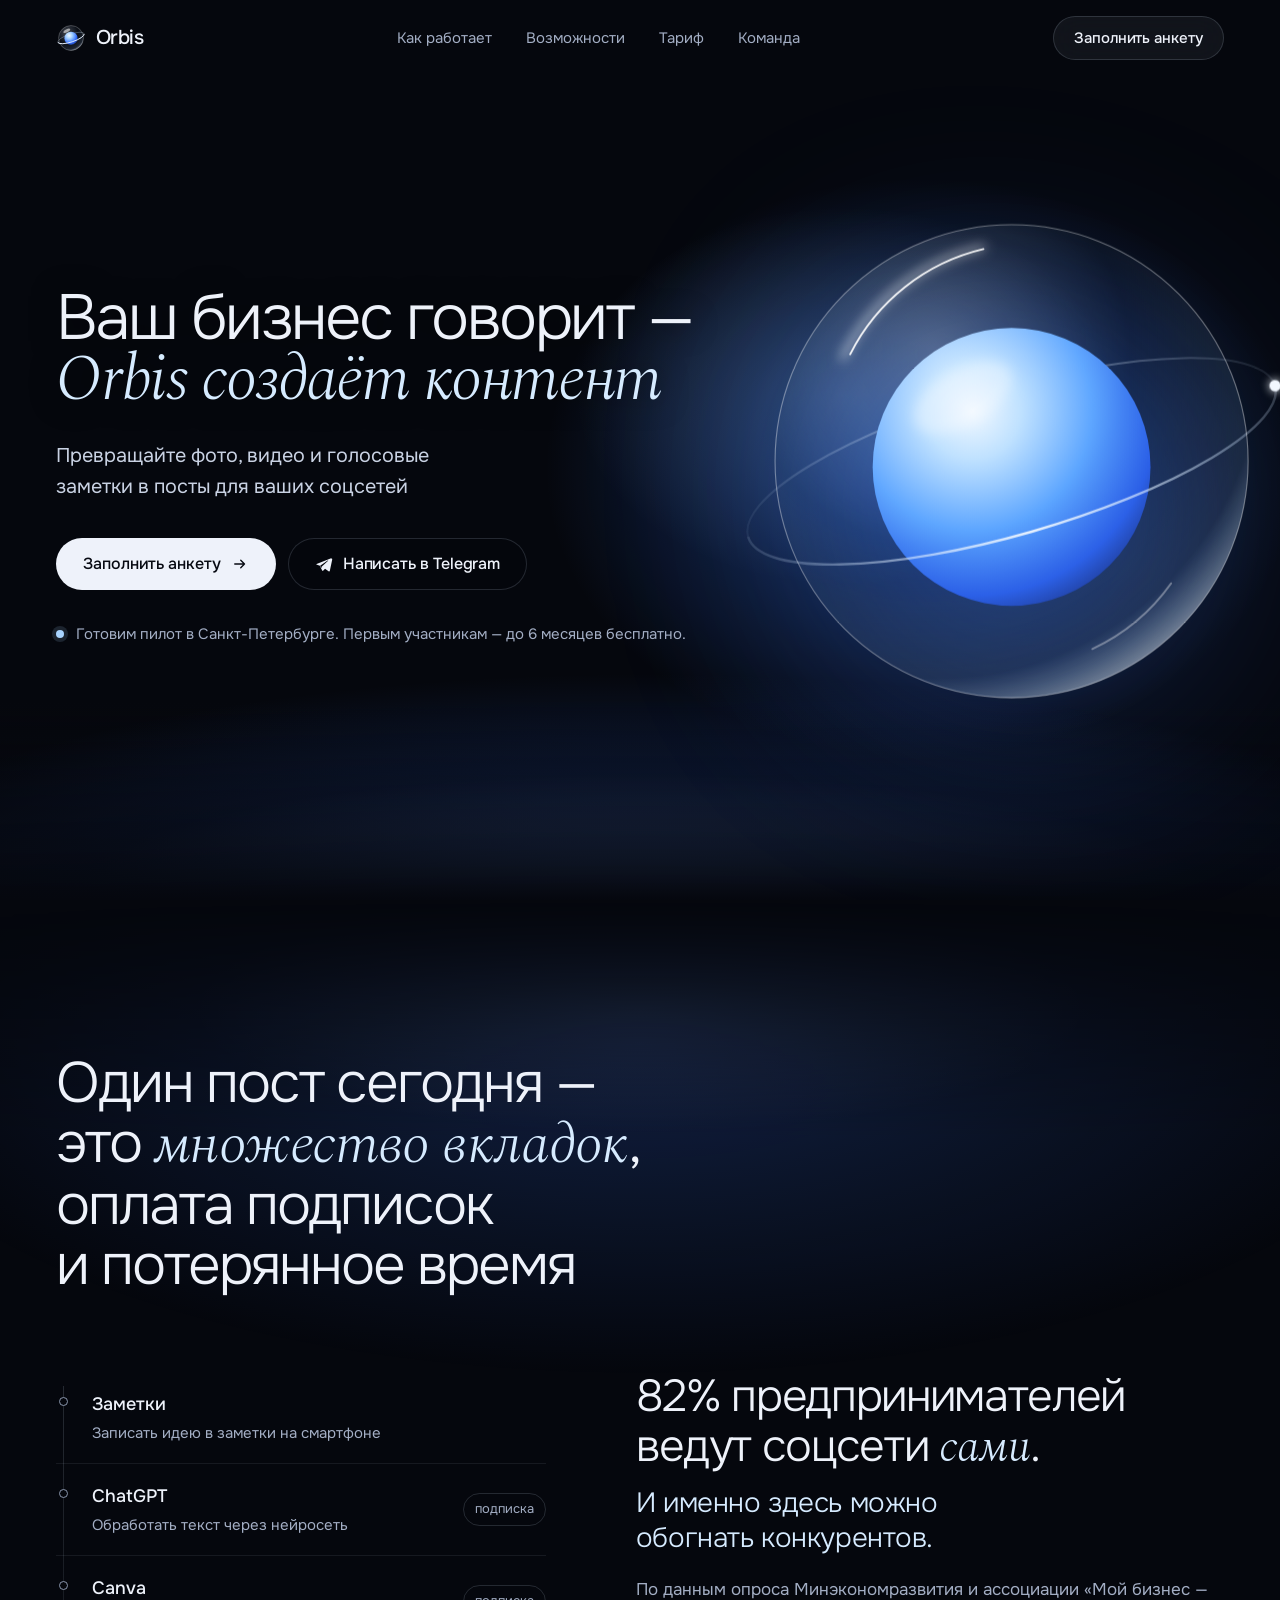
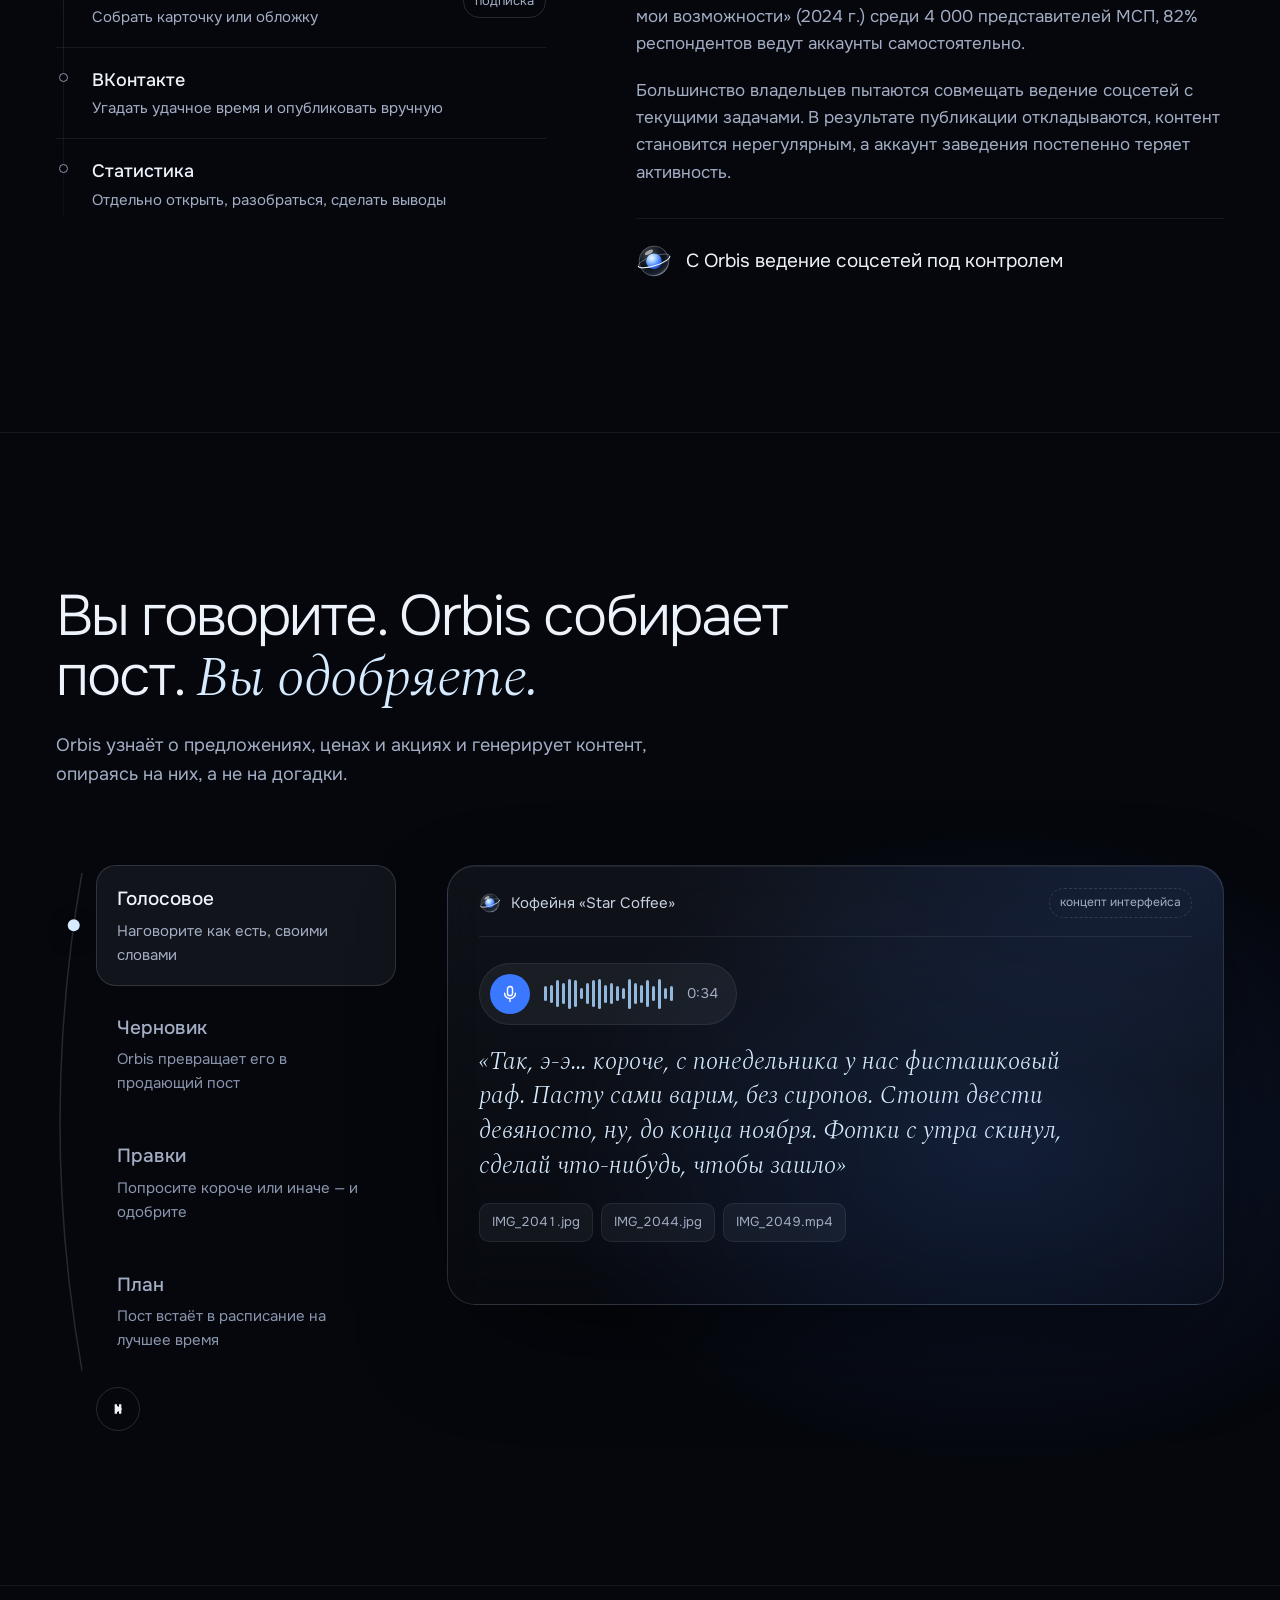
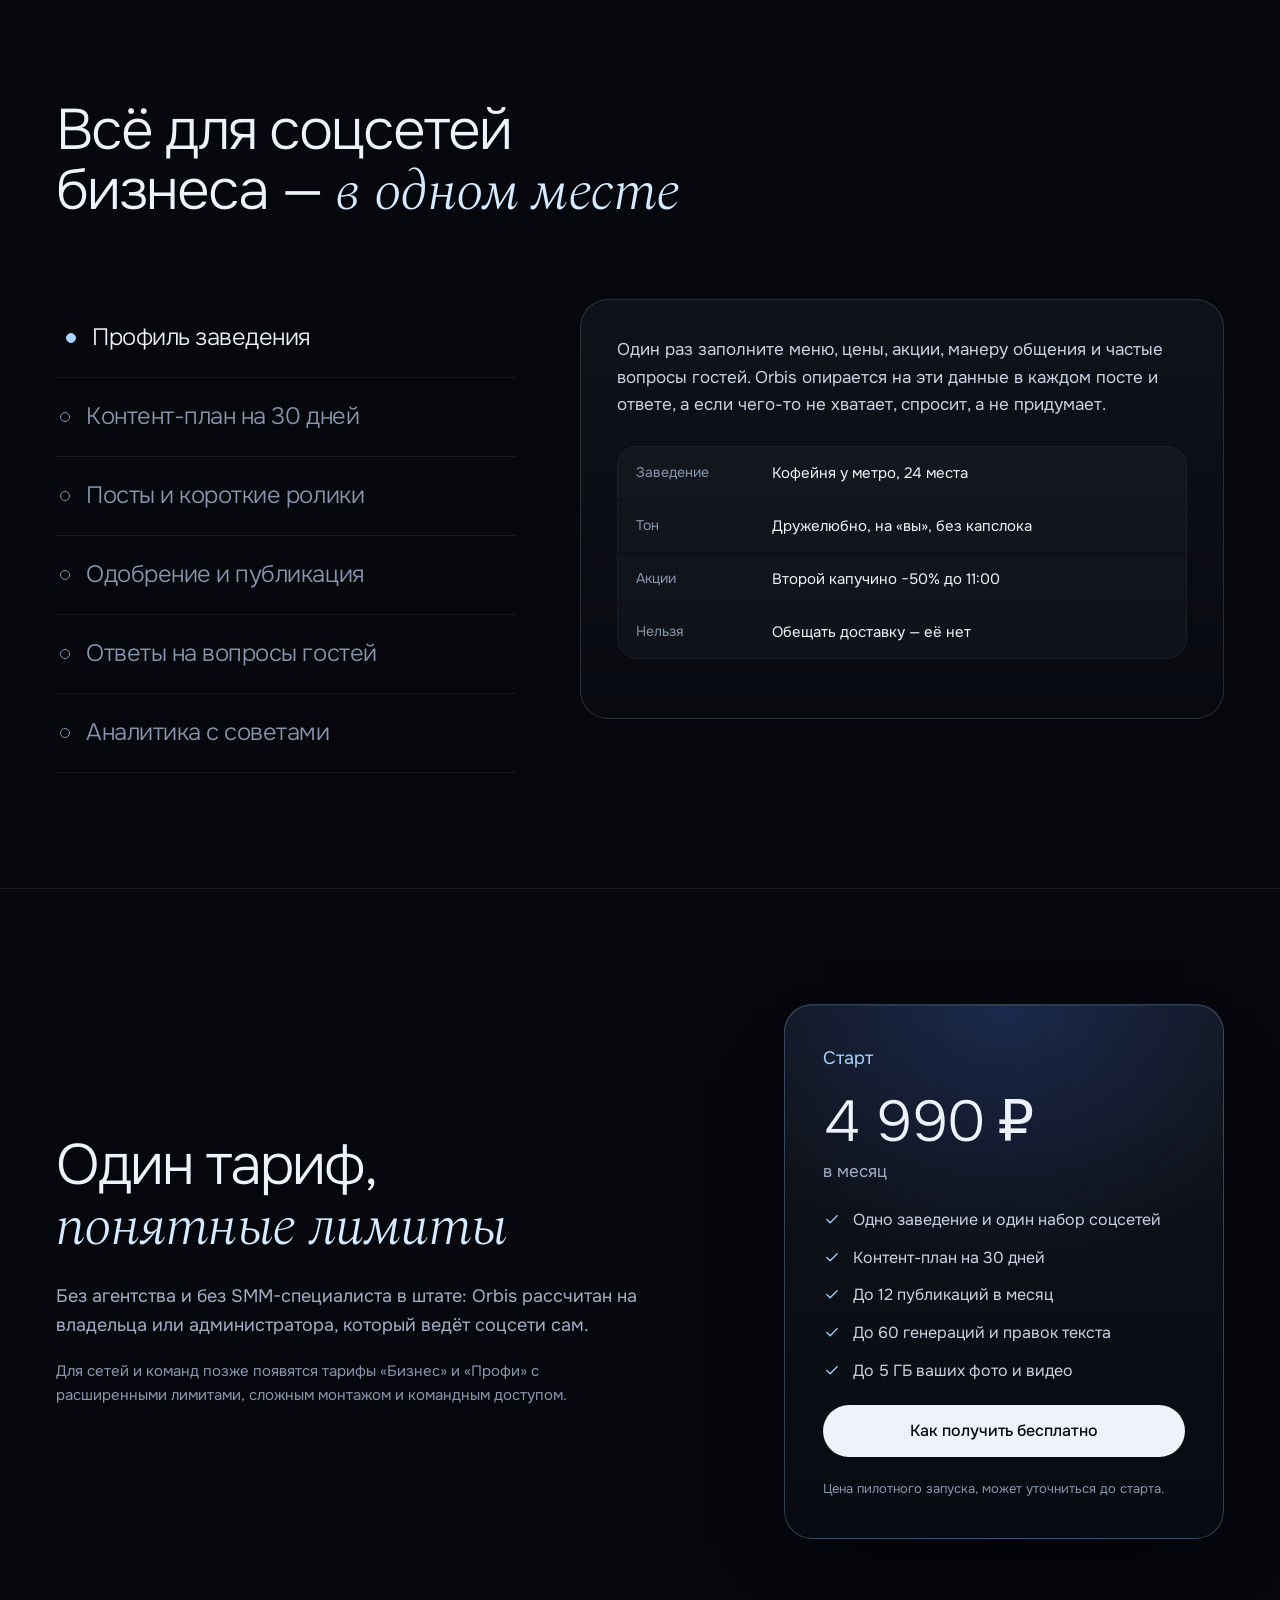
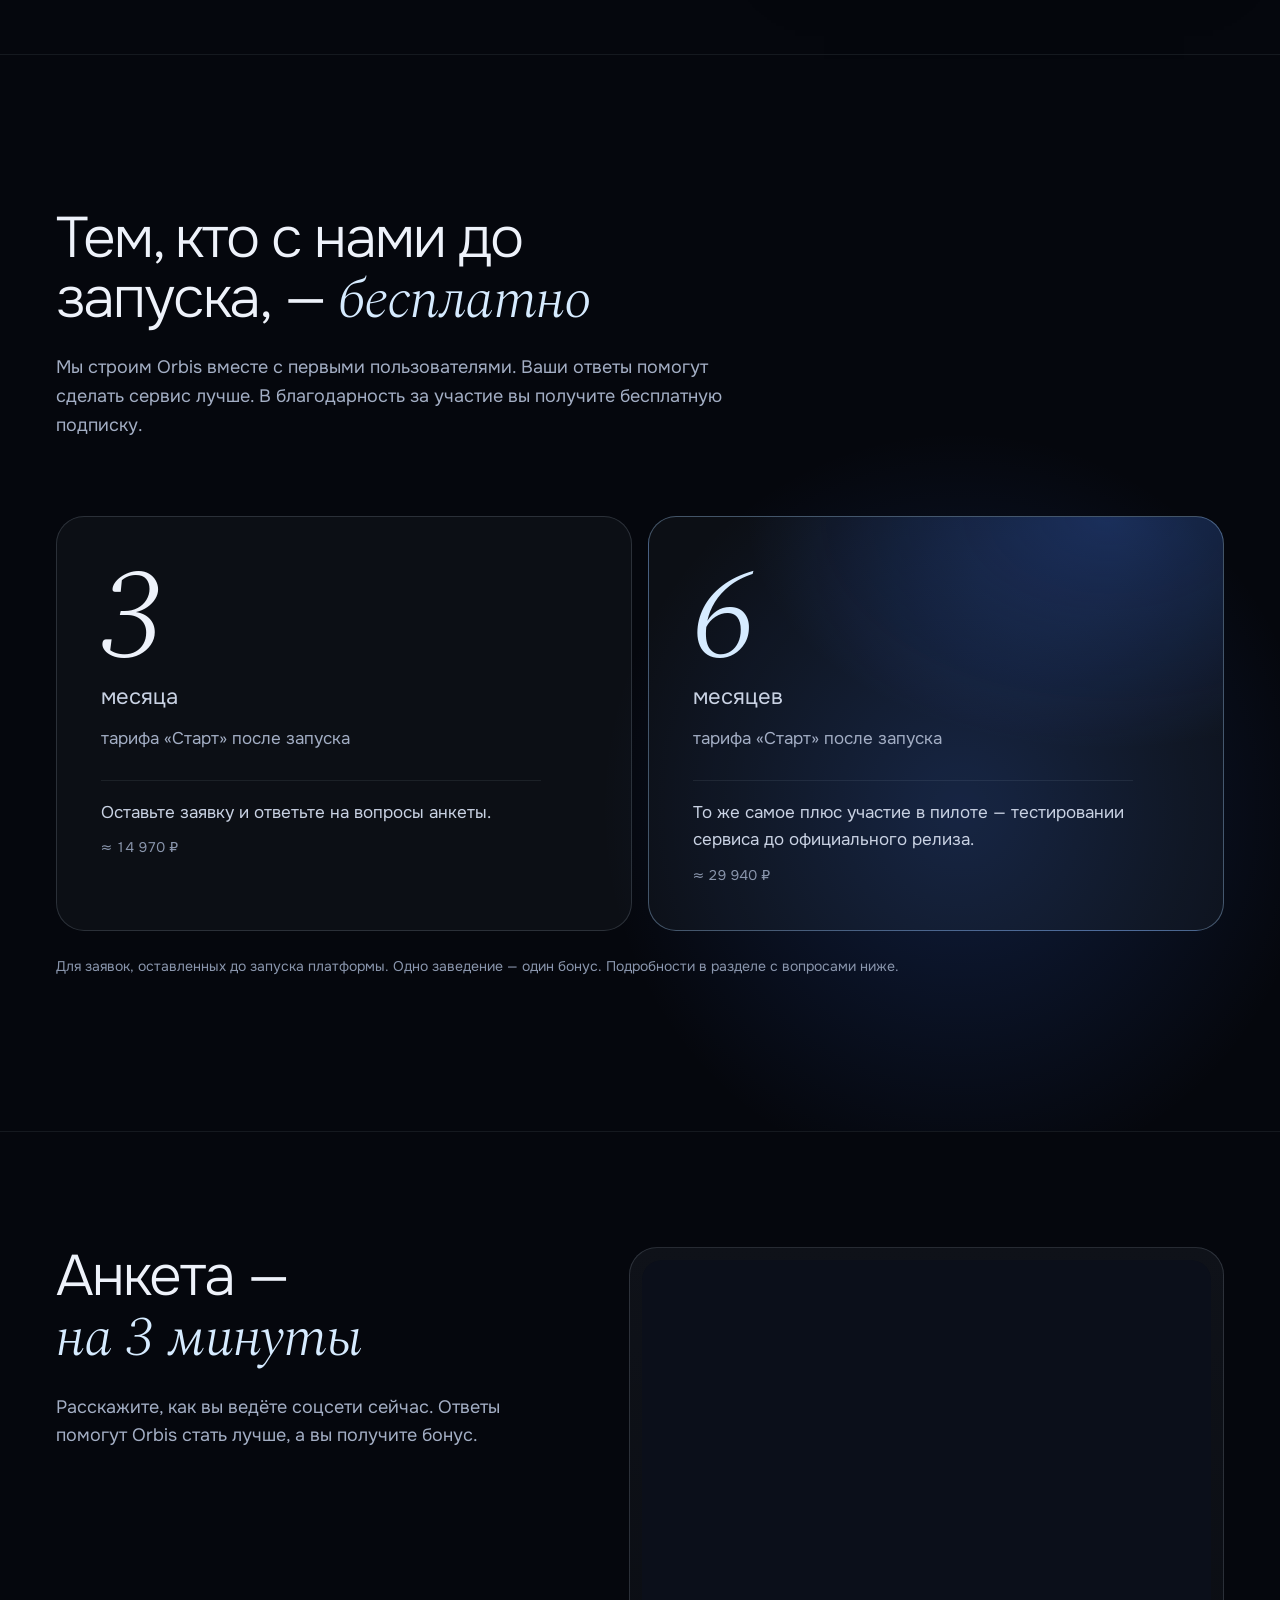
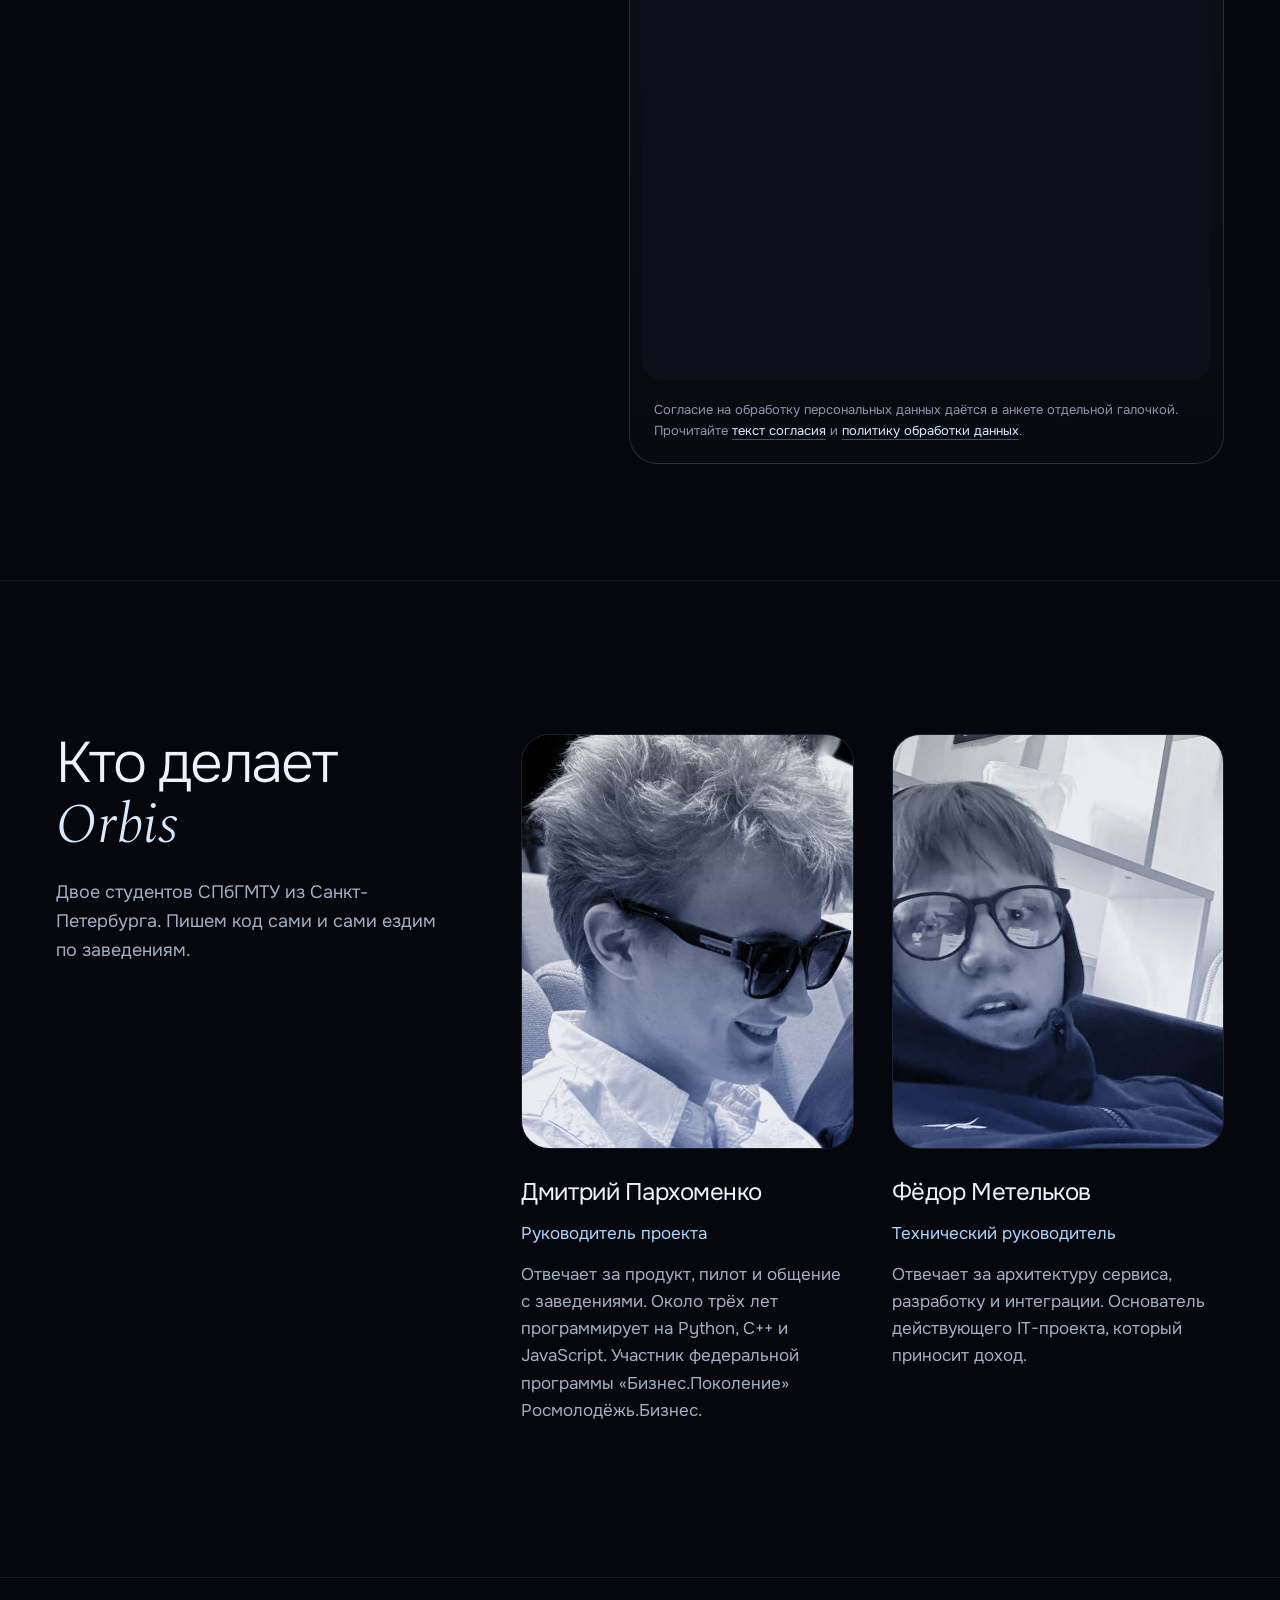
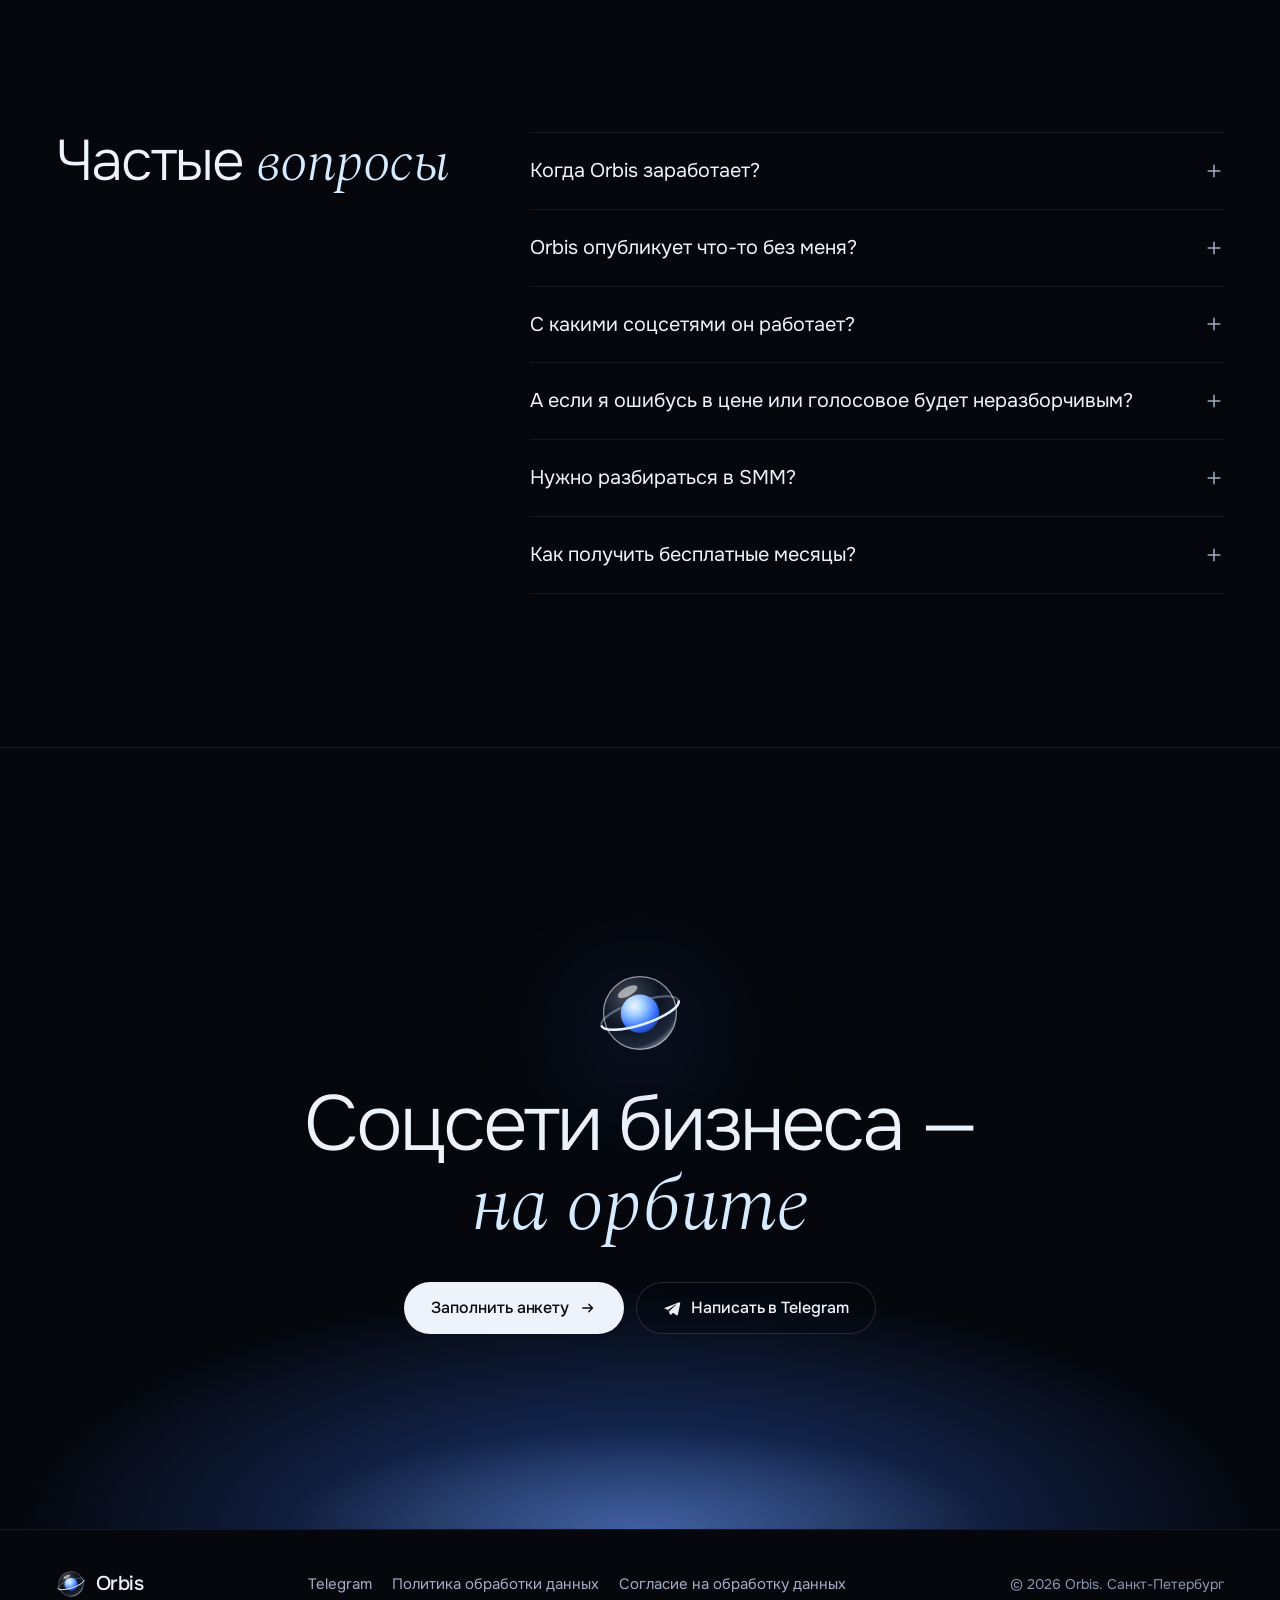
==== index.html @ 90aefefd "Сайт Orbis: первая публикация Co-Authored-By: Claude Opus 5.5 <noreply@anthropic.com>" ====
<!doctype html>
<html lang="ru">
<head>
  <meta charset="utf-8">
  <meta name="viewport" content="width=device-width, initial-scale=1">
  <title>Orbis — ваш бизнес говорит, Orbis создаёт контент</title>
  <meta name="description" content="Orbis — ИИ-сервис для малого бизнеса: посты и короткие ролики из ваших голосовых, фото и видео, контент-план на 30 дней и публикация только после вашего одобрения. Готовим пилот в Санкт-Петербурге.">
  <meta name="page-type" content="software">
  <meta name="site-kind" content="software">
  <meta name="theme-color" content="#05070d">
  <meta property="og:type" content="website">
  <meta property="og:title" content="Orbis — ваш бизнес говорит, Orbis создаёт контент">
  <meta property="og:description" content="Посты и ролики из ваших фото, видео и голосовых заметок, план на 30 дней, публикация после вашего «Одобрить». Первым участникам — до 6 месяцев бесплатно.">
  <meta property="og:locale" content="ru_RU">
  <link rel="icon" href="assets/img/logo.svg" type="image/svg+xml">
  <link rel="preload" href="assets/fonts/onest-normal-300-700-cyrillic.woff2" as="font" type="font/woff2" crossorigin>
  <link rel="stylesheet" href="assets/css/fonts.css">
  <link rel="stylesheet" href="assets/css/styles.css?v=8">
  <script>document.documentElement.classList.add('js')</script>
</head>
<body>
  <a class="skip" href="#main">Перейти к содержанию</a>

  <svg width="0" height="0" class="sr-defs" aria-hidden="true" focusable="false">
    <defs>
      <radialGradient id="mk-core" cx=".36" cy=".3" r=".75">
        <stop offset="0" stop-color="#f1f8ff"/><stop offset=".3" stop-color="#9fd0ff"/>
        <stop offset=".75" stop-color="#2f6bff"/><stop offset="1" stop-color="#1636a0"/>
      </radialGradient>
      <radialGradient id="mk-glass" cx=".34" cy=".28" r=".8">
        <stop offset="0" stop-color="#fff" stop-opacity=".28"/><stop offset=".55" stop-color="#a9cfff" stop-opacity=".04"/>
        <stop offset=".86" stop-color="#a9cfff" stop-opacity=".14"/><stop offset="1" stop-color="#fff" stop-opacity=".6"/>
      </radialGradient>
      <clipPath id="mk-front"><rect x="-10" y="32" width="84" height="40"/></clipPath>
      <symbol id="mark" viewBox="0 0 64 64">
        <g transform="rotate(-18 32 32)"><ellipse cx="32" cy="32" rx="29.5" ry="8.5" fill="none" stroke="#cfe6ff" stroke-opacity=".35" stroke-width="1.6"/></g>
        <circle cx="32" cy="32.5" r="14" fill="url(#mk-core)"/>
        <g transform="rotate(-18 32 32)"><ellipse cx="32" cy="32" rx="29.5" ry="8.5" fill="none" stroke="#eaf4ff" stroke-width="1.8" clip-path="url(#mk-front)"/></g>
        <circle cx="32" cy="32" r="26.5" fill="url(#mk-glass)" stroke="#fff" stroke-opacity=".55" stroke-width=".9"/>
        <ellipse cx="23" cy="16.5" rx="8" ry="3.2" transform="rotate(-28 23 16.5)" fill="#fff" fill-opacity=".55"/>
      </symbol>
      <symbol id="i-tg" viewBox="0 0 24 24"><path fill="currentColor" d="M21.5 4.3 2.9 11.5c-1.3.5-1.3 1.2-.2 1.6l4.8 1.5 1.8 5.6c.2.6.4.8.9.8.4 0 .6-.2.9-.5l2.3-2.2 4.7 3.5c.9.5 1.5.2 1.7-.8l3.1-14.6c.3-1.3-.5-1.9-1.4-1.5Zm-4 3.4-8.7 7.9-.3 3.6-1.6-5 10-6.9c.5-.3.9 0 .6.4Z"/></symbol>
      <symbol id="i-arrow" viewBox="0 0 24 24"><path d="M5 12h13m-5-5 5 5-5 5" fill="none" stroke="currentColor" stroke-width="1.8" stroke-linecap="round" stroke-linejoin="round"/></symbol>
      <symbol id="i-check" viewBox="0 0 24 24"><path d="m5 12.5 4.5 4.5L19 7.5" fill="none" stroke="currentColor" stroke-width="1.8" stroke-linecap="round" stroke-linejoin="round"/></symbol>
      <symbol id="i-mic" viewBox="0 0 24 24"><g fill="none" stroke="currentColor" stroke-width="1.7" stroke-linecap="round"><rect x="9" y="3" width="6" height="11" rx="3"/><path d="M5.5 11a6.5 6.5 0 0 0 13 0M12 17.5V21"/></g></symbol>
      <symbol id="i-play" viewBox="0 0 24 24"><path fill="currentColor" d="M8 5.5v13l10.5-6.5z"/></symbol>
      <symbol id="i-pause" viewBox="0 0 24 24"><path fill="currentColor" d="M7 5h3.5v14H7zm6.5 0H17v14h-3.5z"/></symbol>
      <symbol id="i-plus" viewBox="0 0 24 24"><path d="M12 5v14M5 12h14" fill="none" stroke="currentColor" stroke-width="1.8" stroke-linecap="round"/></symbol>
    </defs>
  </svg>

  <header class="nav" id="top">
    <div class="wrap nav__in">
      <a class="brand" href="#top" aria-label="Orbis — на главную">
        <svg class="brand__mark" aria-hidden="true"><use href="#mark"/></svg>
        <span class="brand__word">Orbis</span>
      </a>
      <nav class="nav__links" aria-label="Разделы">
        <a href="#how">Как работает</a>
        <a href="#features">Возможности</a>
        <a href="#price">Тариф</a>
        <a href="#team">Команда</a>
      </nav>
      <a class="btn btn--glass btn--sm" href="#apply">Заполнить анкету</a>
    </div>
  </header>

  <main id="main">

    <!-- 1. Первый экран -->
    <section class="hero" aria-labelledby="hero-title">
      <div class="hero__glow" aria-hidden="true"></div>
      <div class="hero__orb" aria-hidden="true">
        <svg viewBox="0 0 600 600" class="orb">
          <defs>
            <radialGradient id="o-core" cx=".36" cy=".3" r=".78">
              <stop offset="0" stop-color="#f4faff"/><stop offset=".22" stop-color="#bfe2ff"/>
              <stop offset=".55" stop-color="#5aa4ff"/><stop offset=".85" stop-color="#2459e6"/><stop offset="1" stop-color="#132f8f"/>
            </radialGradient>
            <radialGradient id="o-glass" cx=".34" cy=".27" r=".82">
              <stop offset="0" stop-color="#fff" stop-opacity=".22"/><stop offset=".5" stop-color="#9cc8ff" stop-opacity=".03"/>
              <stop offset=".84" stop-color="#9cc8ff" stop-opacity=".12"/><stop offset=".97" stop-color="#e6f2ff" stop-opacity=".55"/><stop offset="1" stop-color="#fff" stop-opacity=".9"/>
            </radialGradient>
            <linearGradient id="o-ring" x1="0" x2="1">
              <stop offset="0" stop-color="#cfe6ff" stop-opacity=".15"/><stop offset=".5" stop-color="#f2f8ff" stop-opacity=".95"/><stop offset="1" stop-color="#cfe6ff" stop-opacity=".2"/>
            </linearGradient>
            <filter id="o-soft" x="-50%" y="-50%" width="200%" height="200%"><feGaussianBlur stdDeviation="6"/></filter>
            <filter id="o-bloom" x="-100%" y="-100%" width="300%" height="300%"><feGaussianBlur stdDeviation="5" result="b"/><feMerge><feMergeNode in="b"/><feMergeNode in="SourceGraphic"/></feMerge></filter>
            <clipPath id="o-front"><rect x="-200" y="300" width="1000" height="400"/></clipPath>
            <clipPath id="o-back"><rect x="-200" y="-100" width="1000" height="400"/></clipPath>
          </defs>
          <g transform="rotate(-16 300 300)">
            <ellipse cx="300" cy="300" rx="292" ry="78" fill="none" stroke="url(#o-ring)" stroke-width="2.2" clip-path="url(#o-back)" opacity=".45"/>
          </g>
          <circle cx="300" cy="306" r="148" fill="url(#o-core)"/>
          <ellipse cx="248" cy="232" rx="58" ry="30" transform="rotate(-30 248 232)" fill="#fff" opacity=".35" filter="url(#o-soft)"/>
          <g transform="rotate(-16 300 300)">
            <ellipse cx="300" cy="300" rx="292" ry="78" fill="none" stroke="url(#o-ring)" stroke-width="2.6" clip-path="url(#o-front)"/>
            <circle r="6" fill="#f2f8ff" filter="url(#o-bloom)" class="orb__sat">
              <animateMotion dur="9s" repeatCount="indefinite" path="M8,300 a292,78 0 1,0 584,0 a292,78 0 1,0 -584,0"/>
            </circle>
          </g>
          <circle cx="300" cy="300" r="252" fill="url(#o-glass)" stroke="#fff" stroke-opacity=".38" stroke-width="1.2"/>
          <path d="M120 190a220 220 0 0 1 150-118" fill="none" stroke="#fff" stroke-opacity=".7" stroke-width="5" stroke-linecap="round" filter="url(#o-soft)"/>
          <path d="M128 186a214 214 0 0 1 142-112" fill="none" stroke="#fff" stroke-opacity=".9" stroke-width="2" stroke-linecap="round"/>
          <path d="M470 430a214 214 0 0 1-84 70" fill="none" stroke="#fff" stroke-opacity=".35" stroke-width="2" stroke-linecap="round"/>
        </svg>
      </div>

      <div class="wrap hero__in">
        <h1 id="hero-title" class="hero__title" data-enter><span class="l">Ваш бизнес говорит&nbsp;—</span> <em>Orbis создаёт контент</em></h1>
        <p class="hero__lead" data-enter>Превращайте фото, видео и голосовые заметки в&nbsp;посты для ваших соцсетей</p>
        <div class="hero__actions" data-enter>
          <a class="btn btn--light" href="#apply">Заполнить анкету <svg aria-hidden="true"><use href="#i-arrow"/></svg></a>
          <a class="btn btn--ghost" href="https://t.me/duttcheo" target="_blank" rel="noopener"><svg aria-hidden="true"><use href="#i-tg"/></svg> Написать в Telegram</a>
        </div>
        <p class="hero__fact" data-enter><span class="dot" aria-hidden="true"></span>Готовим пилот в Санкт-Петербурге. Первым участникам — до&nbsp;6&nbsp;месяцев бесплатно.</p>
      </div>
    </section>

    <!-- 2. Проблема -->
    <section class="sec problem" id="problem" aria-labelledby="problem-title">
      <div class="wrap">
        <h2 id="problem-title" class="h2">Один пост сегодня&nbsp;— это <em>множество вкладок</em>, оплата подписок и&nbsp;потерянное время</h2>
        <div class="problem__grid">
          <ol class="chain" aria-label="Как пост делается сейчас">
            <li><span class="chain__n">Заметки</span><span class="chain__t">Записать идею в заметки на смартфоне</span></li>
            <li><span class="chain__n">ChatGPT</span><span class="chain__t">Обработать текст через нейросеть</span><span class="tag">подписка</span></li>
            <li><span class="chain__n">Canva</span><span class="chain__t">Собрать карточку или обложку</span><span class="tag">подписка</span></li>
            <li><span class="chain__n">ВКонтакте</span><span class="chain__t">Угадать удачное время и опубликовать вручную</span></li>
            <li><span class="chain__n">Статистика</span><span class="chain__t">Отдельно открыть, разобраться, сделать выводы</span></li>
          </ol>
          <div class="problem__text">
            <p class="big">82% предпринимателей ведут соцсети <em>сами</em>. <span class="big__sub">И&nbsp;именно здесь можно обогнать конкурентов.</span></p>
            <p>По данным опроса Минэкономразвития и ассоциации «Мой бизнес&nbsp;— мои возможности» (2024&nbsp;г.) среди 4&nbsp;000 представителей МСП, 82% респондентов ведут аккаунты самостоятельно.</p>
            <p>Большинство владельцев пытаются совмещать ведение соцсетей с текущими задачами. В результате публикации откладываются, контент становится нерегулярным, а аккаунт заведения постепенно теряет активность.</p>
            <p class="problem__fix"><svg class="problem__mark" aria-hidden="true"><use href="#mark"/></svg> С Orbis ведение соцсетей под контролем</p>
          </div>
        </div>
      </div>
    </section>

    <!-- 3. Как работает -->
    <section class="sec how" id="how" aria-labelledby="how-title">
      <div class="how__glow" aria-hidden="true"></div>
      <div class="wrap">
        <div class="sec__head">
          <h2 id="how-title" class="h2">Вы говорите. Orbis собирает пост. <em>Вы одобряете.</em></h2>
          <p class="sec__lead">Orbis узнаёт о предложениях, ценах и акциях и генерирует контент, опираясь на них, а не на догадки.</p>
        </div>

        <div class="demo" data-demo>
          <div class="demo__steps" role="tablist" aria-label="Шаги работы с Orbis">
            <div class="demo__orbit" aria-hidden="true"><svg viewBox="0 0 28 100" preserveAspectRatio="none"><path d="M26 0 Q -18 50 26 100" vector-effect="non-scaling-stroke"/></svg><i class="demo__light"></i></div>
            <button class="demo__step" role="tab" id="st-1" aria-controls="pn-1" aria-selected="true"><span class="demo__k">Голосовое</span><span class="demo__d">Наговорите как есть, своими словами</span></button>
            <button class="demo__step" role="tab" id="st-2" aria-controls="pn-2" aria-selected="false" tabindex="-1"><span class="demo__k">Черновик</span><span class="demo__d">Orbis превращает его в продающий пост</span></button>
            <button class="demo__step" role="tab" id="st-3" aria-controls="pn-3" aria-selected="false" tabindex="-1"><span class="demo__k">Правки</span><span class="demo__d">Попросите короче или иначе&nbsp;— и одобрите</span></button>
            <button class="demo__step" role="tab" id="st-4" aria-controls="pn-4" aria-selected="false" tabindex="-1"><span class="demo__k">План</span><span class="demo__d">Пост встаёт в расписание на лучшее время</span></button>
            <button class="demo__toggle" type="button" data-demo-toggle aria-label="Остановить показ"><svg class="ic-pause" aria-hidden="true"><use href="#i-pause"/></svg><svg class="ic-play" aria-hidden="true"><use href="#i-play"/></svg></button>
          </div>

          <div class="app" aria-live="polite">
            <div class="app__bar"><svg class="app__mark" aria-hidden="true"><use href="#mark"/></svg><span>Кофейня «Star Coffee»</span><span class="app__label">концепт интерфейса</span></div>

            <div class="pane" role="tabpanel" id="pn-1" aria-labelledby="st-1">
              <div class="voice">
                <span class="voice__ic"><svg aria-hidden="true"><use href="#i-mic"/></svg></span>
                <span class="wave" aria-hidden="true"><i></i><i></i><i></i><i></i><i></i><i></i><i></i><i></i><i></i><i></i><i></i><i></i><i></i><i></i><i></i><i></i><i></i><i></i><i></i><i></i><i></i><i></i></span>
                <span class="voice__t">0:34</span>
              </div>
              <p class="quote">«Так, э-э… короче, с понедельника у нас фисташковый раф. Пасту сами варим, без сиропов. Стоит двести девяносто, ну, до конца ноября. Фотки с утра скинул, сделай что-нибудь, чтобы зашло»</p>
              <div class="files"><span class="file">IMG_2041.jpg</span><span class="file">IMG_2044.jpg</span><span class="file">IMG_2049.mp4</span></div>
            </div>

            <div class="pane" role="tabpanel" id="pn-2" aria-labelledby="st-2" hidden>
              <article class="post">
                <p class="post__h">Новинка ноября: фисташковый раф</p>
                <p>Нежный эспрессо, сливки и фисташковая паста, которую мы варим сами&nbsp;— ни&nbsp;капли сиропа. Вкус жареного ореха, бархатная текстура и&nbsp;лёгкая солёная нотка в&nbsp;послевкусии.</p>
                <p>Только до 30 ноября&nbsp;— 290&nbsp;₽. Заходите с&nbsp;8:00 и&nbsp;станьте одним из&nbsp;первых, кто его попробует.</p>
                <p class="post__tags">#starcoffee #кофевпитере #фисташковыйраф</p>
              </article>
              <div class="checks">
                <span class="chip chip--ok"><svg aria-hidden="true"><use href="#i-check"/></svg>Цена из профиля: 290 ₽</span>
                <span class="chip chip--ok"><svg aria-hidden="true"><use href="#i-check"/></svg>Акция до 30 ноября</span>
                <span class="chip chip--ok"><svg aria-hidden="true"><use href="#i-check"/></svg>Открыты с 8:00</span>
              </div>
            </div>

            <div class="pane" role="tabpanel" id="pn-3" aria-labelledby="st-3" hidden>
              <p class="ask"><span>Вы</span>Давай покороче, в два предложения</p>
              <article class="post post--short">
                <p class="post__h">Новинка ноября: фисташковый раф</p>
                <p>Сливки, эспрессо и наша фисташковая паста без сиропов&nbsp;— бархатный, с&nbsp;солёной ноткой. До 30 ноября всего 290&nbsp;₽, ждём с&nbsp;8:00.</p>
              </article>
              <div class="checks"><span class="chip chip--ok"><svg aria-hidden="true"><use href="#i-check"/></svg>Короче в 2 раза, цена и сроки сохранены</span></div>
              <div class="actions"><span class="btn btn--ghost btn--xs" aria-hidden="true">Ещё вариант</span><span class="btn btn--light btn--xs" aria-hidden="true"><svg><use href="#i-check"/></svg> Одобрить</span></div>
            </div>

            <div class="pane" role="tabpanel" id="pn-4" aria-labelledby="st-4" hidden>
              <div class="week">
                <div class="week__d"><b>Пн</b><span class="slot">Новое меню</span></div>
                <div class="week__d"><b>Вт</b></div>
                <div class="week__d week__d--on"><b>Ср</b><span class="slot slot--new">9:30<span>Фисташковый раф</span><small>ВКонтакте · одобрено</small></span></div>
                <div class="week__d"><b>Чт</b></div>
                <div class="week__d"><b>Пт</b><span class="slot">Ролик о бариста</span></div>
                <div class="week__d"><b>Сб</b></div>
                <div class="week__d"><b>Вс</b><span class="slot">Отзыв гостя</span></div>
              </div>
              <p class="note">Orbis выбрал среду, 9:30: в это время ваши подписчики активнее всего. Через неделю покажет, как сработал пост.</p>
            </div>
          </div>
        </div>
      </div>
    </section>

    <!-- 4. Что умеет -->
    <section class="sec features" id="features" aria-labelledby="features-title">
      <div class="wrap">
        <div class="sec__head">
          <h2 id="features-title" class="h2">Всё для соцсетей бизнеса&nbsp;— <em>в&nbsp;одном месте</em></h2>
        </div>
        <div class="mods" data-mods>
          <div class="mods__list" role="tablist" aria-label="Возможности Orbis">
            <button role="tab" id="mt-1" aria-controls="mp-1" aria-selected="true">Профиль заведения</button>
            <button role="tab" id="mt-2" aria-controls="mp-2" aria-selected="false" tabindex="-1">Контент-план на 30 дней</button>
            <button role="tab" id="mt-3" aria-controls="mp-3" aria-selected="false" tabindex="-1">Посты и короткие ролики</button>
            <button role="tab" id="mt-4" aria-controls="mp-4" aria-selected="false" tabindex="-1">Одобрение и публикация</button>
            <button role="tab" id="mt-5" aria-controls="mp-5" aria-selected="false" tabindex="-1">Ответы на вопросы гостей</button>
            <button role="tab" id="mt-6" aria-controls="mp-6" aria-selected="false" tabindex="-1">Аналитика с советами</button>
          </div>

          <div class="mods__panels">
            <div class="mod" role="tabpanel" id="mp-1" aria-labelledby="mt-1">
              <p class="mod__t">Один раз заполните меню, цены, акции, манеру общения и частые вопросы гостей. Orbis опирается на эти данные в каждом посте и ответе, а если чего-то не хватает, спросит, а не придумает.</p>
              <dl class="profile">
                <div><dt>Заведение</dt><dd>Кофейня у метро, 24 места</dd></div>
                <div><dt>Тон</dt><dd>Дружелюбно, на «вы», без капслока</dd></div>
                <div><dt>Акции</dt><dd>Второй капучино −50% до 11:00</dd></div>
                <div><dt>Нельзя</dt><dd>Обещать доставку — её нет</dd></div>
              </dl>
            </div>
            <div class="mod" role="tabpanel" id="mp-2" aria-labelledby="mt-2" hidden>
              <p class="mod__t">Темы, форматы и цели на месяц вперёд: новинки, атмосфера, отзывы, ответы на частые вопросы. Любую тему можно заменить или убрать.</p>
              <div class="cal" aria-hidden="true">
                <span></span><span class="c-post"></span><span></span><span class="c-reel"></span><span></span><span class="c-post"></span><span></span>
                <span></span><span class="c-story"></span><span></span><span class="c-post"></span><span></span><span class="c-reel"></span><span></span>
                <span class="c-post"></span><span></span><span></span><span class="c-reel"></span><span></span><span class="c-post"></span><span></span>
                <span></span><span class="c-post"></span><span></span><span class="c-story"></span><span></span><span class="c-reel"></span><span></span>
                <span class="c-post"></span><span></span>
              </div>
              <p class="legend"><span class="lg lg-post">пост</span><span class="lg lg-reel">ролик</span><span class="lg lg-story">отзыв</span></p>
            </div>
            <div class="mod" role="tabpanel" id="mp-3" aria-labelledby="mt-3" hidden>
              <p class="mod__t">Тексты, заголовки, обложки и сценарии. Короткий ролик Orbis соберёт из ваших же фото и видео: выберет кадры, добавит субтитры, музыку из лицензионной библиотеки и финальный экран.</p>
              <div class="reel" aria-hidden="true">
                <div class="reel__frame"><span class="reel__sub">Новинка ноября: фисташковый раф</span><span class="reel__bar"><i></i></span></div>
                <div class="reel__tpl"><span class="chip chip--on">Новинка</span><span class="chip">Акция</span><span class="chip">Отзыв гостя</span></div>
              </div>
            </div>
            <div class="mod" role="tabpanel" id="mp-4" aria-labelledby="mt-4" hidden>
              <p class="mod__t">Ничего не уходит в соцсети без вашего «Одобрить». Вы видите текст, обложку, дату и время и решаете сами.</p>
              <div class="approve" aria-hidden="true">
                <div class="approve__row"><span>Ср, 9:30</span><span>Фисташковый раф</span><span class="chip chip--ok">одобрено</span></div>
                <div class="approve__row"><span>Пт, 18:00</span><span>Ролик: утро бариста</span><span class="chip chip--wait">ждёт вас</span></div>
                <div class="approve__row"><span>Вс, 12:00</span><span>Отзыв гостя</span><span class="chip">черновик</span></div>
              </div>
            </div>
            <div class="mod" role="tabpanel" id="mp-5" aria-labelledby="mt-5" hidden>
              <p class="mod__t">Orbis разбирает сообщения гостей и готовит черновики ответов на типовые вопросы. Отправляете вы. Сложные и деликатные обращения сервис отметит и оставит вам.</p>
              <div class="dm" aria-hidden="true">
                <p class="dm__in">Добрый вечер! Вы до скольки сегодня?</p>
                <p class="dm__out">Добрый вечер! Сегодня работаем до 22:00, ждём вас.<span>черновик · отправите сами</span></p>
              </div>
            </div>
            <div class="mod" role="tabpanel" id="mp-6" aria-labelledby="mt-6" hidden>
              <p class="mod__t">Показатели подключённых аккаунтов в одном отчёте: какие темы и форматы сработали лучше и что стоит усилить в следующем месяце.</p>
              <div class="bars" aria-hidden="true">
                <div><span>Ролики</span><i style="--v:.86"></i></div>
                <div><span>Новинки меню</span><i style="--v:.68"></i></div>
                <div><span>Отзывы гостей</span><i style="--v:.52"></i></div>
                <div><span>Акции</span><i style="--v:.34"></i></div>
              </div>
              <p class="note">Пример отчёта: данные условные.</p>
            </div>
          </div>
        </div>
      </div>
    </section>

    <!-- 5. Тариф -->
    <section class="sec price" id="price" aria-labelledby="price-title">
      <div class="wrap price__grid">
        <div>
          <h2 id="price-title" class="h2">Один тариф, <em>понятные лимиты</em></h2>
          <p class="sec__lead">Без агентства и без SMM-специалиста в штате: Orbis рассчитан на владельца или администратора, который ведёт соцсети сам.</p>
          <p class="price__more">Для сетей и команд позже появятся тарифы «Бизнес» и «Профи» с расширенными лимитами, сложным монтажом и командным доступом.</p>
        </div>
        <div class="plan">
          <p class="plan__name">Старт</p>
          <p class="plan__sum"><span>4 990 ₽</span> в месяц</p>
          <ul class="plan__list">
            <li><svg aria-hidden="true"><use href="#i-check"/></svg>Одно заведение и один набор соцсетей</li>
            <li><svg aria-hidden="true"><use href="#i-check"/></svg>Контент-план на 30 дней</li>
            <li><svg aria-hidden="true"><use href="#i-check"/></svg>До 12 публикаций в месяц</li>
            <li><svg aria-hidden="true"><use href="#i-check"/></svg>До 60 генераций и правок текста</li>
            <li><svg aria-hidden="true"><use href="#i-check"/></svg>До 5 ГБ ваших фото и видео</li>
          </ul>
          <a class="btn btn--light btn--block" href="#bonus">Как получить бесплатно</a>
          <p class="plan__fine">Цена пилотного запуска, может уточниться до старта.</p>
        </div>
      </div>
    </section>

    <!-- 6. Бонус -->
    <section class="sec bonus" id="bonus" aria-labelledby="bonus-title">
      <div class="bonus__glow" aria-hidden="true"></div>
      <div class="wrap">
        <div class="sec__head">
          <h2 id="bonus-title" class="h2">Тем, кто с нами до запуска,&nbsp;— <em>бесплатно</em></h2>
          <p class="sec__lead">Мы строим Orbis вместе с первыми пользователями. Ваши ответы помогут сделать сервис лучше. В благодарность за участие вы получите бесплатную подписку.</p>
        </div>
        <div class="tiers">
          <div class="tier">
            <p class="tier__m"><span>3</span> месяца</p>
            <p class="tier__w">тарифа «Старт» после запуска</p>
            <p class="tier__how">Оставьте заявку и ответьте на вопросы анкеты.</p>
            <p class="tier__v">≈ 14 970 ₽</p>
          </div>
          <div class="tier tier--top">
            <p class="tier__m"><span>6</span> месяцев</p>
            <p class="tier__w">тарифа «Старт» после запуска</p>
            <p class="tier__how">То же самое плюс участие в пилоте&nbsp;— тестировании сервиса до официального релиза.</p>
            <p class="tier__v">≈ 29 940 ₽</p>
          </div>
        </div>
        <p class="bonus__fine">Для заявок, оставленных до запуска платформы. Одно заведение — один бонус. Подробности в разделе с вопросами ниже.</p>
      </div>
    </section>

    <!-- 7. Анкета -->
    <section class="sec apply" id="apply" aria-labelledby="apply-title">
      <div class="wrap apply__grid">
        <div class="apply__text">
          <h2 id="apply-title" class="h2">Анкета&nbsp;— <em>на&nbsp;3&nbsp;минуты</em></h2>
          <p class="sec__lead">Расскажите, как вы ведёте соцсети сейчас. Ответы помогут Orbis стать лучше, а вы получите бонус.</p>
        </div>
        <div class="formbox" data-form>
          <div class="formbox__empty" data-form-empty>
            <svg class="formbox__mark" aria-hidden="true"><use href="#mark"/></svg>
            <p class="formbox__h">Анкета появится здесь совсем скоро</p>
            <p>А пока напишите нам в Telegram: ответим лично и запишем вас в первые участники.</p>
            <a class="btn btn--light" href="https://t.me/duttcheo" target="_blank" rel="noopener"><svg aria-hidden="true"><use href="#i-tg"/></svg> Написать @duttcheo</a>
          </div>
          <p class="formbox__legal" data-form-legal hidden>Согласие на обработку персональных данных даётся в анкете отдельной галочкой. Прочитайте <a href="consent.html">текст согласия</a> и <a href="privacy.html">политику обработки данных</a>.</p>
        </div>
      </div>
    </section>

    <!-- 8. Команда -->
    <section class="sec team" id="team" aria-labelledby="team-title">
      <div class="wrap">
        <div class="sec__head">
          <h2 id="team-title" class="h2">Кто делает <em>Orbis</em></h2>
          <p class="sec__lead">Двое студентов СПбГМТУ из Санкт-Петербурга. Пишем код сами и сами ездим по заведениям.</p>
        </div>
        <div class="people">
          <article class="person">
            <div class="person__ph"><img src="assets/img/team-dmitry.jpg" width="640" height="800" alt="Дмитрий Пархоменко" loading="lazy"></div>
            <h3 class="person__n">Дмитрий Пархоменко</h3>
            <p class="person__r">Руководитель проекта</p>
            <p>Отвечает за продукт, пилот и общение с заведениями. Около трёх лет программирует на Python, C++ и JavaScript. Участник федеральной программы «Бизнес.Поколение» Росмолодёжь.Бизнес.</p>
          </article>
          <article class="person">
            <div class="person__ph"><img src="assets/img/team-fedor.jpg" width="640" height="800" alt="Фёдор Метельков" loading="lazy"></div>
            <h3 class="person__n">Фёдор Метельков</h3>
            <p class="person__r">Технический руководитель</p>
            <p>Отвечает за архитектуру сервиса, разработку и интеграции. Основатель действующего IT-проекта, который приносит доход.</p>
          </article>
        </div>
      </div>
    </section>

    <!-- 9. FAQ -->
    <section class="sec faq" id="faq" aria-labelledby="faq-title">
      <div class="wrap faq__grid">
        <h2 id="faq-title" class="h2">Частые <em>вопросы</em></h2>
        <div class="faq__list">
          <details>
            <summary>Когда Orbis заработает?<svg aria-hidden="true"><use href="#i-plus"/></svg></summary>
            <p>Сейчас мы готовим пилот в Санкт-Петербурге. Участники пилота получат доступ первыми, а после официального релиза откроем бесплатный доступ тем, кто поучаствовал в развитии проекта.</p>
          </details>
          <details>
            <summary>Orbis опубликует что-то без меня?<svg aria-hidden="true"><use href="#i-plus"/></svg></summary>
            <p>Нет. Публикация уходит только после того, как вы посмотрите текст, обложку, дату и нажмёте «Одобрить». Ответы гостям сервис тоже только готовит — отправляете их вы.</p>
          </details>
          <details>
            <summary>С какими соцсетями он работает?<svg aria-hidden="true"><use href="#i-plus"/></svg></summary>
            <p>Первоначально работает интеграция с ВКонтакте. Чуть позже будут доступны и другие соцсети.</p>
          </details>
          <details>
            <summary>А если я ошибусь в цене или голосовое будет неразборчивым?<svg aria-hidden="true"><use href="#i-plus"/></svg></summary>
            <p>Orbis сверяет цены и условия с профилем заведения. Если данных не хватает, фото размыто или запись не разобрать, сервис ничего не публикует, а просит уточнить или заменить материал.</p>
          </details>
          <details>
            <summary>Нужно разбираться в SMM?<svg aria-hidden="true"><use href="#i-plus"/></svg></summary>
            <p>Нет. Вы начинаете с задачи (рассказать о новинке, акции или услуге) и своих фото. План, тексты и время публикации Orbis предложит сам.</p>
          </details>
          <details>
            <summary>Как получить бесплатные месяцы?<svg aria-hidden="true"><use href="#i-plus"/></svg></summary>
            <p>Оставьте заявку и ответьте на вопросы анкеты до запуска платформы, и вы получите 3 месяца тарифа «Старт». Если вы к тому же готовы стать участником пилота (тестирование сервиса до официального релиза),&nbsp;— 6 месяцев. Бесплатный период начнётся после запуска, один бонус на одно заведение.</p>
          </details>
        </div>
      </div>
    </section>

    <!-- Финал -->
    <section class="close" aria-labelledby="close-title">
      <div class="close__glow" aria-hidden="true"></div>
      <div class="wrap close__in">
        <svg class="close__mark" aria-hidden="true"><use href="#mark"/></svg>
        <h2 id="close-title" class="close__title">Соцсети бизнеса&nbsp;— <em>на&nbsp;орбите</em></h2>
        <div class="hero__actions close__actions">
          <a class="btn btn--light" href="#apply">Заполнить анкету <svg aria-hidden="true"><use href="#i-arrow"/></svg></a>
          <a class="btn btn--ghost" href="https://t.me/duttcheo" target="_blank" rel="noopener"><svg aria-hidden="true"><use href="#i-tg"/></svg> Написать в Telegram</a>
        </div>
      </div>
    </section>
  </main>

  <footer class="foot">
    <div class="wrap foot__in">
      <a class="brand" href="#top" aria-label="Orbis — наверх"><svg class="brand__mark" aria-hidden="true"><use href="#mark"/></svg><span class="brand__word">Orbis</span></a>
      <nav class="foot__links" aria-label="Документы и контакты">
        <a href="https://t.me/duttcheo" target="_blank" rel="noopener">Telegram</a>
        <a href="privacy.html">Политика обработки данных</a>
        <a href="consent.html">Согласие на обработку данных</a>
      </nav>
      <p class="foot__c">© 2026 Orbis. Санкт-Петербург</p>
    </div>
  </footer>

  <script src="assets/js/main.js?v=2" defer></script>
</body>
</html>
---- assets/css/fonts.css ----
@font-face{font-family:'Onest';font-style:normal;font-weight:300 700;font-display:swap;src:url('../fonts/onest-normal-300-700-cyrillic-ext.woff2') format('woff2');unicode-range:U+0460-052F, U+1C80-1C8A, U+20B4, U+2DE0-2DFF, U+A640-A69F, U+FE2E-FE2F;}
@font-face{font-family:'Onest';font-style:normal;font-weight:300 700;font-display:swap;src:url('../fonts/onest-normal-300-700-cyrillic.woff2') format('woff2');unicode-range:U+0301, U+0400-045F, U+0490-0491, U+04B0-04B1, U+2116;}
@font-face{font-family:'Onest';font-style:normal;font-weight:300 700;font-display:swap;src:url('../fonts/onest-normal-300-700-latin.woff2') format('woff2');unicode-range:U+0000-00FF, U+0131, U+0152-0153, U+02BB-02BC, U+02C6, U+02DA, U+02DC, U+0304, U+0308, U+0329, U+2000-206F, U+20AC, U+2122, U+2191, U+2193, U+2212, U+2215, U+FEFF, U+FFFD;}
@font-face{font-family:'Spectral';font-style:italic;font-weight:300;font-display:swap;src:url('../fonts/spectral-italic-300-cyrillic-ext.woff2') format('woff2');unicode-range:U+0460-052F, U+1C80-1C8A, U+20B4, U+2DE0-2DFF, U+A640-A69F, U+FE2E-FE2F;}
@font-face{font-family:'Spectral';font-style:italic;font-weight:300;font-display:swap;src:url('../fonts/spectral-italic-300-cyrillic.woff2') format('woff2');unicode-range:U+0301, U+0400-045F, U+0490-0491, U+04B0-04B1, U+2116;}
@font-face{font-family:'Spectral';font-style:italic;font-weight:300;font-display:swap;src:url('../fonts/spectral-italic-300-latin.woff2') format('woff2');unicode-range:U+0000-00FF, U+0131, U+0152-0153, U+02BB-02BC, U+02C6, U+02DA, U+02DC, U+0304, U+0308, U+0329, U+2000-206F, U+20AC, U+2122, U+2191, U+2193, U+2212, U+2215, U+FEFF, U+FFFD;}
@font-face{font-family:'Spectral';font-style:italic;font-weight:400;font-display:swap;src:url('../fonts/spectral-italic-400-cyrillic-ext.woff2') format('woff2');unicode-range:U+0460-052F, U+1C80-1C8A, U+20B4, U+2DE0-2DFF, U+A640-A69F, U+FE2E-FE2F;}
@font-face{font-family:'Spectral';font-style:italic;font-weight:400;font-display:swap;src:url('../fonts/spectral-italic-400-cyrillic.woff2') format('woff2');unicode-range:U+0301, U+0400-045F, U+0490-0491, U+04B0-04B1, U+2116;}
@font-face{font-family:'Spectral';font-style:italic;font-weight:400;font-display:swap;src:url('../fonts/spectral-italic-400-latin.woff2') format('woff2');unicode-range:U+0000-00FF, U+0131, U+0152-0153, U+02BB-02BC, U+02C6, U+02DA, U+02DC, U+0304, U+0308, U+0329, U+2000-206F, U+20AC, U+2122, U+2191, U+2193, U+2212, U+2215, U+FEFF, U+FFFD;}
---- assets/css/styles.css ----
/* Orbis — сайт-визитка. Тёмный мир с одним холодным источником света: стеклянная сфера. */

:root {
  --bg: #05070d;
  --bg-2: #080c16;
  --ink: #eef2fa;
  --ink-2: #c9d2e3;
  --muted: #a3aec4;
  --dim: #8a96ad;
  --ice: #a9d4ff;
  --ice-2: #d6ebff;
  --blue: #3a78ff;
  --blue-deep: #1b44c4;
  --line: rgba(214, 235, 255, .08);
  --line-2: rgba(214, 235, 255, .15);
  --glass: rgba(214, 235, 255, .035);
  --glass-2: rgba(214, 235, 255, .06);

  --sans: "Onest", ui-sans-serif, system-ui, -apple-system, "Segoe UI", sans-serif;
  --serif: "Spectral", Georgia, "Times New Roman", serif;

  --wrap: 1240px;
  --gutter: clamp(20px, 5vw, 56px);
  --sec: clamp(104px, 12vw, 168px);
  --r-sm: 12px;
  --r: 20px;
  --r-lg: 28px;

  --ease: cubic-bezier(.16, 1, .3, 1);
  --ease-io: cubic-bezier(.65, 0, .35, 1);

  color-scheme: dark;
}

*, *::before, *::after { box-sizing: border-box; }
html { -webkit-text-size-adjust: 100%; text-size-adjust: 100%; scroll-behavior: smooth; scroll-padding-top: 88px; }
body {
  margin: 0;
  background: var(--bg);
  color: var(--ink);
  font: 400 17px/1.6 var(--sans);
  font-feature-settings: "ss01", "cv11";
  -webkit-font-smoothing: antialiased;
  -moz-osx-font-smoothing: grayscale;
  text-rendering: optimizeLegibility;
  overflow-x: hidden;
}
img, svg { display: block; max-width: 100%; }
a { color: inherit; }
p { margin: 0; }
h1, h2, h3 { margin: 0; font-weight: 300; }
button { font: inherit; color: inherit; }

::selection { background: rgba(58, 120, 255, .45); color: #fff; }
html { scrollbar-color: #26314a var(--bg); scrollbar-width: thin; }
::-webkit-scrollbar { width: 10px; }
::-webkit-scrollbar-track { background: var(--bg); }
::-webkit-scrollbar-thumb { background: #1e2740; border-radius: 10px; border: 2px solid var(--bg); }
::-webkit-scrollbar-thumb:hover { background: #2c3858; }

:focus-visible { outline: 2px solid var(--ice); outline-offset: 3px; border-radius: 8px; }

[hidden] { display: none !important; }
.sr-defs { position: absolute; width: 0; height: 0; overflow: hidden; }
.skip {
  position: fixed; left: 16px; top: 12px; z-index: 100;
  padding: 12px 18px; border-radius: 999px;
  background: var(--ink); color: var(--bg); text-decoration: none; font-weight: 500;
  transform: translateY(-160%); transition: transform .3s var(--ease);
}
.skip:focus { transform: none; }

.wrap { width: 100%; max-width: calc(var(--wrap) + 2 * var(--gutter)); margin-inline: auto; padding-inline: var(--gutter); }

em { font-family: var(--serif); font-style: italic; font-weight: 300; letter-spacing: -.01em; color: var(--ice-2); }

/* ---------- Кнопки ---------- */
.btn {
  --h: 52px;
  display: inline-flex; align-items: center; justify-content: center; gap: 10px;
  min-height: var(--h); padding: 0 26px;
  border-radius: 999px; border: 1px solid transparent;
  font: 500 16px/1 var(--sans); letter-spacing: -.005em;
  text-decoration: none; white-space: nowrap; cursor: pointer;
  transition: transform .35s var(--ease), background-color .3s var(--ease), border-color .3s var(--ease), box-shadow .45s var(--ease), color .3s;
}
.btn svg { width: 18px; height: 18px; flex: none; transition: transform .35s var(--ease); }
.btn:hover { transform: translateY(-2px); }
.btn:active { transform: translateY(0) scale(.98); transition-duration: .12s; }
.btn--light { background: var(--ink); color: #070a12; }
.btn--light:hover { background: #fff; box-shadow: 0 12px 28px -12px rgba(0, 0, 0, .7); }
.btn--light:hover svg { transform: translateX(3px); }
.btn--ghost { border-color: var(--line-2); color: var(--ink); background: rgba(5, 7, 13, .25); }
.btn--ghost:hover { background: var(--glass-2); border-color: rgba(214, 235, 255, .28); }
.btn--glass { background: var(--glass-2); border-color: var(--line-2); backdrop-filter: blur(14px); -webkit-backdrop-filter: blur(14px); }
.btn--glass:hover { background: rgba(214, 235, 255, .11); }
.btn--sm { --h: 44px; padding: 0 20px; font-size: 15px; }
.btn--xs { --h: 38px; padding: 0 16px; font-size: 14px; }
.btn--xs svg { width: 16px; height: 16px; }
.btn--block { width: 100%; }

/* ---------- Навигация ---------- */
.nav {
  position: fixed; inset: 0 0 auto; z-index: 50;
  transition: background-color .4s var(--ease), border-color .4s, backdrop-filter .4s;
  border-bottom: 1px solid transparent;
}
.nav.is-scrolled { background: rgba(5, 7, 13, .72); backdrop-filter: blur(18px) saturate(1.2); -webkit-backdrop-filter: blur(18px) saturate(1.2); border-bottom-color: var(--line); }
.nav__in { display: flex; align-items: center; justify-content: space-between; gap: 24px; height: 76px; }
.brand { display: inline-flex; align-items: center; gap: 10px; text-decoration: none; min-height: 44px; }
.brand__mark { width: 30px; height: 30px; }
.brand__word { font-size: 20px; font-weight: 500; letter-spacing: -.03em; }
.nav__links { display: flex; gap: 6px; }
.nav__links a {
  position: relative; padding: 12px 14px; font-size: 15px; color: var(--muted); text-decoration: none;
  transition: color .3s;
}
.nav__links a::after {
  content: ""; position: absolute; left: 14px; right: 14px; bottom: 8px; height: 1px; background: var(--ice);
  transform: scaleX(0); transform-origin: left; transition: transform .45s var(--ease);
}
.nav__links a:hover { color: var(--ink); }
.nav__links a:hover::after { transform: scaleX(1); }

/* ---------- Первый экран ---------- */
.hero {
  position: relative; isolation: isolate; overflow: hidden;
  min-height: 100vh; min-height: 100svh;
  display: flex; align-items: center;
  padding: 120px 0 88px;
}
.hero__glow {
  position: absolute; inset: 0; z-index: -2; pointer-events: none;
  background:
    radial-gradient(42% 46% at 72% 52%, rgba(58, 120, 255, .42), transparent 70%),
    radial-gradient(30% 30% at 66% 44%, rgba(169, 212, 255, .22), transparent 70%),
    radial-gradient(100% 46% at 50% 108%, rgba(58, 120, 255, .46), transparent 72%),
    radial-gradient(64% 20% at 50% 100%, rgba(214, 235, 255, .26), transparent 70%);
  filter: saturate(1.1);
}
.hero__glow::after {
  content: ""; position: absolute; inset: auto 0 0; height: 22%;
  background: linear-gradient(to bottom, transparent, var(--bg));
}
.problem { isolation: isolate; overflow: hidden; }
.problem::before {
  content: ""; position: absolute; inset: 0 0 auto; height: 70%; z-index: -1; pointer-events: none;
  background: radial-gradient(90% 60% at 50% 18%, rgba(58, 120, 255, .22), transparent 70%), radial-gradient(50% 22% at 50% 14%, rgba(214, 235, 255, .1), transparent 70%);
  -webkit-mask-image: linear-gradient(to bottom, transparent, #000 30%); mask-image: linear-gradient(to bottom, transparent, #000 30%);
}
.hero__orb {
  position: absolute; z-index: -1; pointer-events: none;
  width: min(44vw, 660px); aspect-ratio: 1;
  right: max(-1vw, -16px); top: 50%;
  translate: 0 -48%;
}
.orb { width: 100%; height: 100%; overflow: visible; filter: drop-shadow(0 40px 120px rgba(58, 120, 255, .45)); }
.hero__in { position: relative; }
.hero__title .l, .hero__title em { display: block; }
.hero__title {
  max-width: 11.5em;
  font-size: clamp(2.75rem, .3rem + 4.6vw, 5rem);
  text-shadow: 0 2px 28px rgba(5, 7, 13, .55);
  line-height: 1.0; letter-spacing: -.04em; font-weight: 300;
  text-wrap: balance;
}
.hero__title em { letter-spacing: -.025em; }
.hero__lead { max-width: 52ch; margin-top: 28px; font-size: clamp(17px, 1rem + .3vw, 20px); color: var(--ink-2); line-height: 1.55; text-wrap: balance; }
.hero__actions { display: flex; flex-wrap: wrap; gap: 12px; margin-top: 36px; }
.hero__fact { display: flex; align-items: center; gap: 12px; margin-top: 32px; font-size: 15px; color: var(--muted); }
.dot { width: 8px; height: 8px; border-radius: 50%; background: var(--ice); box-shadow: 0 0 0 4px rgba(169, 212, 255, .14); flex: none; }

/* Появление первого экрана — один раз при загрузке */
.js [data-enter] { animation: enter .6s var(--ease) both; }
.js .hero__lead[data-enter] { animation-delay: .05s; }
.js .hero__actions[data-enter] { animation-delay: .1s; }
.js .hero__fact[data-enter] { animation-delay: .15s; }
.js .hero__orb { animation: orb-in 1.6s var(--ease) both; }
/* Средние экраны: шар тише, чтобы заголовок читался */
@media (min-width: 901px) and (max-width: 1240px) { .hero__orb { opacity: .85; right: -6.5vw; } }
@keyframes enter { from { opacity: .35; transform: translateY(14px); } }
@keyframes orb-in { from { opacity: .3; scale: .94; } }

/* ---------- Общие секции ---------- */
.sec { position: relative; padding-block: var(--sec); }
.sec + .sec { border-top: 1px solid var(--line); }
#features, #price, #apply { padding-block: clamp(80px, 9vw, 128px); }
.h2 {
  max-width: 20ch;
  font-size: clamp(2.1rem, 1.25rem + 2.9vw, 3.75rem);
  line-height: 1.05; letter-spacing: -.035em; font-weight: 300;
  text-wrap: balance;
}
.sec__head { display: grid; gap: 22px; margin-bottom: clamp(48px, 6vw, 80px); }
.sec__lead { max-width: 56ch; color: var(--muted); font-size: 18px; }
.note { margin-top: 16px; font-size: 14px; color: var(--dim); }

/* ---------- Проблема ---------- */
.problem__grid { display: grid; grid-template-columns: minmax(0, 5fr) minmax(0, 6fr); gap: clamp(40px, 7vw, 120px); margin-top: clamp(48px, 6vw, 80px); align-items: start; }
.chain { list-style: none; margin: 0; padding: 0; position: relative; counter-reset: c; }
.chain::before { content: ""; position: absolute; left: 7px; top: 14px; bottom: 14px; width: 1px; background: linear-gradient(var(--line-2), rgba(214, 235, 255, .03)); }
.chain li {
  position: relative; display: grid; grid-template-columns: 1fr auto; gap: 2px 16px;
  padding: 18px 0 18px 36px; border-bottom: 1px solid var(--line);
}
.chain li:last-child { border-bottom: 0; }
.chain li::before {
  content: ""; position: absolute; left: 3px; top: 25px; width: 9px; height: 9px; border-radius: 50%;
  background: var(--bg); border: 1px solid var(--dim);
}
.chain__n { font-weight: 500; font-size: 18px; }
.chain__t { grid-column: 1; color: var(--muted); font-size: 15px; }
.tag { grid-row: 1 / span 2; grid-column: 2; align-self: center; padding: 5px 11px; border: 1px solid var(--line-2); border-radius: 999px; font-size: 13px; color: var(--muted); }
.problem__text { display: grid; gap: 20px; color: var(--muted); }
.problem__text .big { font-size: clamp(1.9rem, 1.2rem + 2vw, 2.9rem); line-height: 1.12; letter-spacing: -.03em; color: var(--ink); font-weight: 300; text-wrap: balance; }
.problem__text .big__sub { display: block; margin-top: .45em; font-size: .62em; line-height: 1.25; letter-spacing: -.015em; color: var(--ice-2); }
.problem__fix { display: flex; align-items: center; gap: 14px; margin-top: 12px; padding-top: 24px; border-top: 1px solid var(--line); color: var(--ink); font-size: 19px; }
.problem__mark { width: 36px; height: 36px; flex: none; }

/* ---------- Как работает ---------- */
.how { overflow: hidden; }
.how__glow { position: absolute; inset: 0; z-index: -1; pointer-events: none; background: radial-gradient(50% 40% at 78% 62%, rgba(58, 120, 255, .16), transparent 70%); }
.demo { display: grid; grid-template-columns: minmax(0, 340px) minmax(0, 1fr); gap: clamp(28px, 4vw, 56px); align-items: start; }
.demo__steps { display: grid; gap: 8px; position: relative; padding-left: 40px; }
.demo__orbit { position: absolute; left: 0; top: 8px; bottom: 60px; width: 28px; pointer-events: none; }
.demo__orbit svg { width: 100%; height: 100%; overflow: visible; }
.demo__orbit path { fill: none; stroke: var(--line-2); stroke-width: 1.5; }
.demo__light { position: absolute; left: -6px; top: -6px; width: 12px; height: 12px; border-radius: 50%; background: var(--ice-2); box-shadow: 0 6px 18px rgba(0, 0, 0, .5); transition: transform .9s var(--ease); }
.demo__step.is-done .demo__k { color: var(--ink-2); }
.demo__step {
  position: relative; overflow: hidden; display: grid; gap: 4px; text-align: left;
  padding: 18px 20px; border-radius: var(--r); border: 1px solid transparent; background: transparent; cursor: pointer;
  transition: background-color .4s var(--ease), border-color .4s var(--ease);
}
.demo__step:hover { background: var(--glass); }
.demo__k { font-size: 19px; font-weight: 500; color: var(--muted); transition: color .3s; }
.demo__d { font-size: 15px; color: var(--dim); transition: color .3s; }
.demo__step[aria-selected="true"] { background: var(--glass-2); border-color: var(--line-2); }
.demo__step[aria-selected="true"] .demo__k { color: var(--ink); }
.demo__step[aria-selected="true"] .demo__d { color: var(--muted); }
.demo__step::after {
  content: ""; position: absolute; left: 20px; right: 20px; bottom: 0; height: 2px; border-radius: 2px;
  background: linear-gradient(90deg, var(--blue), var(--ice));
  transform: scaleX(0); transform-origin: left;
}
.demo.is-playing .demo__step[aria-selected="true"]::after { animation: progress var(--dur, 4.2s) linear forwards; }
@keyframes progress { to { transform: scaleX(1); } }
.demo__toggle {
  justify-self: start; margin-top: 8px; width: 44px; height: 44px; border-radius: 50%;
  display: grid; place-items: center; border: 1px solid var(--line-2); background: transparent; cursor: pointer;
  transition: background-color .3s, transform .3s var(--ease);
}
.demo__toggle:hover { background: var(--glass-2); transform: translateY(-1px); }
.demo__toggle svg { width: 16px; height: 16px; grid-area: 1 / 1; }
.demo__toggle .ic-play { opacity: 0; }
.demo:not(.is-playing) .demo__toggle .ic-play { opacity: 1; }
.demo:not(.is-playing) .demo__toggle .ic-pause { opacity: 0; }
.no-js .demo__toggle, html:not(.js) .demo__toggle { display: none; }

.app {
  position: relative; min-height: 440px; padding: 22px clamp(18px, 2.4vw, 32px) 32px;
  border-radius: var(--r-lg); border: 1px solid var(--line-2);
  background:
    radial-gradient(120% 80% at 100% 0%, rgba(58, 120, 255, .12), transparent 60%),
    linear-gradient(180deg, rgba(214, 235, 255, .05), rgba(214, 235, 255, .015));
  box-shadow: 0 40px 120px -40px rgba(0, 0, 0, .8), inset 0 1px 0 rgba(255, 255, 255, .06);
  backdrop-filter: blur(20px); -webkit-backdrop-filter: blur(20px);
}
.app__bar { display: flex; align-items: center; gap: 10px; padding-bottom: 18px; margin-bottom: 26px; border-bottom: 1px solid var(--line); font-size: 15px; color: var(--ink-2); }
.app__mark { width: 22px; height: 22px; }
.app__label { margin-left: auto; padding: 4px 10px; border-radius: 999px; border: 1px dashed var(--line-2); font-size: 12px; color: var(--muted); white-space: nowrap; }
.pane { display: grid; gap: 20px; }
.js .pane:not([hidden]) { animation: pane .7s var(--ease) both; }
@keyframes pane { from { opacity: 0; transform: translateY(10px); filter: blur(6px); } }

.voice { display: flex; align-items: center; gap: 14px; width: fit-content; max-width: 100%; padding: 10px 18px 10px 10px; border-radius: 999px; background: var(--glass-2); border: 1px solid var(--line); }
.voice__ic { width: 40px; height: 40px; border-radius: 50%; display: grid; place-items: center; background: var(--blue); color: #fff; flex: none; }
.voice__ic svg { width: 20px; height: 20px; }
.voice__t { font-size: 14px; color: var(--muted); font-variant-numeric: tabular-nums; }
.wave { display: flex; align-items: center; gap: 3px; height: 30px; }
.wave i { width: 3px; border-radius: 2px; background: var(--ice); height: calc(20% + var(--h, .5) * 80%); opacity: .85; }
.wave i:nth-child(3n) { --h: .9; } .wave i:nth-child(3n+1) { --h: .35; } .wave i:nth-child(4n) { --h: .65; } .wave i:nth-child(5n) { --h: 1; } .wave i:nth-child(7n) { --h: .2; }
.demo.is-playing .pane:not([hidden]) .wave i { animation: wave 1.1s var(--ease-io) infinite alternate; animation-delay: calc(var(--h) * -1.1s); }
@keyframes wave { to { transform: scaleY(.45); } }
.quote { max-width: 46ch; font-family: var(--serif); font-style: italic; font-weight: 300; font-size: clamp(1.25rem, 1rem + .7vw, 1.55rem); line-height: 1.4; color: var(--ice-2); }
.files { display: flex; flex-wrap: wrap; gap: 8px; }
.file { padding: 8px 12px; border-radius: 10px; background: rgba(214, 235, 255, .05); border: 1px solid var(--line); font-size: 13px; color: var(--muted); font-variant-numeric: tabular-nums; }

.post { max-width: 560px; display: grid; gap: 10px; padding: 22px 24px; border-radius: var(--r); background: rgba(214, 235, 255, .045); border: 1px solid var(--line); color: var(--ink-2); font-size: 16px; }
.post__h { color: var(--ink); font-weight: 500; font-size: 18px; }
.post__tags { color: var(--ice); font-size: 14px; }
.checks, .actions { display: flex; flex-wrap: wrap; gap: 8px; }
.chip { display: inline-flex; align-items: center; gap: 6px; padding: 6px 12px; border-radius: 999px; border: 1px solid var(--line-2); font-size: 13px; color: var(--muted); white-space: nowrap; }
.chip svg { width: 14px; height: 14px; }
.chip--ok { color: var(--ice-2); border-color: rgba(169, 212, 255, .3); background: rgba(169, 212, 255, .07); }
.chip--wait { color: #ffd9a8; border-color: rgba(255, 217, 168, .3); background: rgba(255, 217, 168, .06); }
.chip--on { color: var(--bg); background: var(--ice-2); border-color: var(--ice-2); }
.ask { justify-self: end; display: flex; gap: 10px; align-items: baseline; max-width: 420px; padding: 12px 16px; border-radius: 18px 18px 6px 18px; background: rgba(58, 120, 255, .22); border: 1px solid rgba(58, 120, 255, .4); color: var(--ink); font-size: 15px; }
.ask span { font-size: 12px; color: var(--ice); }
.post--short { max-width: 480px; }

.week { display: grid; grid-template-columns: repeat(2, minmax(0, 1fr)) minmax(0, 2.1fr) repeat(4, minmax(0, 1fr)); gap: 6px; }
.week__d { min-height: 168px; padding: 10px 8px; border-radius: 14px; border: 1px solid var(--line); display: grid; align-content: start; gap: 10px; font-size: 13px; }
.week__d b { font-weight: 500; color: var(--muted); }
.week__d--on { border-color: rgba(169, 212, 255, .45); background: rgba(58, 120, 255, .16); }
.slot { display: grid; gap: 4px; padding: 8px; border-radius: 10px; background: rgba(214, 235, 255, .05); color: var(--ink-2); font-size: 12.5px; line-height: 1.35; min-width: 0; overflow-wrap: anywhere; hyphens: auto; }
.slot small { font-size: 11px; color: var(--ice); }
.slot--new { background: rgba(214, 235, 255, .1); color: var(--ink); }

/* ---------- Возможности ---------- */
.mods { display: grid; grid-template-columns: minmax(0, 5fr) minmax(0, 7fr); gap: clamp(28px, 5vw, 80px); align-items: start; }
.mods__list { display: grid; }
.mods__list button {
  display: flex; align-items: center; gap: 16px; padding: 20px 4px; text-align: left; cursor: pointer;
  background: none; border: 0; border-bottom: 1px solid var(--line);
  font-size: clamp(1.15rem, 1rem + .6vw, 1.5rem); font-weight: 300; letter-spacing: -.02em; color: var(--dim);
  transition: color .35s var(--ease), padding-left .45s var(--ease);
}
.mods__list button::before { content: ""; width: 10px; height: 10px; border-radius: 50%; border: 1px solid currentColor; flex: none; transition: background-color .3s, box-shadow .3s, border-color .3s; }
.mods__list button:hover { color: var(--ink-2); }
.mods__list button[aria-selected="true"] { color: var(--ink); padding-left: 10px; }
.mods__list button[aria-selected="true"]::before { background: var(--ice); border-color: var(--ice); }
.mods__panels { position: sticky; top: 108px; }
.mod {
  min-height: 420px; display: grid; align-content: start; gap: 28px;
  padding: clamp(22px, 3vw, 36px); border-radius: var(--r-lg); border: 1px solid var(--line-2);
  background: linear-gradient(180deg, rgba(214, 235, 255, .05), rgba(214, 235, 255, .015));
}
.js .mod:not([hidden]) { animation: pane .6s var(--ease) both; }
.mod__t { max-width: 52ch; color: var(--ink-2); font-size: 17px; }
.profile { margin: 0; display: grid; gap: 1px; border-radius: var(--r); overflow: hidden; border: 1px solid var(--line); }
.profile div { display: grid; grid-template-columns: 120px 1fr; gap: 16px; padding: 14px 18px; background: rgba(214, 235, 255, .03); }
.profile dt { color: var(--dim); font-size: 14px; }
.profile dd { margin: 0; font-size: 15px; }
.cal { display: grid; grid-template-columns: repeat(7, minmax(0, 1fr)); gap: 6px; max-width: 460px; }
.cal span { aspect-ratio: 1; border-radius: 9px; border: 1px solid var(--line); }
.cal .c-post { background: rgba(58, 120, 255, .45); border-color: transparent; }
.cal .c-reel { background: var(--ice-2); border-color: transparent; }
.cal .c-story { border: 1px dashed var(--ice); }
.legend { display: flex; gap: 18px; font-size: 13px; color: var(--muted); }
.lg { display: inline-flex; align-items: center; gap: 8px; }
.lg::before { content: ""; width: 12px; height: 12px; border-radius: 4px; }
.lg-post::before { background: rgba(58, 120, 255, .7); }
.lg-reel::before { background: var(--ice-2); }
.lg-story::before { border: 1px dashed var(--ice); }
.reel { display: flex; align-items: flex-end; gap: 24px; flex-wrap: wrap; }
.reel__frame {
  position: relative; width: 180px; aspect-ratio: 9 / 16; border-radius: 22px; overflow: hidden; padding: 14px;
  display: flex; flex-direction: column; justify-content: flex-end; gap: 10px;
  background:
    radial-gradient(70% 50% at 35% 30%, rgba(214, 235, 255, .55), transparent 60%),
    radial-gradient(90% 70% at 70% 80%, rgba(58, 120, 255, .9), transparent 70%),
    #0b1430;
  border: 1px solid var(--line-2);
}
.reel__sub { align-self: center; text-align: center; padding: 6px 10px; border-radius: 8px; background: rgba(5, 7, 13, .7); font-size: 12.5px; font-weight: 500; line-height: 1.3; }
.reel__bar { height: 3px; border-radius: 3px; background: rgba(255, 255, 255, .2); overflow: hidden; }
.reel__bar i { display: block; height: 100%; width: 100%; background: #fff; transform-origin: left; transform: scaleX(.4); }
.js .mod:not([hidden]) .reel__bar i { animation: reel 3.2s linear infinite; }
@keyframes reel { from { transform: scaleX(0); } to { transform: scaleX(1); } }
.reel__tpl { display: flex; flex-wrap: wrap; gap: 8px; }
.approve { display: grid; border-radius: var(--r); border: 1px solid var(--line); overflow: hidden; }
.approve__row { display: grid; grid-template-columns: 96px 1fr auto; gap: 16px; align-items: center; padding: 16px 18px; font-size: 15px; }
.approve__row + .approve__row { border-top: 1px solid var(--line); }
.approve__row span:first-child { color: var(--muted); font-variant-numeric: tabular-nums; }
.dm { display: grid; gap: 12px; max-width: 460px; }
.dm__in, .dm__out { padding: 12px 16px; font-size: 15px; max-width: 86%; }
.dm__in { justify-self: start; border-radius: 18px 18px 18px 6px; background: rgba(214, 235, 255, .07); }
.dm__out { justify-self: end; display: grid; gap: 6px; border-radius: 18px 18px 6px 18px; background: rgba(58, 120, 255, .22); border: 1px dashed rgba(169, 212, 255, .45); }
.dm__out span { font-size: 12px; color: var(--ice); }
.bars { display: grid; gap: 14px; max-width: 480px; }
.bars div { display: grid; grid-template-columns: 140px 1fr; gap: 14px; align-items: center; font-size: 14px; color: var(--muted); }
.bars i { height: 10px; border-radius: 10px; background: linear-gradient(90deg, var(--blue), var(--ice)); width: calc(var(--v) * 100%); transform-origin: left; }
.js .mod:not([hidden]) .bars i { animation: grow 1s var(--ease) both; }
@keyframes grow { from { transform: scaleX(0); } }

/* ---------- Тариф ---------- */
.price__grid { display: grid; grid-template-columns: minmax(0, 1fr) minmax(0, 440px); gap: clamp(40px, 7vw, 120px); align-items: center; }
.price__grid .sec__lead { margin-top: 24px; }
.price__more { max-width: 52ch; margin-top: 20px; color: var(--dim); font-size: 15px; }
.plan {
  position: relative; display: grid; gap: 22px; padding: clamp(28px, 3vw, 40px);
  border-radius: var(--r-lg); border: 1px solid rgba(169, 212, 255, .25);
  background:
    radial-gradient(100% 70% at 50% 0%, rgba(58, 120, 255, .22), transparent 70%),
    linear-gradient(180deg, rgba(214, 235, 255, .06), rgba(214, 235, 255, .02));
  box-shadow: 0 40px 80px -40px rgba(0, 0, 0, .9), inset 0 1px 0 rgba(255, 255, 255, .08);
}
.plan__name { font-size: 18px; color: var(--ice); }
.plan__sum { color: var(--muted); }
.plan__sum span { display: block; font-size: clamp(2.8rem, 2rem + 2vw, 3.6rem); line-height: 1; letter-spacing: -.04em; color: var(--ink); font-weight: 300; font-variant-numeric: tabular-nums; margin-bottom: 6px; }
.plan__list { list-style: none; margin: 0; padding: 0; display: grid; gap: 12px; color: var(--ink-2); font-size: 16px; }
.plan__list li { display: flex; gap: 12px; align-items: flex-start; }
.plan__list svg { width: 18px; height: 18px; color: var(--ice); flex: none; margin-top: 3px; }
.plan__fine { font-size: 13px; color: var(--dim); }

/* ---------- Бонус ---------- */
.bonus { overflow: hidden; }
.bonus__glow { position: absolute; inset: 0; z-index: -1; pointer-events: none; background: radial-gradient(40% 50% at 75% 70%, rgba(58, 120, 255, .2), transparent 70%); }
.tiers { display: grid; grid-template-columns: repeat(2, minmax(0, 1fr)); gap: 16px; }
.tier {
  display: grid; gap: 10px; align-content: start; padding: clamp(28px, 3.4vw, 48px);
  border-radius: var(--r-lg); border: 1px solid var(--line-2); background: var(--glass);
  transition: transform .5s var(--ease), border-color .4s;
}
.tier:hover { transform: translateY(-2px); border-color: rgba(214, 235, 255, .25); }
.tier--top {
  border-color: rgba(169, 212, 255, .35);
  background: radial-gradient(90% 80% at 80% 0%, rgba(58, 120, 255, .28), transparent 70%), var(--glass);
}
.tier__m { font-size: 22px; color: var(--ink-2); }
.tier__m span { display: block; font-family: var(--serif); font-style: italic; font-weight: 300; font-size: clamp(5.5rem, 4rem + 5vw, 9rem); line-height: .9; letter-spacing: -.04em; color: var(--ink); margin-bottom: 4px; }
.tier--top .tier__m span { color: var(--ice-2); }
.tier__w { color: var(--muted); }
.tier__how { margin-top: 18px; padding-top: 18px; border-top: 1px solid var(--line); max-width: 40ch; color: var(--ink-2); }
.tier__v { color: var(--dim); font-size: 14px; font-variant-numeric: tabular-nums; }
.bonus__fine { margin-top: 24px; font-size: 14px; color: var(--dim); }

/* ---------- Анкета ---------- */
.apply__grid { display: grid; grid-template-columns: minmax(0, 5fr) minmax(0, 6fr); gap: clamp(40px, 6vw, 96px); align-items: start; }
.apply__text { position: sticky; top: 120px; }
.apply__text .sec__lead { margin-top: 24px; }
.asks { list-style: none; margin: 32px 0 0; padding: 0; display: grid; }
.asks li { position: relative; padding: 14px 0 14px 28px; border-bottom: 1px solid var(--line); color: var(--ink-2); }
.asks li::before { content: ""; position: absolute; left: 2px; top: 23px; width: 8px; height: 8px; border-radius: 50%; border: 1px solid var(--ice); }
.apply__alt { margin-top: 28px; color: var(--muted); }
.apply__alt a, .formbox__legal a, .faq a, .legal a {
  color: var(--ice-2); text-decoration: underline; text-decoration-color: rgba(169, 212, 255, .35);
  text-underline-offset: 4px; text-decoration-thickness: 1px; transition: text-decoration-color .3s;
}
.apply__alt a:hover, .formbox__legal a:hover, .faq a:hover, .legal a:hover { text-decoration-color: var(--ice); }
.formbox {
  display: grid; gap: 16px; padding: 12px; border-radius: var(--r-lg); border: 1px solid var(--line-2);
  background: linear-gradient(180deg, rgba(214, 235, 255, .05), rgba(214, 235, 255, .015));
}
.formbox iframe { width: 100%; height: 720px; border: 0; border-radius: var(--r); background: #0b0f1a; display: block; }
.formbox__empty { min-height: 460px; display: grid; grid-template-columns: minmax(0, 1fr); align-content: center; justify-items: center; gap: 16px; padding: 40px 24px; text-align: center; border-radius: var(--r); background: radial-gradient(60% 50% at 50% 30%, rgba(58, 120, 255, .18), transparent 70%); color: var(--muted); }
.formbox__empty p { max-width: 38ch; }
.formbox__empty .btn { margin-top: 8px; }
.formbox__mark { width: 72px; height: 72px; filter: drop-shadow(0 10px 40px rgba(58, 120, 255, .7)); }
.formbox__h { font-size: 22px; color: var(--ink); letter-spacing: -.02em; }
.formbox__legal { padding: 4px 12px 10px; font-size: 13px; color: var(--dim); }

/* ---------- Команда ---------- */
.team .wrap { display: grid; grid-template-columns: minmax(0, 4fr) minmax(0, 7fr); gap: clamp(32px, 5vw, 96px); align-items: start; }
.team .sec__head { margin-bottom: 0; position: sticky; top: 120px; }
.people { display: grid; grid-template-columns: repeat(2, minmax(0, 1fr)); gap: clamp(20px, 3vw, 40px); }
.person { display: grid; gap: 8px; align-content: start; }
.person__ph { position: relative; overflow: hidden; border-radius: var(--r-lg); aspect-ratio: 4 / 5; margin-bottom: 16px; background: #0b1020; border: 1px solid var(--line); }
.person__ph img { width: 100%; height: 100%; object-fit: cover; filter: grayscale(1) contrast(1.06) brightness(.92); transition: transform .8s var(--ease), filter .8s var(--ease); }
.person__ph::after { content: ""; position: absolute; inset: 0; background: linear-gradient(180deg, rgba(58, 120, 255, .08), rgba(27, 68, 196, .35)); mix-blend-mode: color; pointer-events: none; transition: opacity .8s var(--ease); }
.person:hover .person__ph img { transform: scale(1.03); filter: grayscale(.2) contrast(1.02) brightness(1); }
.person:hover .person__ph::after { opacity: .3; }
.person__n { font-size: 24px; font-weight: 400; letter-spacing: -.02em; }
.person__r { color: var(--ice); }
.person p:last-child { color: var(--muted); max-width: 44ch; margin-top: 6px; }

/* ---------- FAQ ---------- */
.faq__grid { display: grid; grid-template-columns: minmax(0, 4fr) minmax(0, 7fr); gap: clamp(32px, 6vw, 96px); align-items: start; }
.faq__list { border-top: 1px solid var(--line); }
.faq details { border-bottom: 1px solid var(--line); }
.faq summary {
  display: flex; align-items: center; justify-content: space-between; gap: 24px;
  padding: 22px 0; min-height: 44px; cursor: pointer; list-style: none;
  font-size: clamp(17px, 1rem + .3vw, 20px); color: var(--ink); transition: color .3s;
}
.faq summary::-webkit-details-marker { display: none; }
.faq summary:hover { color: var(--ice-2); }
.faq summary svg { width: 20px; height: 20px; flex: none; color: var(--muted); transition: transform .45s var(--ease), color .3s; }
.faq details[open] summary svg { transform: rotate(45deg); color: var(--ice); }
.faq details p { max-width: 62ch; padding: 0 0 24px; color: var(--muted); }
.js .faq details[open] p { animation: pane .5s var(--ease) both; }

/* ---------- Финал ---------- */
.close { position: relative; overflow: hidden; isolation: isolate; padding: clamp(120px, 16vw, 220px) 0 clamp(120px, 14vw, 200px); border-top: 1px solid var(--line); text-align: center; }
.close__glow { position: absolute; inset: 0; z-index: -1; background: radial-gradient(70% 45% at 50% 100%, rgba(58, 120, 255, .45), transparent 70%), radial-gradient(40% 18% at 50% 100%, rgba(214, 235, 255, .3), transparent 70%); }
.close__in { display: grid; justify-items: center; gap: 28px; }
.close__mark { width: 88px; height: 88px; filter: drop-shadow(0 20px 60px rgba(58, 120, 255, .8)); }
.close__title { font-size: clamp(2.5rem, 1.2rem + 4.6vw, 5.25rem); line-height: 1.02; letter-spacing: -.04em; max-width: 14ch; text-wrap: balance; }
.close__actions { justify-content: center; margin-top: 8px; }

/* ---------- Подвал ---------- */
.foot { border-top: 1px solid var(--line); padding: 32px 0 40px; }
.foot__in { display: flex; flex-wrap: wrap; align-items: center; justify-content: space-between; gap: 16px 32px; }
.foot__links { display: flex; flex-wrap: wrap; gap: 4px 20px; }
.foot__links a { display: inline-flex; align-items: center; min-height: 44px; color: var(--muted); text-decoration: none; font-size: 15px; transition: color .3s; }
.foot__links a:hover { color: var(--ink); }
.foot__c { color: var(--dim); font-size: 14px; }

/* ---------- Юридические страницы ---------- */
.legal { padding: 140px 0 100px; }
.legal__in { max-width: 760px; }
.legal h1 { font-size: clamp(2.2rem, 1.4rem + 2.6vw, 3.4rem); line-height: 1.05; letter-spacing: -.035em; text-wrap: balance; }
.legal .legal__meta { margin-top: 18px; color: var(--muted); font-size: 15px; }
.legal h2 { margin-top: 48px; font-size: 22px; font-weight: 500; letter-spacing: -.015em; }
.legal p, .legal li { color: var(--ink-2); }
.legal p { margin-top: 14px; }
.legal ul, .legal ol { margin: 14px 0 0; padding-left: 22px; display: grid; gap: 8px; }
.legal li::marker { color: var(--dim); }
.legal .legal__box { margin-top: 28px; padding: 22px 24px; border-radius: var(--r); border: 1px solid var(--line-2); background: var(--glass); }
.legal .legal__box p:first-child { margin-top: 0; }

/* ---------- Один раздел — один экран (на широких экранах) ---------- */
@media (min-width: 1025px) and (min-height: 720px) {
  #problem, #how, #bonus { min-height: 100vh; min-height: 100svh; display: flex; flex-direction: column; justify-content: center; }
  .close { min-height: calc(100svh - 118px); display: flex; flex-direction: column; justify-content: center; }
}

/* ---------- Адаптив ---------- */
@media (max-width: 1080px) {
  .demo { grid-template-columns: minmax(0, 1fr); }
  .demo__steps { grid-template-columns: repeat(4, minmax(0, 1fr)) auto; align-items: stretch; padding-left: 0; }
  .demo__orbit { display: none; }
  .demo__d { display: none; }
  .demo__step { padding: 14px 16px; }
  .demo__toggle { align-self: center; margin-top: 0; }
  .mods { grid-template-columns: minmax(0, 1fr); }
  .mods__panels { position: static; }
}
@media (max-width: 900px) {
  .nav__links { display: none; }
  .hero { --orb: min(48vw, 360px); min-height: 0; align-items: flex-start; padding: calc(88px + var(--orb) + 8px) 0 64px; }
  .hero__orb { width: var(--orb); left: 50%; right: auto; top: 88px; translate: -50% 0; }
  .hero__glow { background:
    radial-gradient(80% 32% at 50% 22%, rgba(58, 120, 255, .4), transparent 70%),
    radial-gradient(120% 30% at 50% 104%, rgba(58, 120, 255, .32), transparent 72%); }
  .team .wrap { grid-template-columns: minmax(0, 1fr); }
  .team .sec__head { position: static; margin-bottom: 8px; }
  .problem__grid, .price__grid, .apply__grid, .faq__grid { grid-template-columns: minmax(0, 1fr); }
  .apply__text { position: static; }
  .tiers { grid-template-columns: minmax(0, 1fr); }
}
@media (max-width: 640px) {
  body { font-size: 16px; }
  .hero__title { font-size: clamp(2.5rem, 1.1rem + 7.4vw, 3.4rem); }
  .hero__actions { flex-direction: column; align-items: stretch; }
  .hero__actions .btn { width: 100%; }
  .demo__steps { grid-template-columns: repeat(2, minmax(0, 1fr)); }
  .demo__toggle { grid-column: 1 / -1; justify-self: start; }
  .week { grid-template-columns: minmax(0, 1fr); gap: 6px; }
  .week__d { min-height: 0; grid-template-columns: 32px 1fr; align-items: center; padding: 8px 10px; }
  .week__d:not(:has(.slot)) { display: none; }
  .slot { font-size: 13px; }
  .app { min-height: 0; }
  .app__label { display: none; }
  .profile div { grid-template-columns: 1fr; gap: 2px; }
  .approve__row { grid-template-columns: 1fr auto; }
  .approve__row span:first-child { grid-column: 1 / -1; font-size: 13px; }
  .bars div { grid-template-columns: 110px 1fr; }
  .people { grid-template-columns: minmax(0, 1fr); }
  .formbox iframe { height: 820px; }
  .foot__in { flex-direction: column; align-items: flex-start; }
}

@media (prefers-reduced-motion: reduce) {
  html { scroll-behavior: auto; }
  *, *::before, *::after { animation-duration: .001ms !important; animation-iteration-count: 1 !important; animation-delay: 0s !important; transition-duration: .001ms !important; }
  .js [data-enter], .js .hero__orb { animation: none; }
}
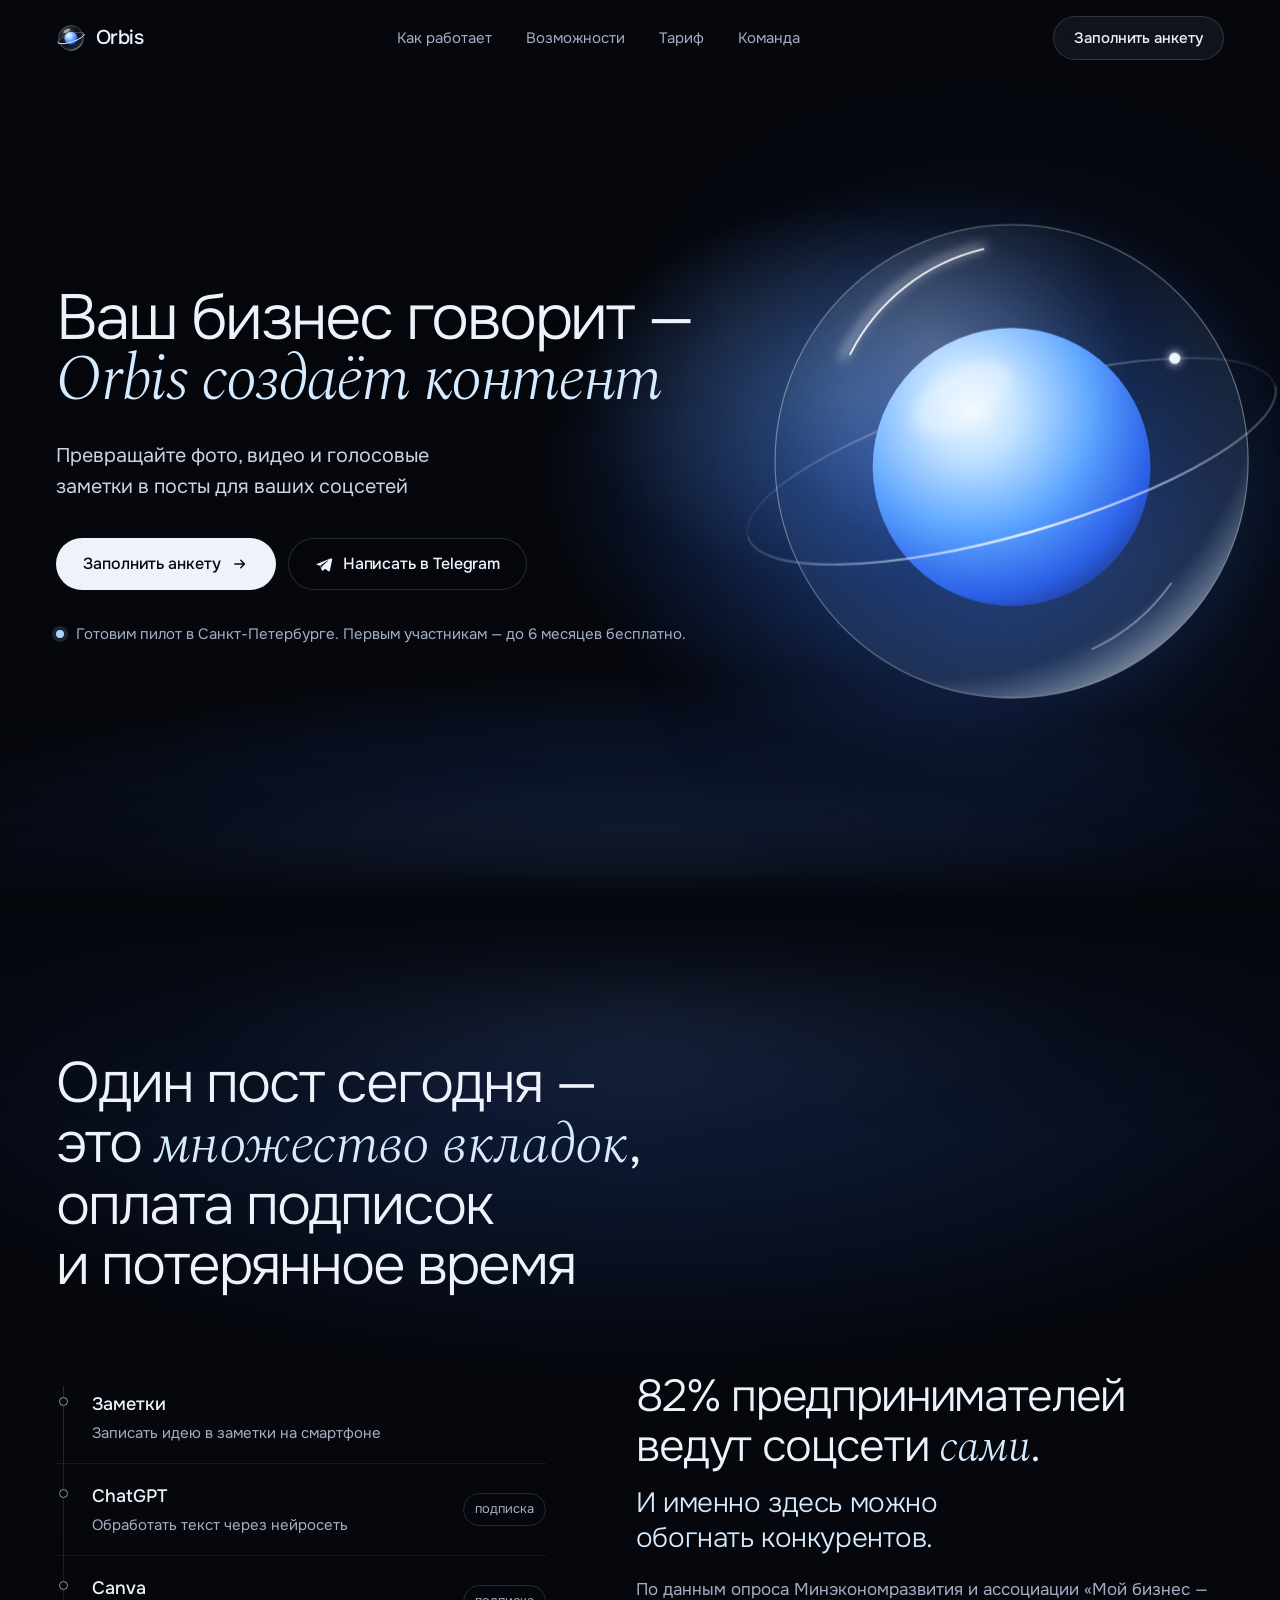
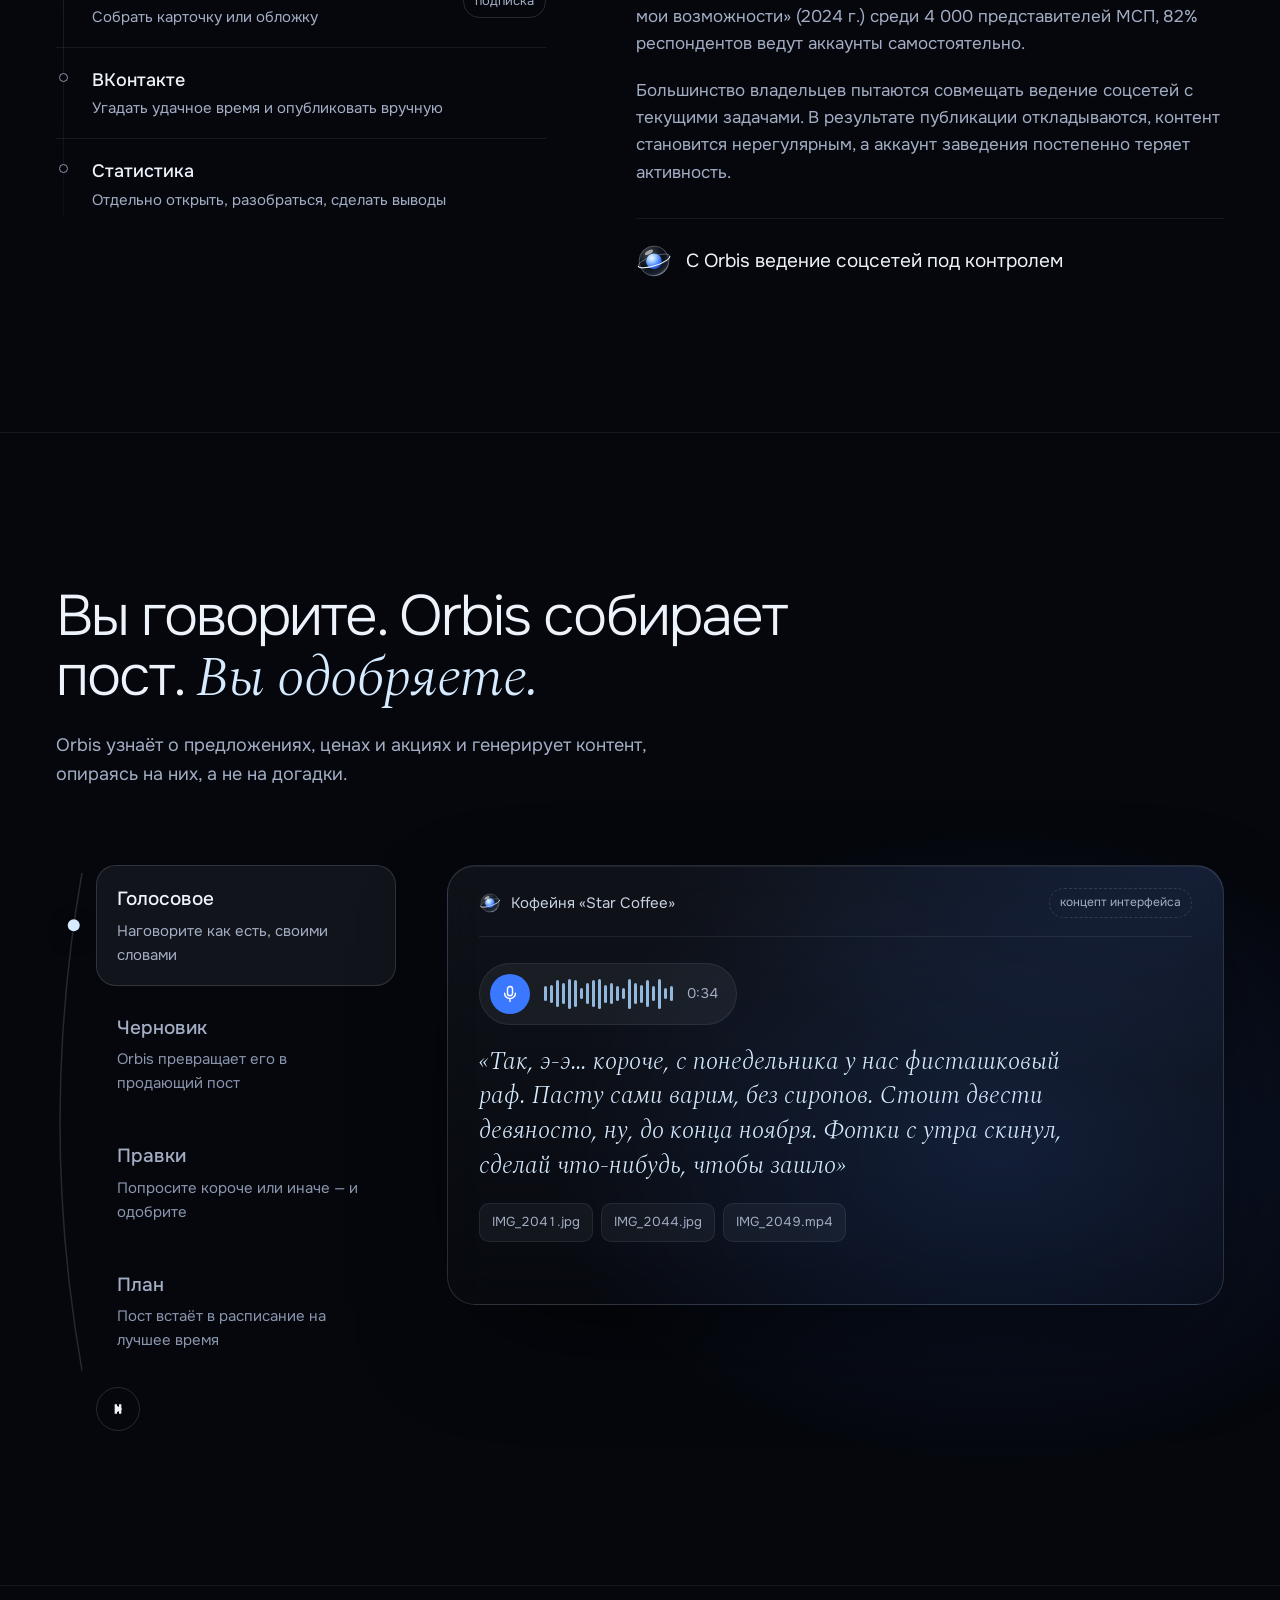
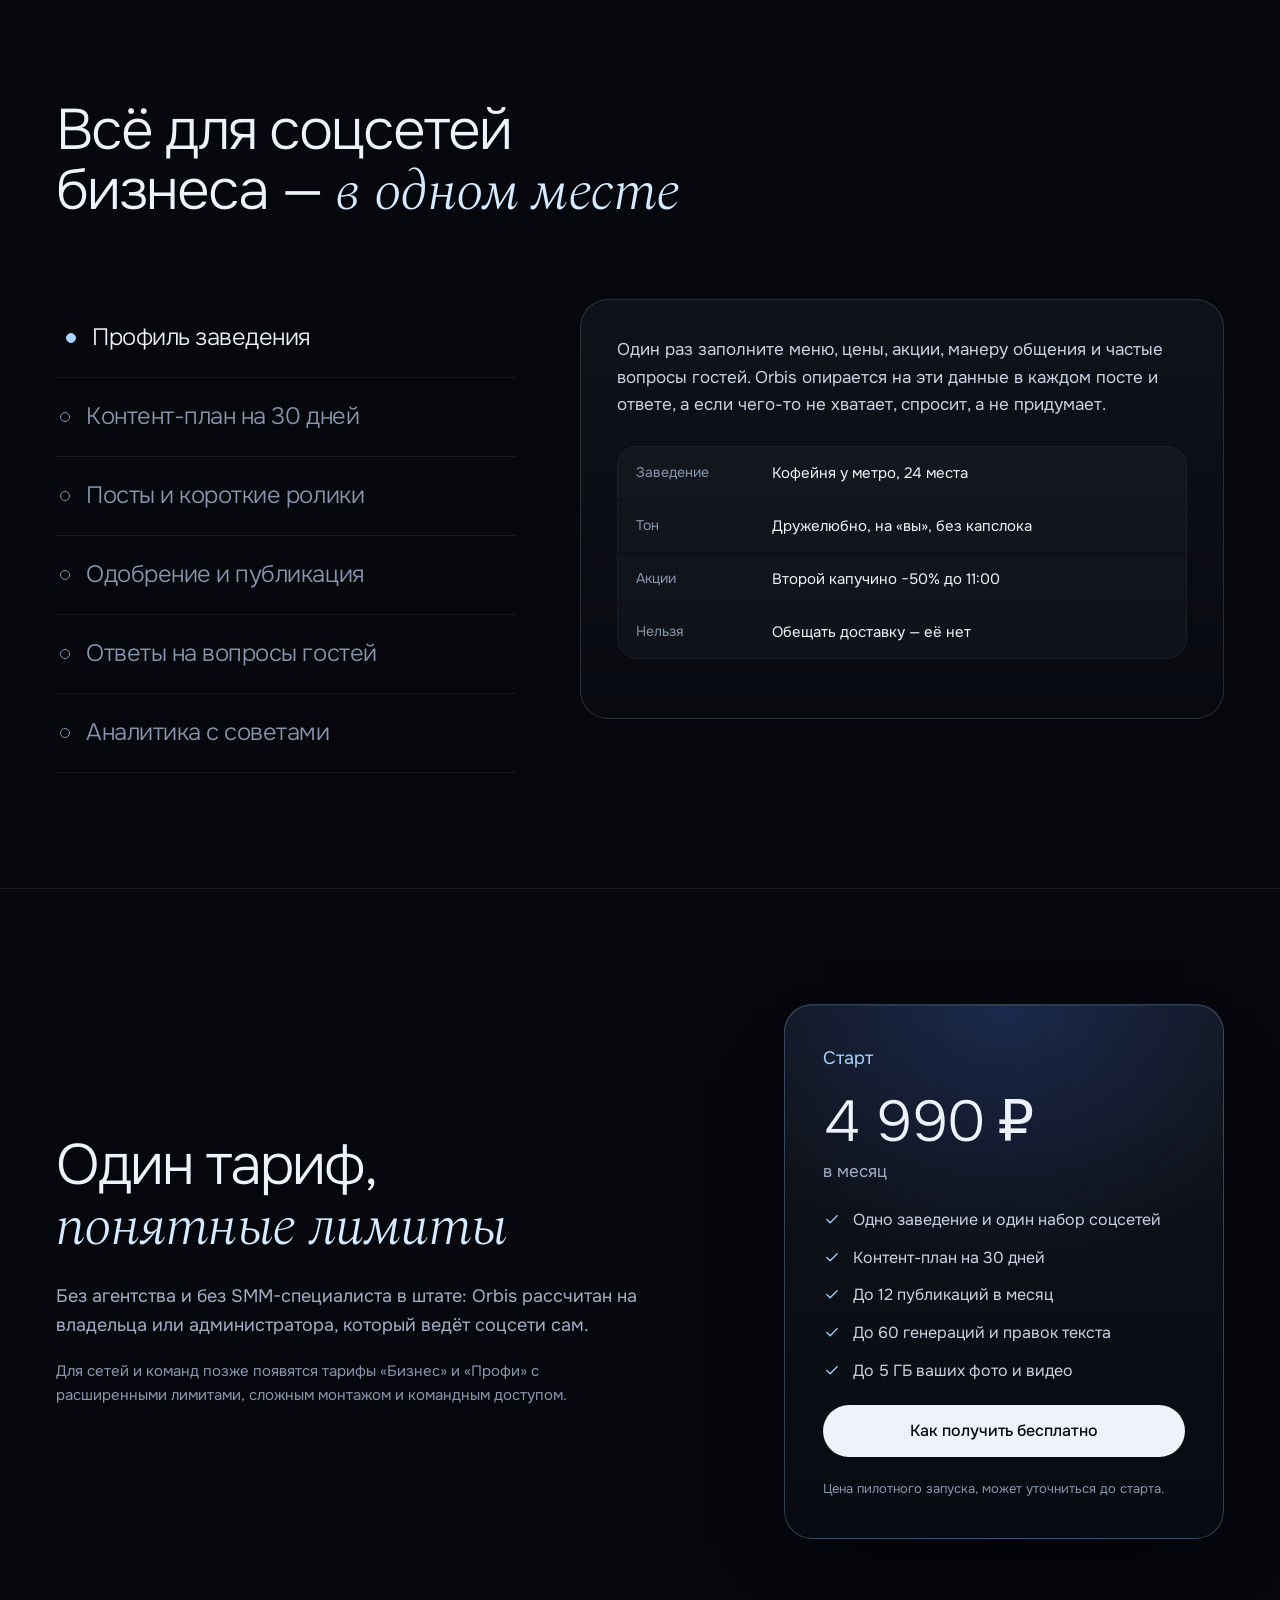
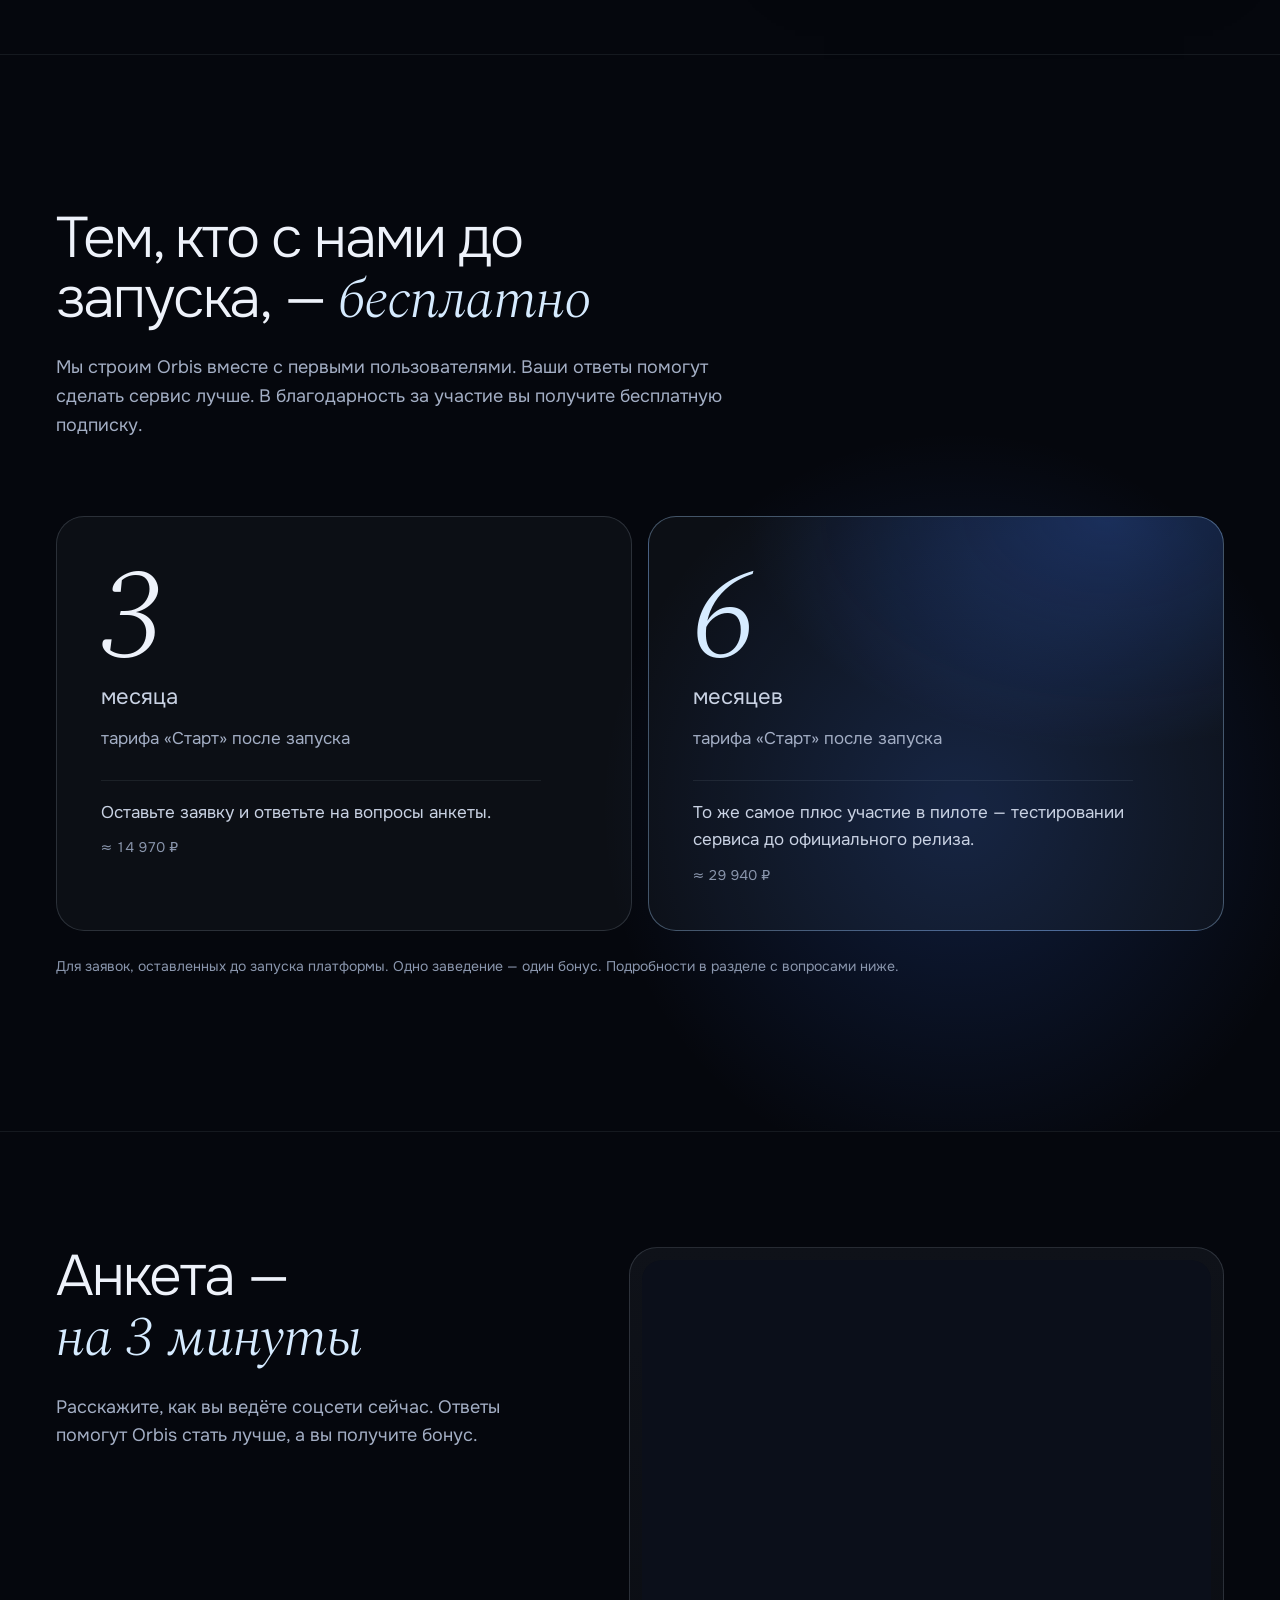
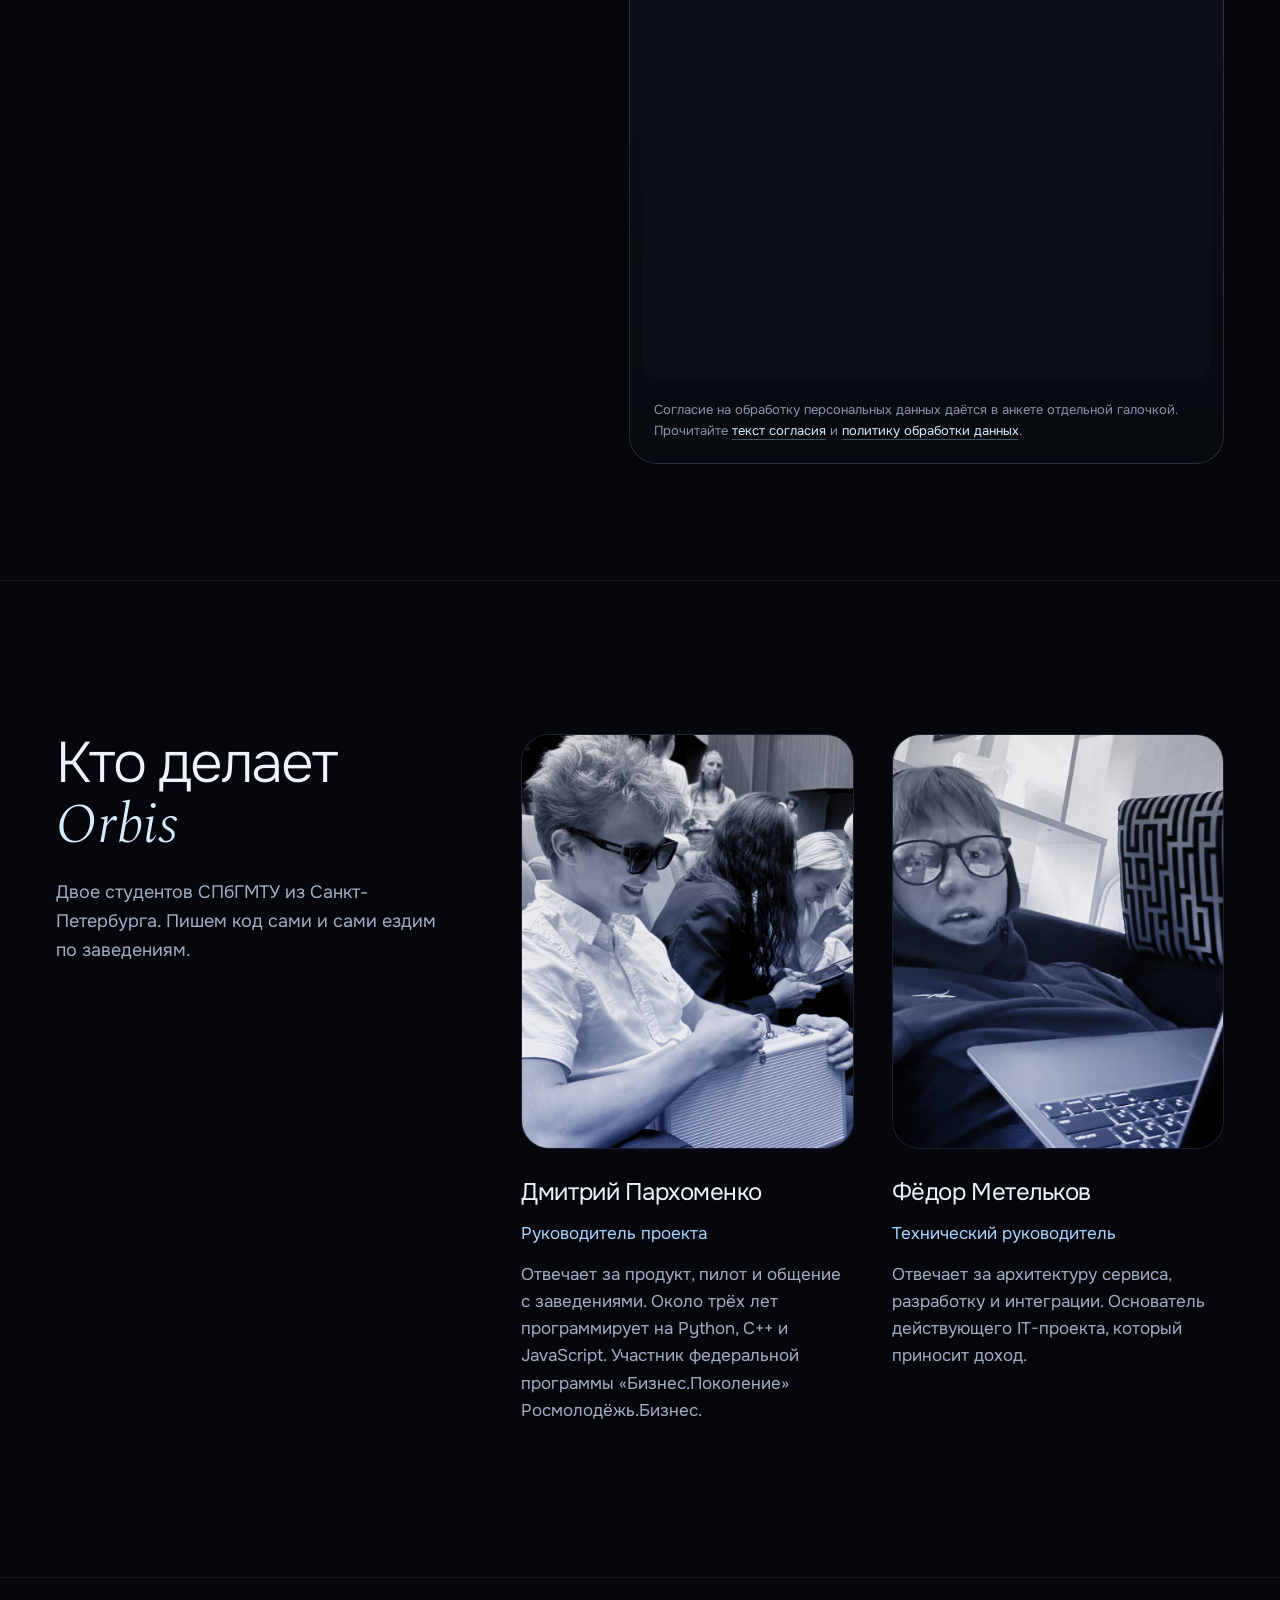
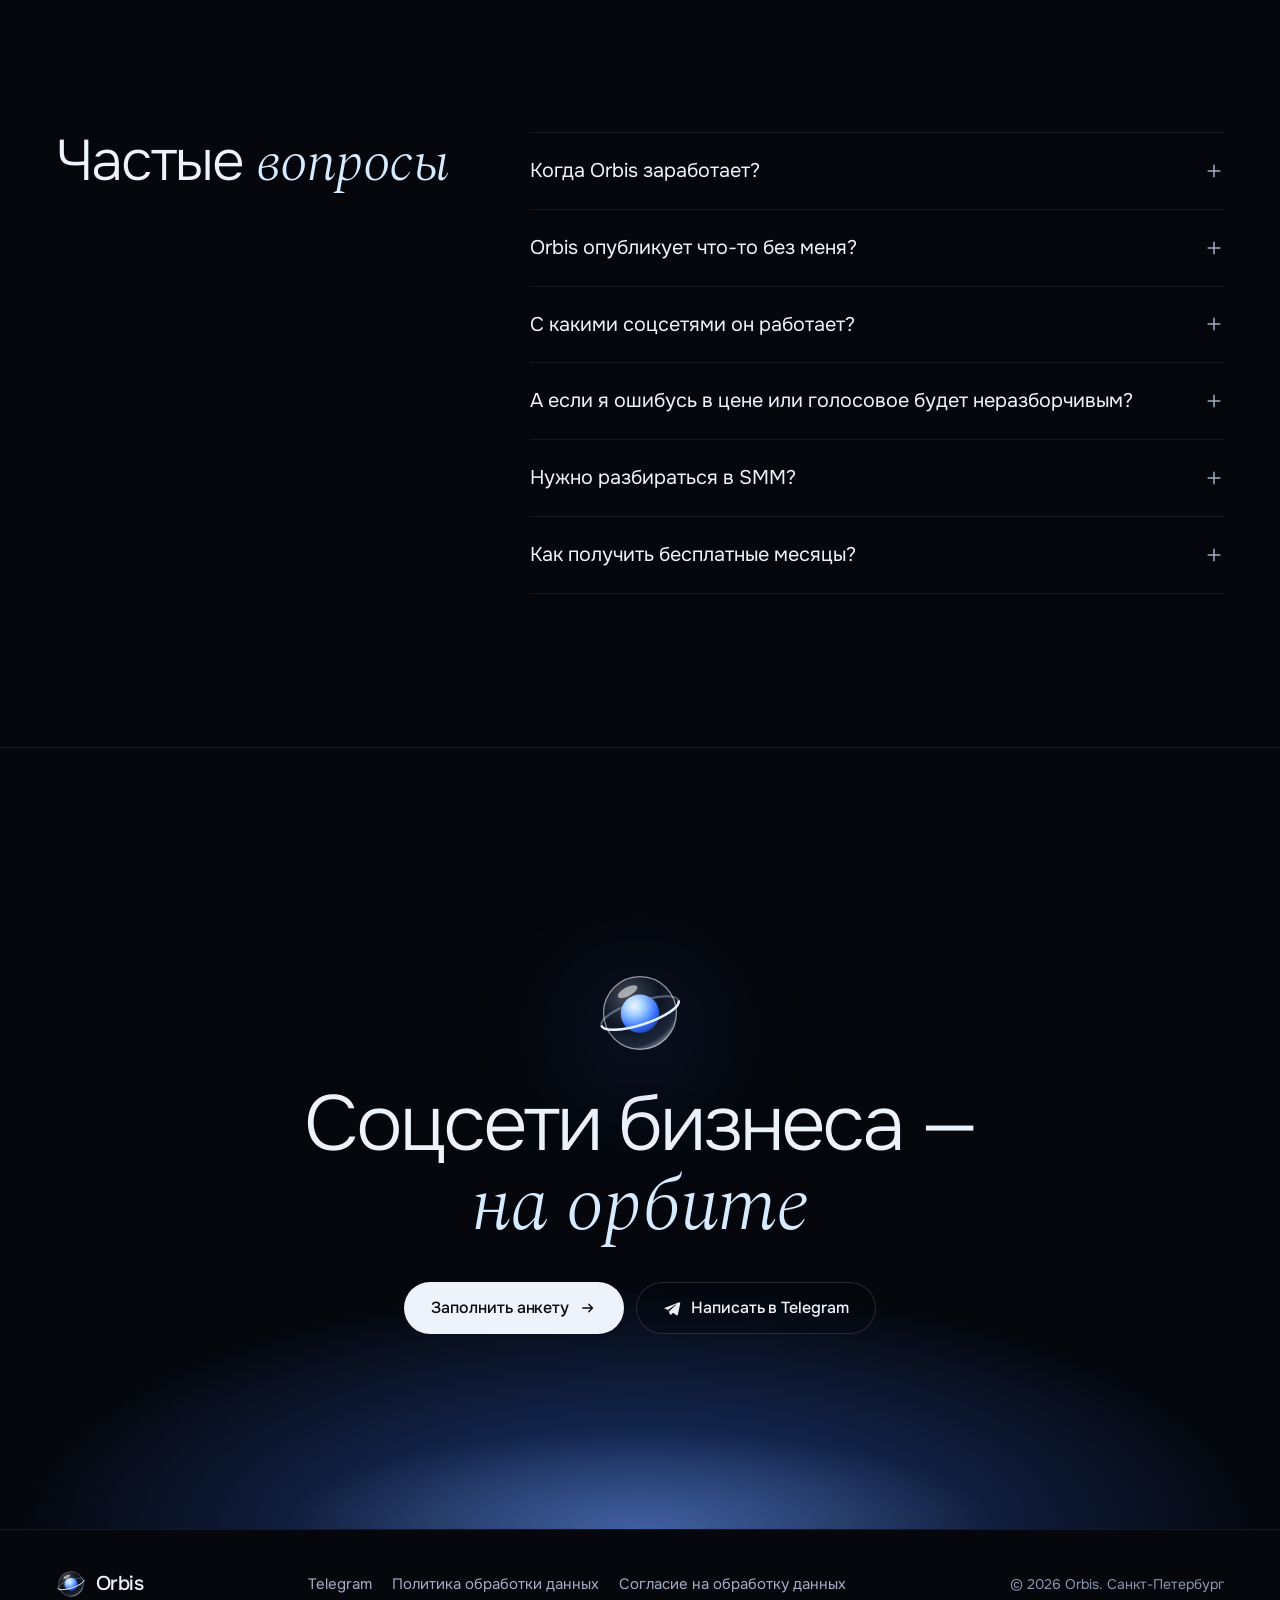
==== commit edeb23ed: "Мобильная версия: шаги демо, аккордеон возможностей, скрытая ссылка «Перейти к содержанию», фото ком" ====
--- a/index.html
+++ b/index.html
@@ -15,7 +15,7 @@
   <link rel="icon" href="assets/img/logo.svg" type="image/svg+xml">
   <link rel="preload" href="assets/fonts/onest-normal-300-700-cyrillic.woff2" as="font" type="font/woff2" crossorigin>
   <link rel="stylesheet" href="assets/css/fonts.css">
-  <link rel="stylesheet" href="assets/css/styles.css?v=8">
+  <link rel="stylesheet" href="assets/css/styles.css?v=9">
   <script>document.documentElement.classList.add('js')</script>
 </head>
 <body>
@@ -152,10 +152,11 @@
         <div class="demo" data-demo>
           <div class="demo__steps" role="tablist" aria-label="Шаги работы с Orbis">
             <div class="demo__orbit" aria-hidden="true"><svg viewBox="0 0 28 100" preserveAspectRatio="none"><path d="M26 0 Q -18 50 26 100" vector-effect="non-scaling-stroke"/></svg><i class="demo__light"></i></div>
-            <button class="demo__step" role="tab" id="st-1" aria-controls="pn-1" aria-selected="true"><span class="demo__k">Голосовое</span><span class="demo__d">Наговорите как есть, своими словами</span></button>
-            <button class="demo__step" role="tab" id="st-2" aria-controls="pn-2" aria-selected="false" tabindex="-1"><span class="demo__k">Черновик</span><span class="demo__d">Orbis превращает его в продающий пост</span></button>
-            <button class="demo__step" role="tab" id="st-3" aria-controls="pn-3" aria-selected="false" tabindex="-1"><span class="demo__k">Правки</span><span class="demo__d">Попросите короче или иначе&nbsp;— и одобрите</span></button>
-            <button class="demo__step" role="tab" id="st-4" aria-controls="pn-4" aria-selected="false" tabindex="-1"><span class="demo__k">План</span><span class="demo__d">Пост встаёт в расписание на лучшее время</span></button>
+            <button class="demo__step" role="tab" id="st-1" aria-controls="pn-1" aria-selected="true"><span class="demo__n" aria-hidden="true">1</span><span class="demo__k">Голосовое</span><span class="demo__d">Наговорите как есть, своими словами</span></button>
+            <button class="demo__step" role="tab" id="st-2" aria-controls="pn-2" aria-selected="false" tabindex="-1"><span class="demo__n" aria-hidden="true">2</span><span class="demo__k">Черновик</span><span class="demo__d">Orbis превращает его в продающий пост</span></button>
+            <button class="demo__step" role="tab" id="st-3" aria-controls="pn-3" aria-selected="false" tabindex="-1"><span class="demo__n" aria-hidden="true">3</span><span class="demo__k">Правки</span><span class="demo__d">Попросите короче или иначе&nbsp;— и одобрите</span></button>
+            <button class="demo__step" role="tab" id="st-4" aria-controls="pn-4" aria-selected="false" tabindex="-1"><span class="demo__n" aria-hidden="true">4</span><span class="demo__k">План</span><span class="demo__d">Пост встаёт в расписание на лучшее время</span></button>
+            <p class="demo__cap" aria-hidden="true" data-demo-cap></p>
             <button class="demo__toggle" type="button" data-demo-toggle aria-label="Остановить показ"><svg class="ic-pause" aria-hidden="true"><use href="#i-pause"/></svg><svg class="ic-play" aria-hidden="true"><use href="#i-play"/></svg></button>
           </div>
 
@@ -208,6 +209,7 @@
               </div>
               <p class="note">Orbis выбрал среду, 9:30: в это время ваши подписчики активнее всего. Через неделю покажет, как сработал пост.</p>
             </div>
+            <button class="demo__next" type="button" data-demo-next>Дальше: Черновик</button>
           </div>
         </div>
       </div>
@@ -365,13 +367,13 @@
         </div>
         <div class="people">
           <article class="person">
-            <div class="person__ph"><img src="assets/img/team-dmitry.jpg" width="640" height="800" alt="Дмитрий Пархоменко" loading="lazy"></div>
+            <div class="person__ph"><img src="assets/img/team-dmitry.jpg?v=2" width="640" height="800" alt="Дмитрий Пархоменко" loading="lazy"></div>
             <h3 class="person__n">Дмитрий Пархоменко</h3>
             <p class="person__r">Руководитель проекта</p>
             <p>Отвечает за продукт, пилот и общение с заведениями. Около трёх лет программирует на Python, C++ и JavaScript. Участник федеральной программы «Бизнес.Поколение» Росмолодёжь.Бизнес.</p>
           </article>
           <article class="person">
-            <div class="person__ph"><img src="assets/img/team-fedor.jpg" width="640" height="800" alt="Фёдор Метельков" loading="lazy"></div>
+            <div class="person__ph"><img src="assets/img/team-fedor.jpg?v=2" width="640" height="800" alt="Фёдор Метельков" loading="lazy"></div>
             <h3 class="person__n">Фёдор Метельков</h3>
             <p class="person__r">Технический руководитель</p>
             <p>Отвечает за архитектуру сервиса, разработку и интеграции. Основатель действующего IT-проекта, который приносит доход.</p>
@@ -439,6 +441,6 @@
     </div>
   </footer>
 
-  <script src="assets/js/main.js?v=2" defer></script>
+  <script src="assets/js/main.js?v=3" defer></script>
 </body>
 </html>
--- a/assets/css/styles.css
+++ b/assets/css/styles.css
@@ -62,13 +62,14 @@
 
 [hidden] { display: none !important; }
 .sr-defs { position: absolute; width: 0; height: 0; overflow: hidden; }
+/* Ссылка для клавиатуры: видна только при переходе Tab, на телефонах не появляется */
 .skip {
-  position: fixed; left: 16px; top: 12px; z-index: 100;
+  position: absolute; left: 16px; top: 12px; z-index: 100;
   padding: 12px 18px; border-radius: 999px;
   background: var(--ink); color: var(--bg); text-decoration: none; font-weight: 500;
-  transform: translateY(-160%); transition: transform .3s var(--ease);
-}
-.skip:focus { transform: none; }
+  opacity: 0; pointer-events: none; clip-path: inset(50%);
+}
+.skip:focus-visible { opacity: 1; pointer-events: auto; clip-path: none; }
 
 .wrap { width: 100%; max-width: calc(var(--wrap) + 2 * var(--gutter)); margin-inline: auto; padding-inline: var(--gutter); }
 
@@ -256,6 +257,8 @@
 .demo:not(.is-playing) .demo__toggle .ic-play { opacity: 1; }
 .demo:not(.is-playing) .demo__toggle .ic-pause { opacity: 0; }
 .no-js .demo__toggle, html:not(.js) .demo__toggle { display: none; }
+/* Номера шагов, подпись и кнопка «Дальше» — только в мобильной версии */
+.demo__n, .demo__cap, .demo__next { display: none; }
 
 .app {
   position: relative; min-height: 440px; padding: 22px clamp(18px, 2.4vw, 32px) 32px;
@@ -535,8 +538,48 @@
   .hero__title { font-size: clamp(2.5rem, 1.1rem + 7.4vw, 3.4rem); }
   .hero__actions { flex-direction: column; align-items: stretch; }
   .hero__actions .btn { width: 100%; }
-  .demo__steps { grid-template-columns: repeat(2, minmax(0, 1fr)); }
-  .demo__toggle { grid-column: 1 / -1; justify-self: start; }
+  /* Как работает: шаги 1–4 на одной линии, содержимое сразу под ними */
+  .demo { gap: 14px; }
+  .demo__steps { --p: 0; grid-template-columns: repeat(4, minmax(0, 1fr)); gap: 0; row-gap: 12px; }
+  .demo__steps::before, .demo__steps::after {
+    content: ""; position: absolute; top: 22px; left: 12.5%; height: 2px; border-radius: 2px; pointer-events: none;
+  }
+  .demo__steps::before { width: 75%; background: var(--line-2); }
+  .demo__steps::after { width: calc(75% * var(--p)); background: linear-gradient(90deg, var(--blue), var(--ice)); transition: width .6s var(--ease); }
+  .demo__step { justify-items: center; gap: 8px; padding: 6px 2px 10px; overflow: visible; text-align: center; border: 0; border-radius: 0; background: none; }
+  .demo__step:hover, .demo__step[aria-selected="true"] { background: none; }
+  .demo__step::after { left: 22%; right: 22%; }
+  .demo__n {
+    position: relative; z-index: 1; display: grid; place-items: center; width: 34px; height: 34px; border-radius: 50%;
+    border: 1.5px solid var(--line-2); background: var(--bg); color: var(--muted); font-size: 15px; font-weight: 500;
+    transition: background-color .4s var(--ease), border-color .4s var(--ease), color .4s var(--ease);
+  }
+  .demo__step.is-done .demo__n { border-color: var(--ice); color: var(--ice); }
+  .demo__step[aria-selected="true"] .demo__n { background: var(--ice); border-color: var(--ice); color: var(--bg); box-shadow: 0 0 0 5px rgba(169, 212, 255, .14); }
+  .demo__k { font-size: 13.5px; }
+  .demo__cap { display: block; grid-column: 1 / -1; min-height: 44px; display: flex; align-items: center; padding: 10px 56px 10px 14px; border-radius: var(--r); background: var(--glass); border: 1px solid var(--line); font-size: 14px; line-height: 1.35; color: var(--ink-2); }
+  .demo__cap b { color: var(--ice); font-weight: 500; margin-right: 6px; white-space: nowrap; }
+  .demo__toggle { position: absolute; right: 6px; bottom: 6px; width: 36px; height: 36px; margin: 0; background: var(--bg); }
+  .demo__next {
+    display: flex; align-items: center; justify-content: center; gap: 8px; width: 100%; min-height: 48px; margin-top: 22px;
+    border-radius: 999px; border: 1px solid var(--line-2); background: var(--glass-2); color: var(--ink); font: inherit; font-size: 15px; font-weight: 500; cursor: pointer;
+  }
+  .demo__next::after { content: "→"; color: var(--ice); }
+  .demo__next.is-again::after { content: "↺"; }
+  .app { padding: 16px 16px 18px; }
+  .app__bar { margin-bottom: 18px; padding-bottom: 14px; }
+  /* Возможности: аккордеон — текст раскрывается сразу под пунктом */
+  .mods { display: flex; flex-direction: column; align-items: stretch; gap: 0; overflow-anchor: none; }
+  .mods__list, .mods__panels { display: contents; }
+  #mt-1 { order: 1; } #mp-1 { order: 2; } #mt-2 { order: 3; } #mp-2 { order: 4; } #mt-3 { order: 5; } #mp-3 { order: 6; }
+  #mt-4 { order: 7; } #mp-4 { order: 8; } #mt-5 { order: 9; } #mp-5 { order: 10; } #mt-6 { order: 11; } #mp-6 { order: 12; }
+  .mods__list button { padding: 18px 2px; font-size: 1.12rem; color: var(--ink-2); }
+  .mods__list button:first-child { border-top: 1px solid var(--line); }
+  .mods__list button[aria-selected="true"] { padding-left: 2px; border-bottom-color: transparent; }
+  .mods__list button::after { content: "+"; margin-left: auto; font-size: 24px; line-height: 1; font-weight: 300; color: var(--muted); transition: transform .4s var(--ease), color .3s; }
+  .mods__list button[aria-selected="true"]::after { transform: rotate(45deg); color: var(--ice); }
+  .mod { min-height: 0; gap: 18px; padding: 18px 16px; margin-bottom: 14px; border-radius: var(--r); }
+  .mod__t { font-size: 16px; }
   .week { grid-template-columns: minmax(0, 1fr); gap: 6px; }
   .week__d { min-height: 0; grid-template-columns: 32px 1fr; align-items: center; padding: 8px 10px; }
   .week__d:not(:has(.slot)) { display: none; }
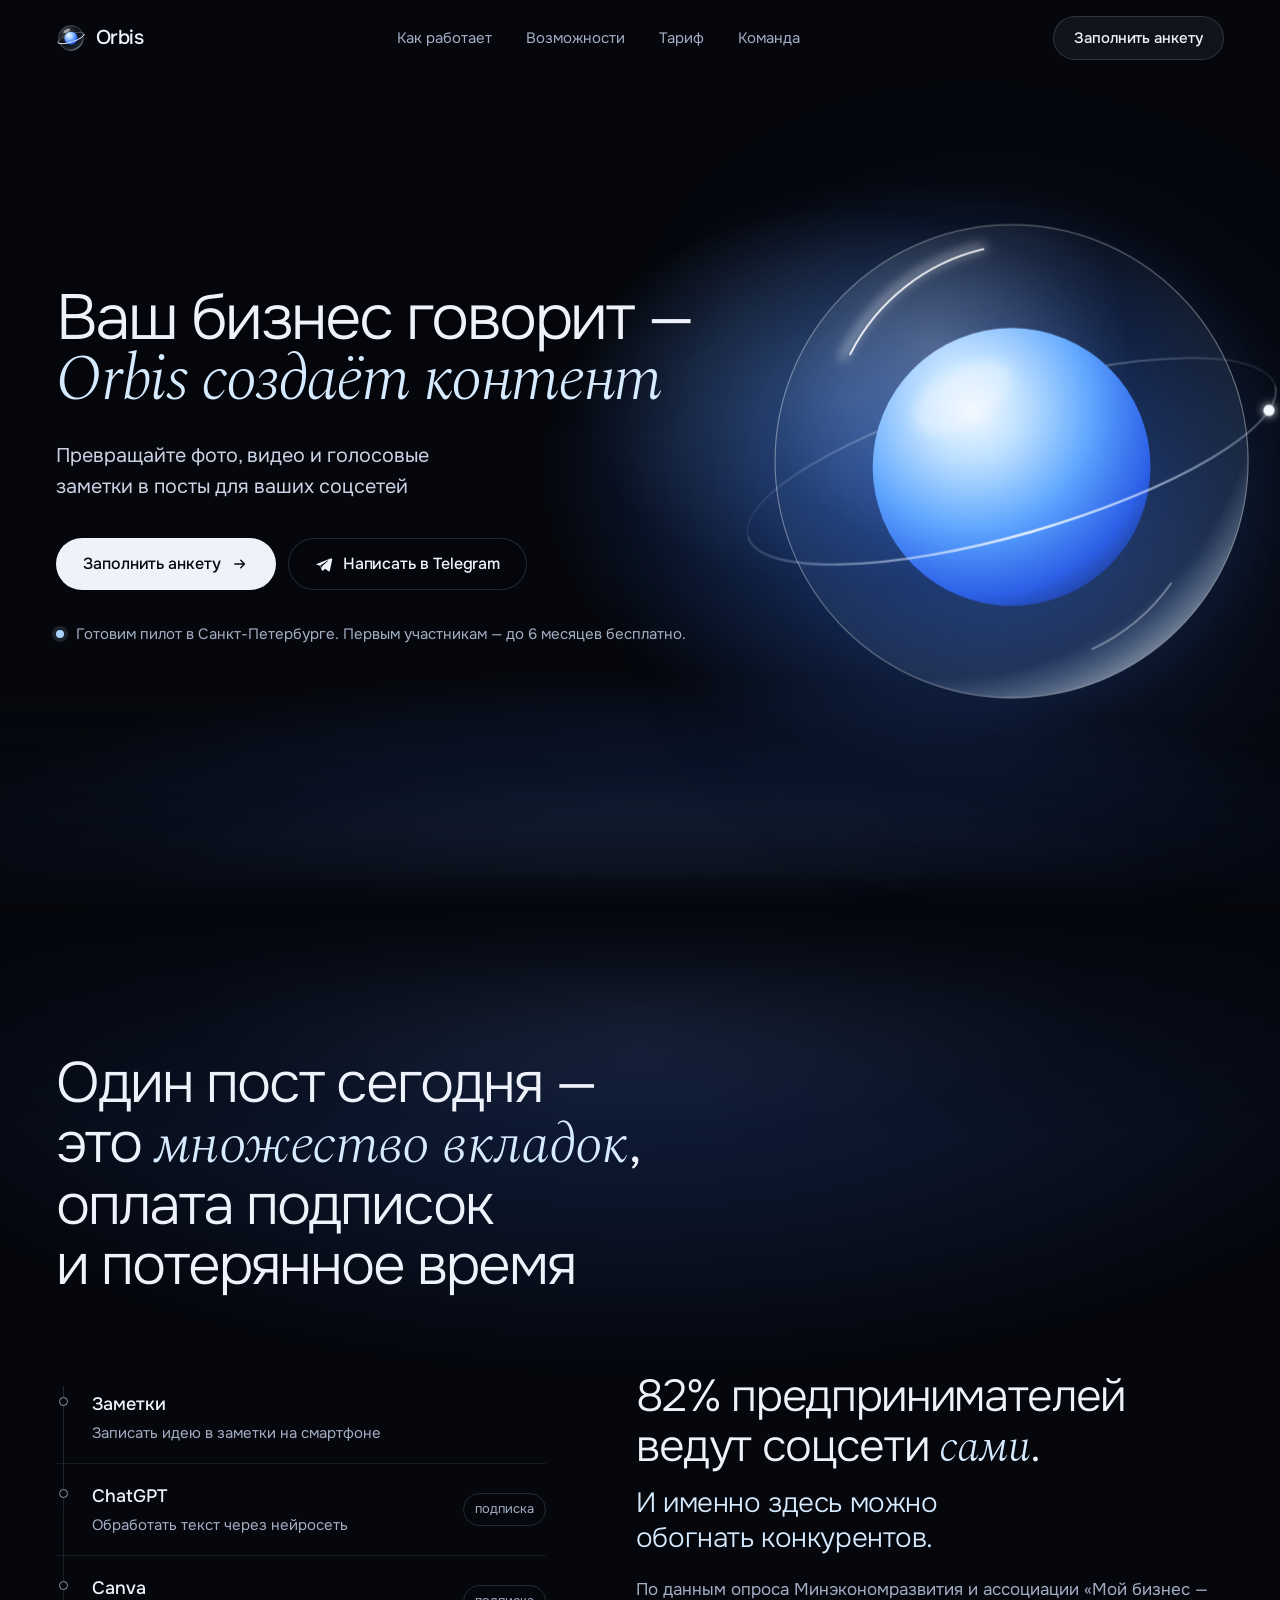
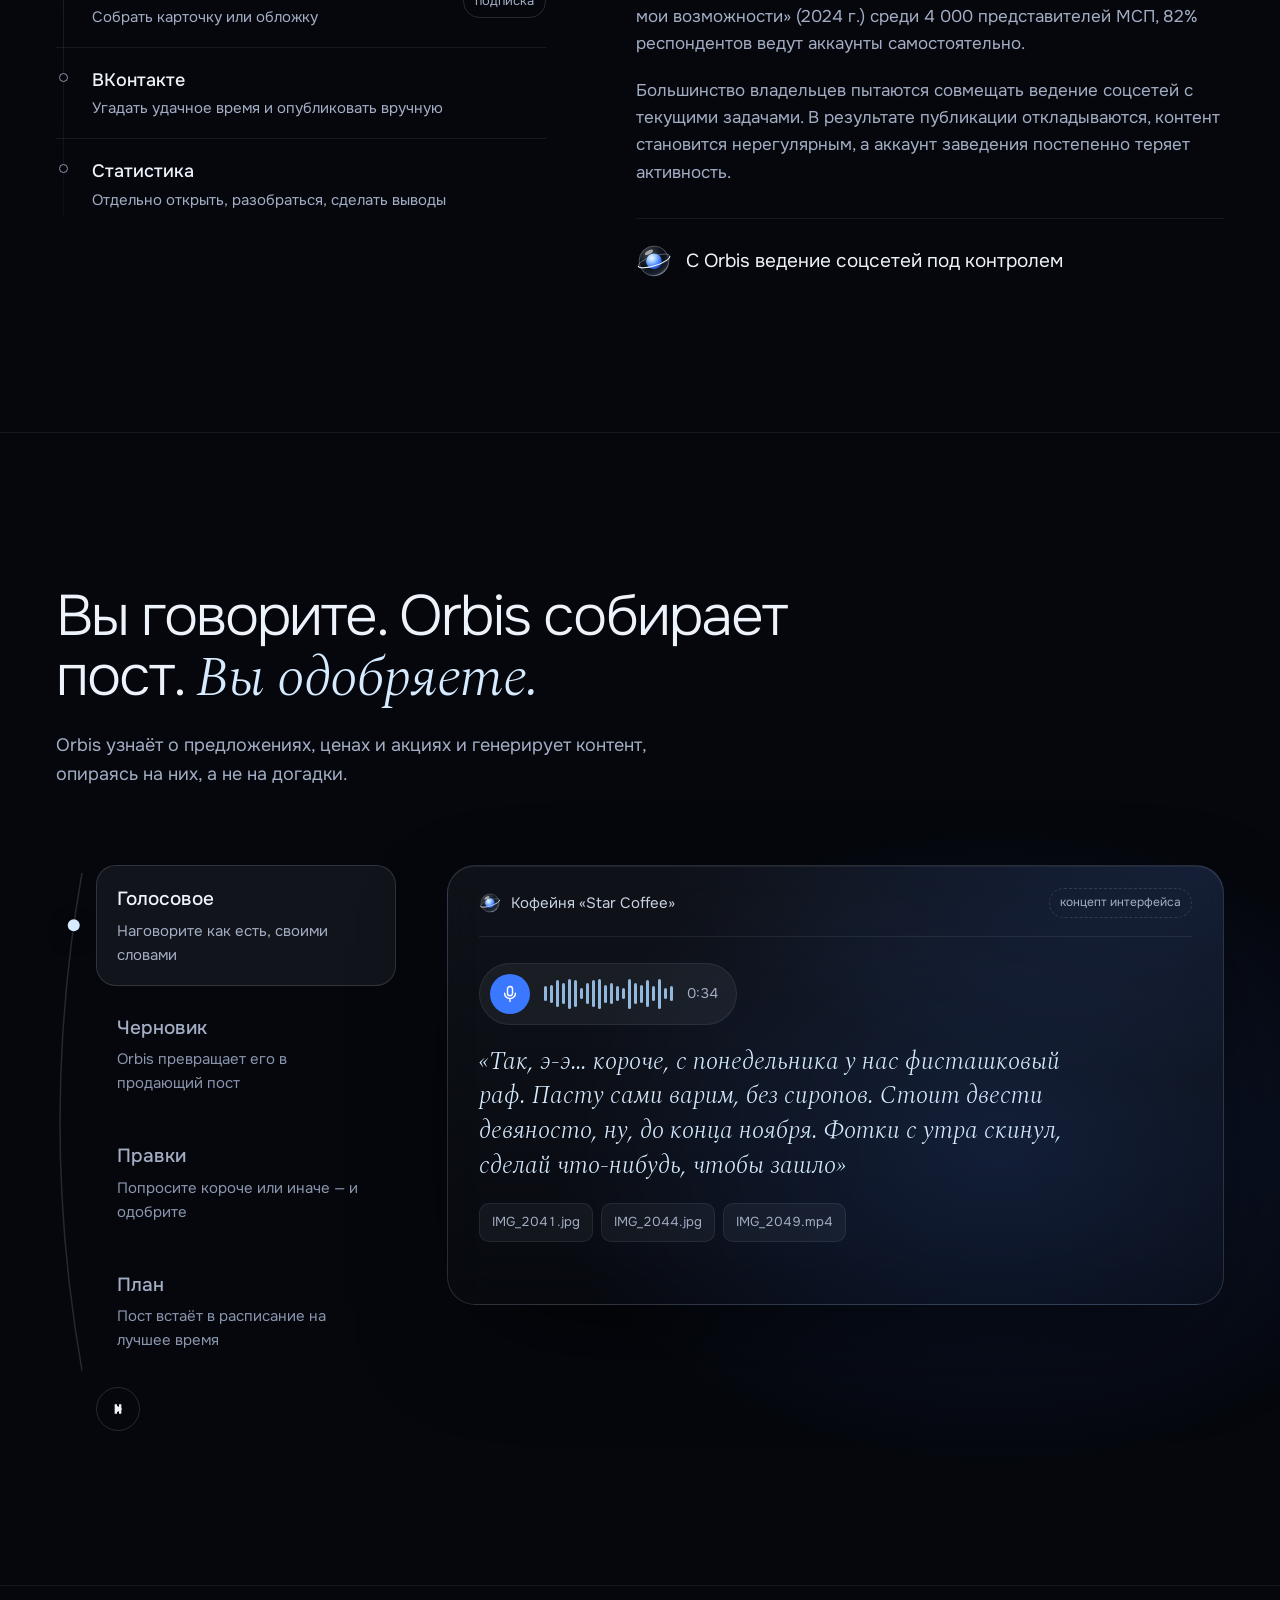
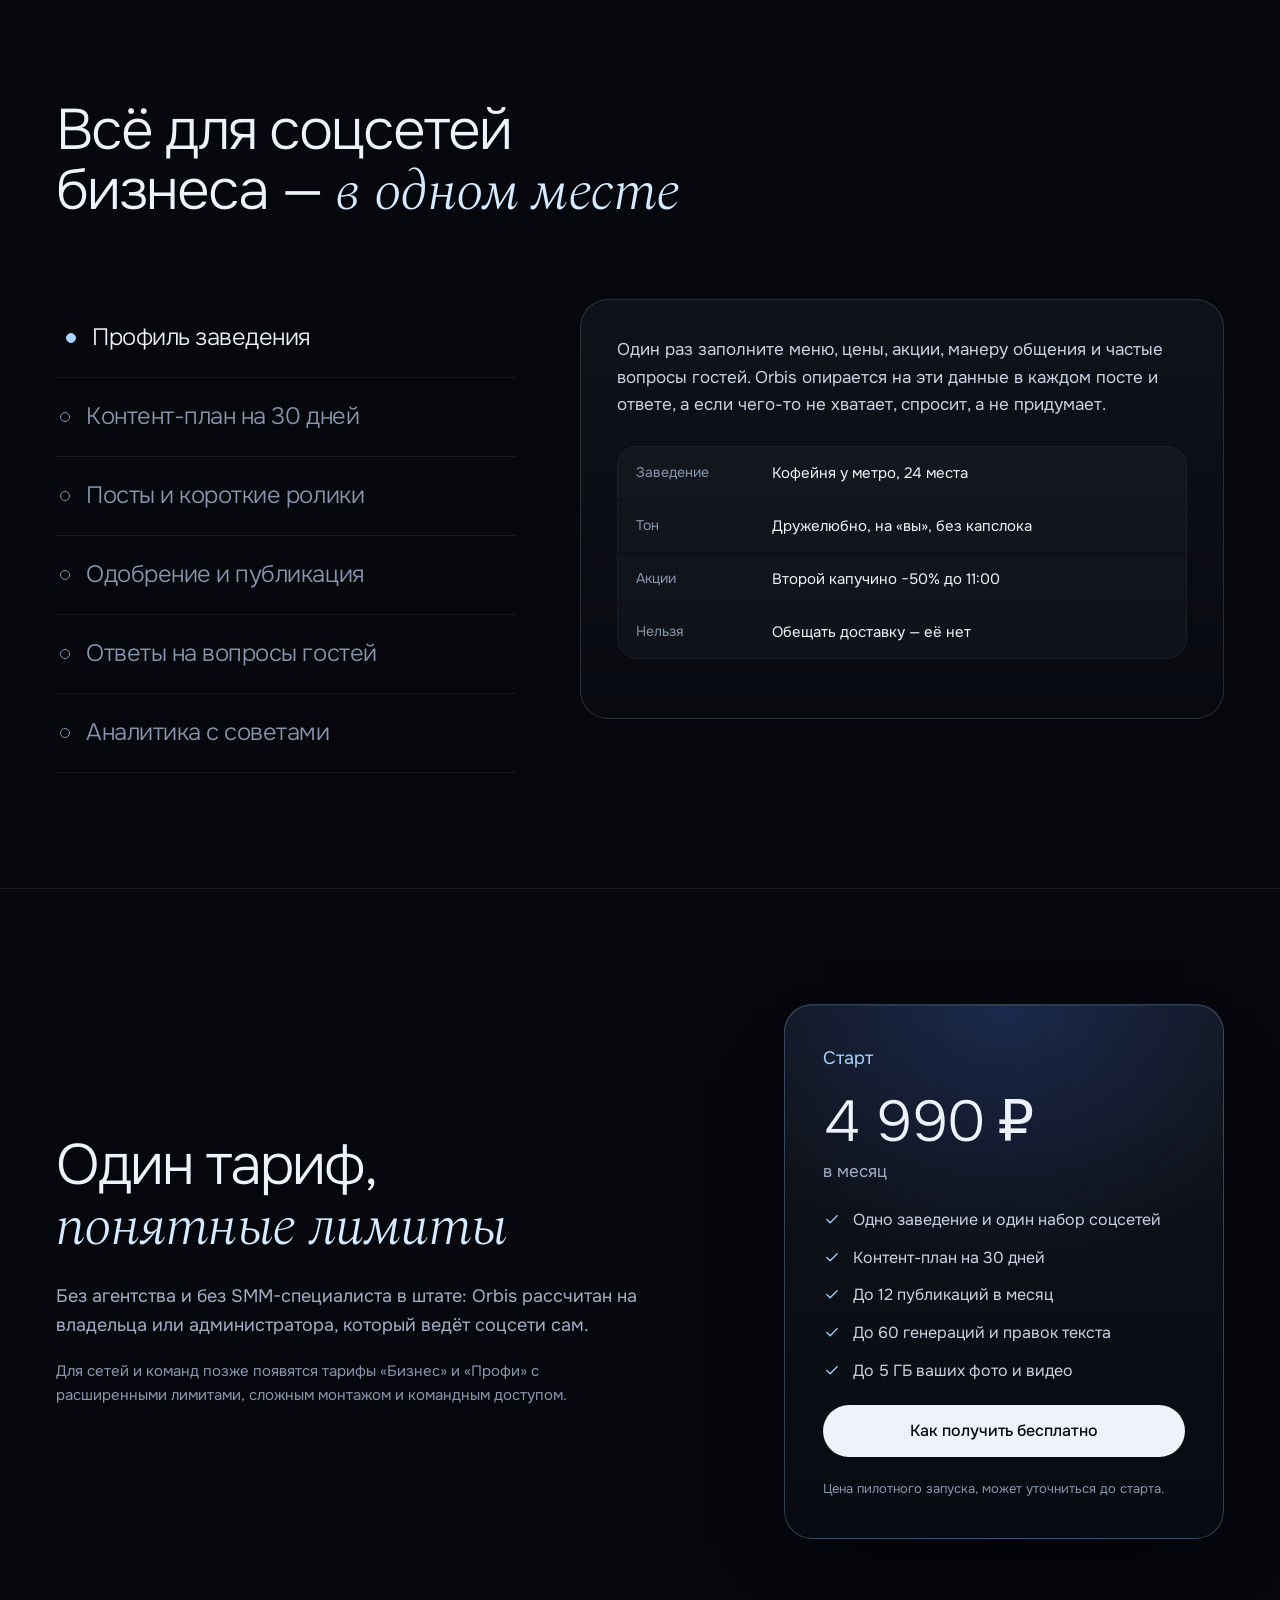
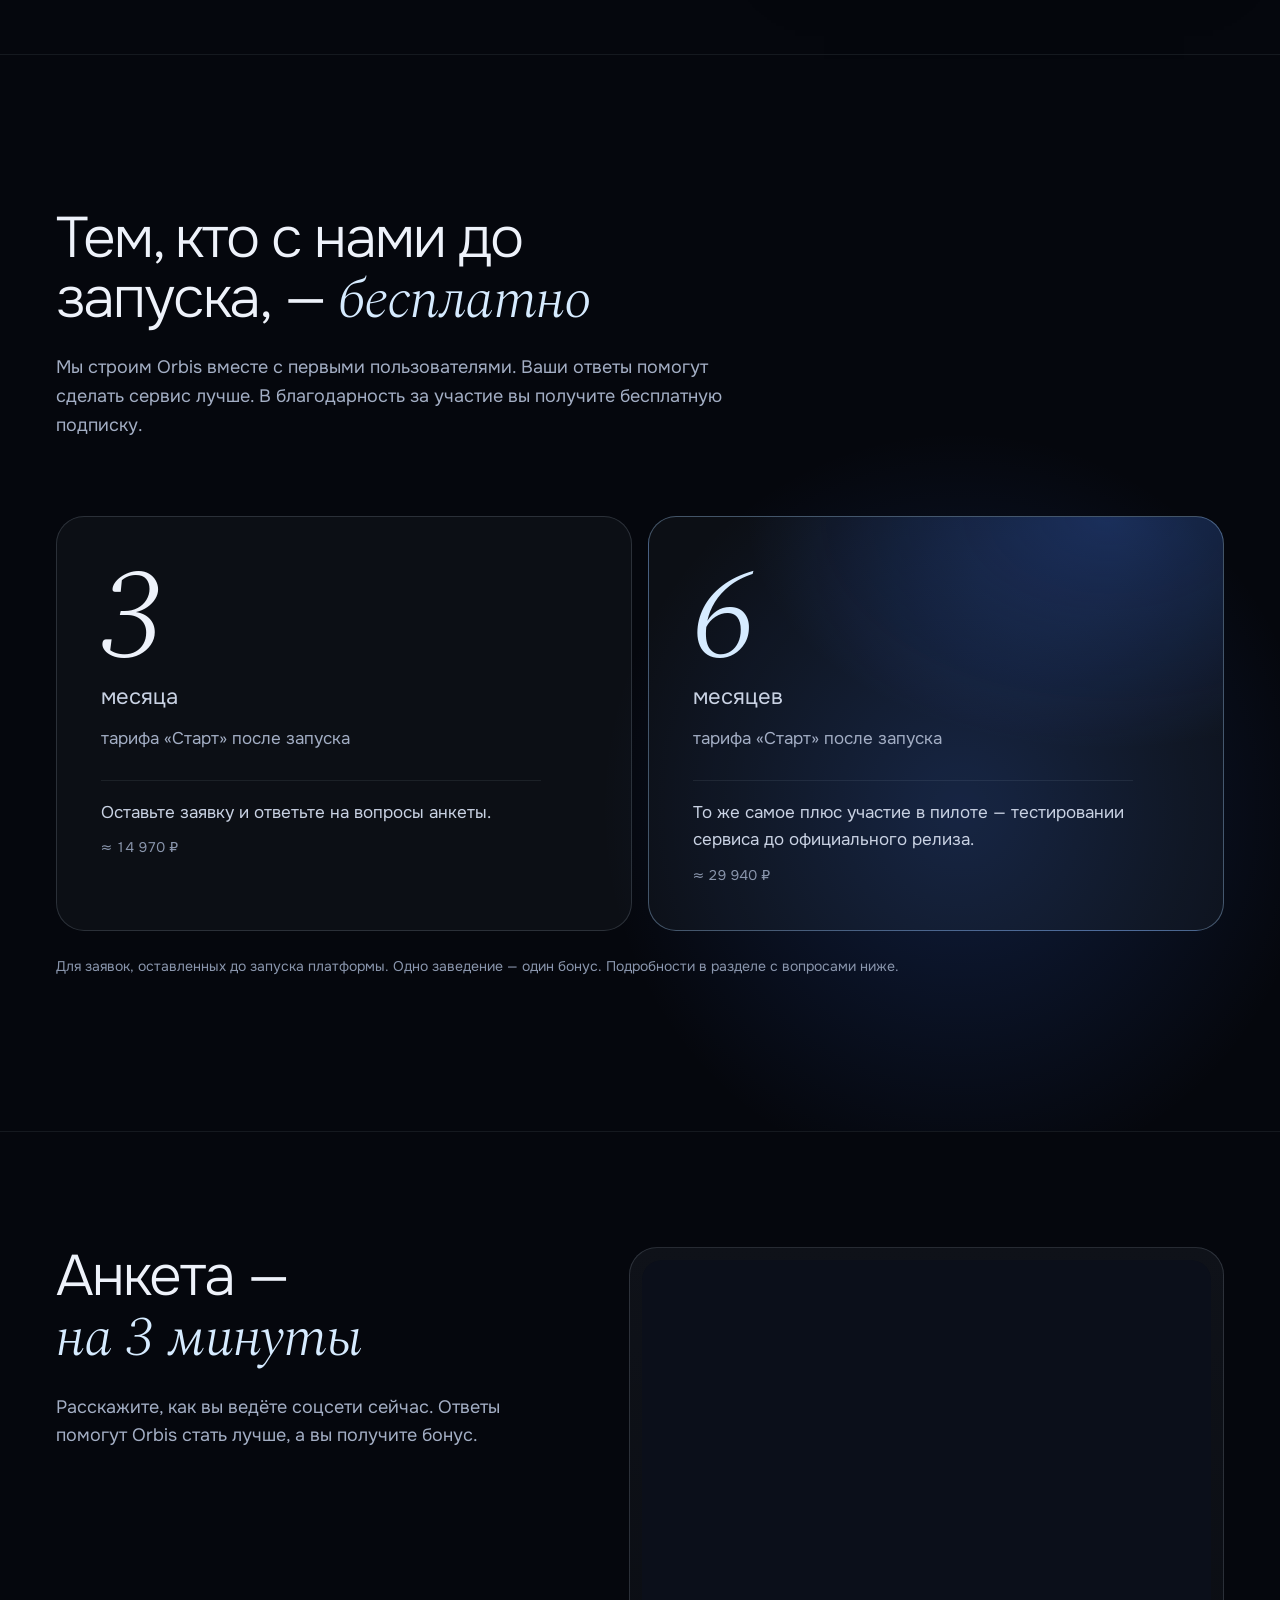
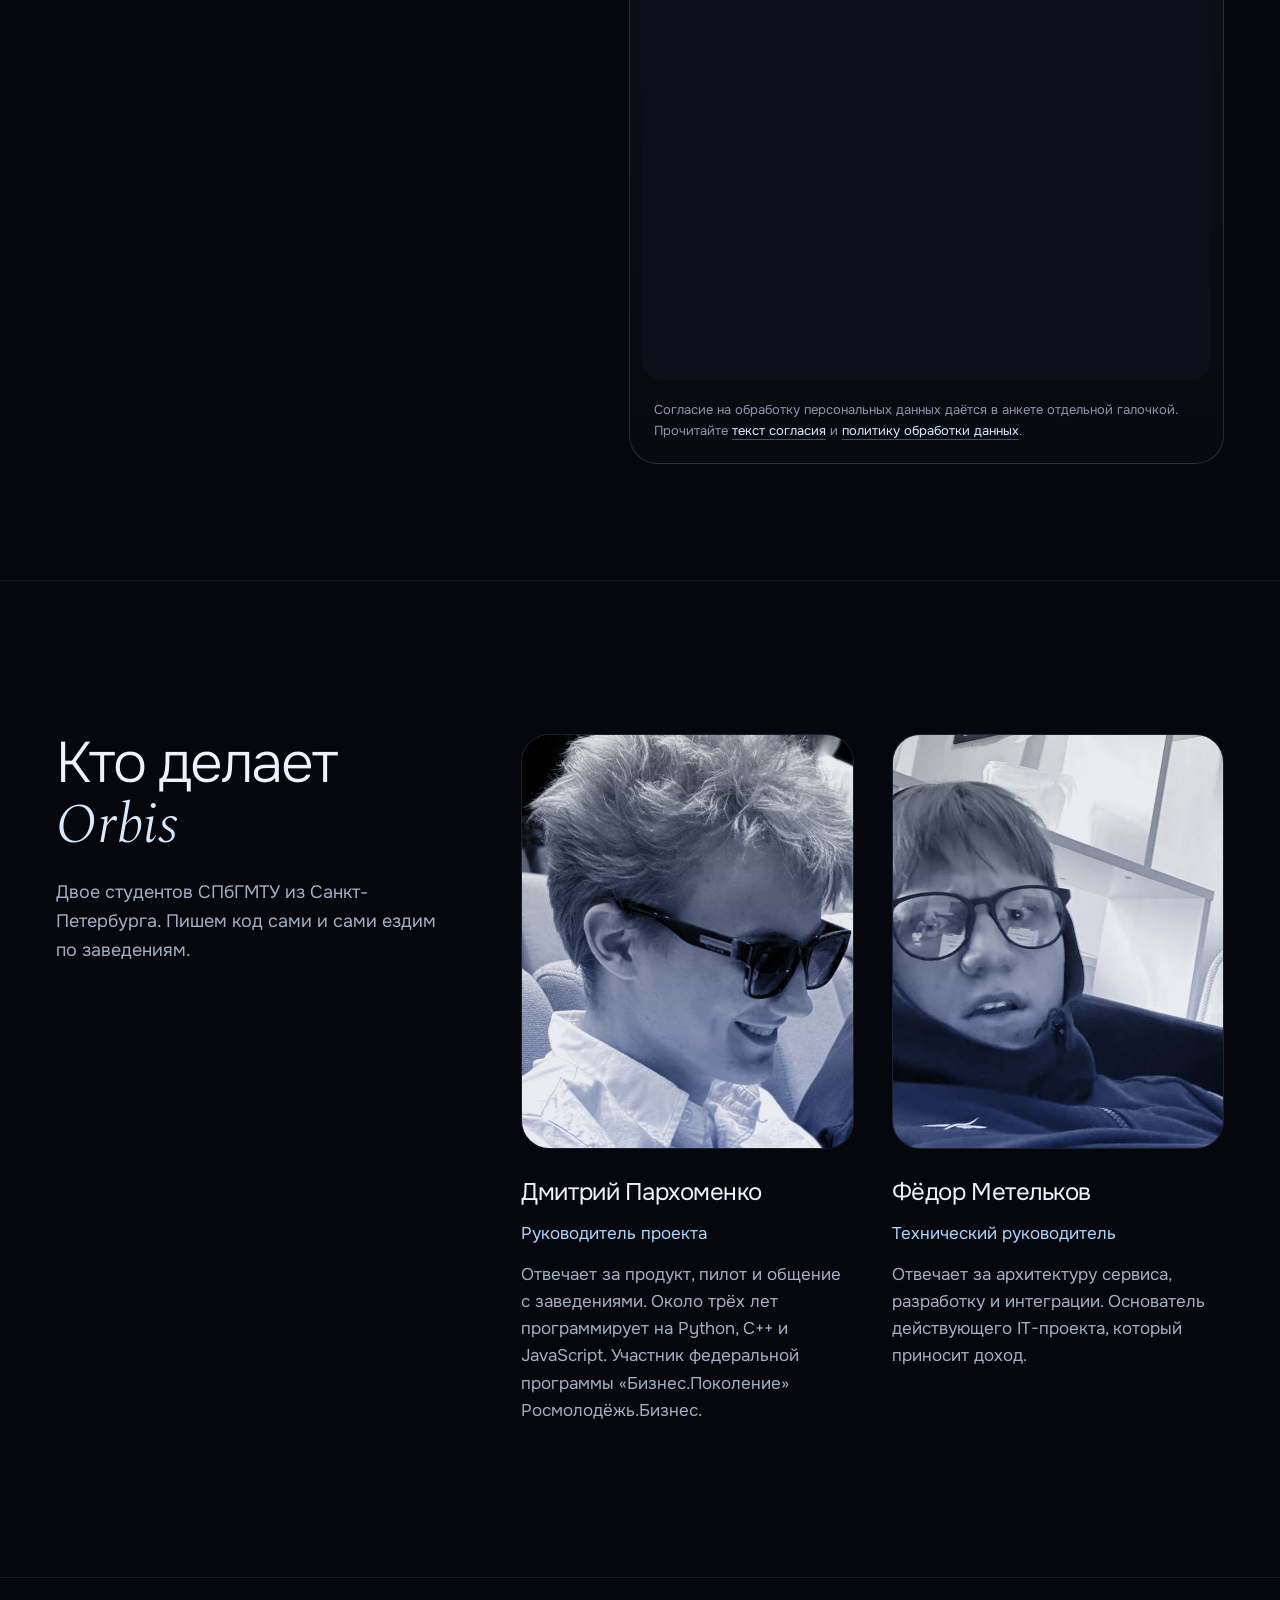
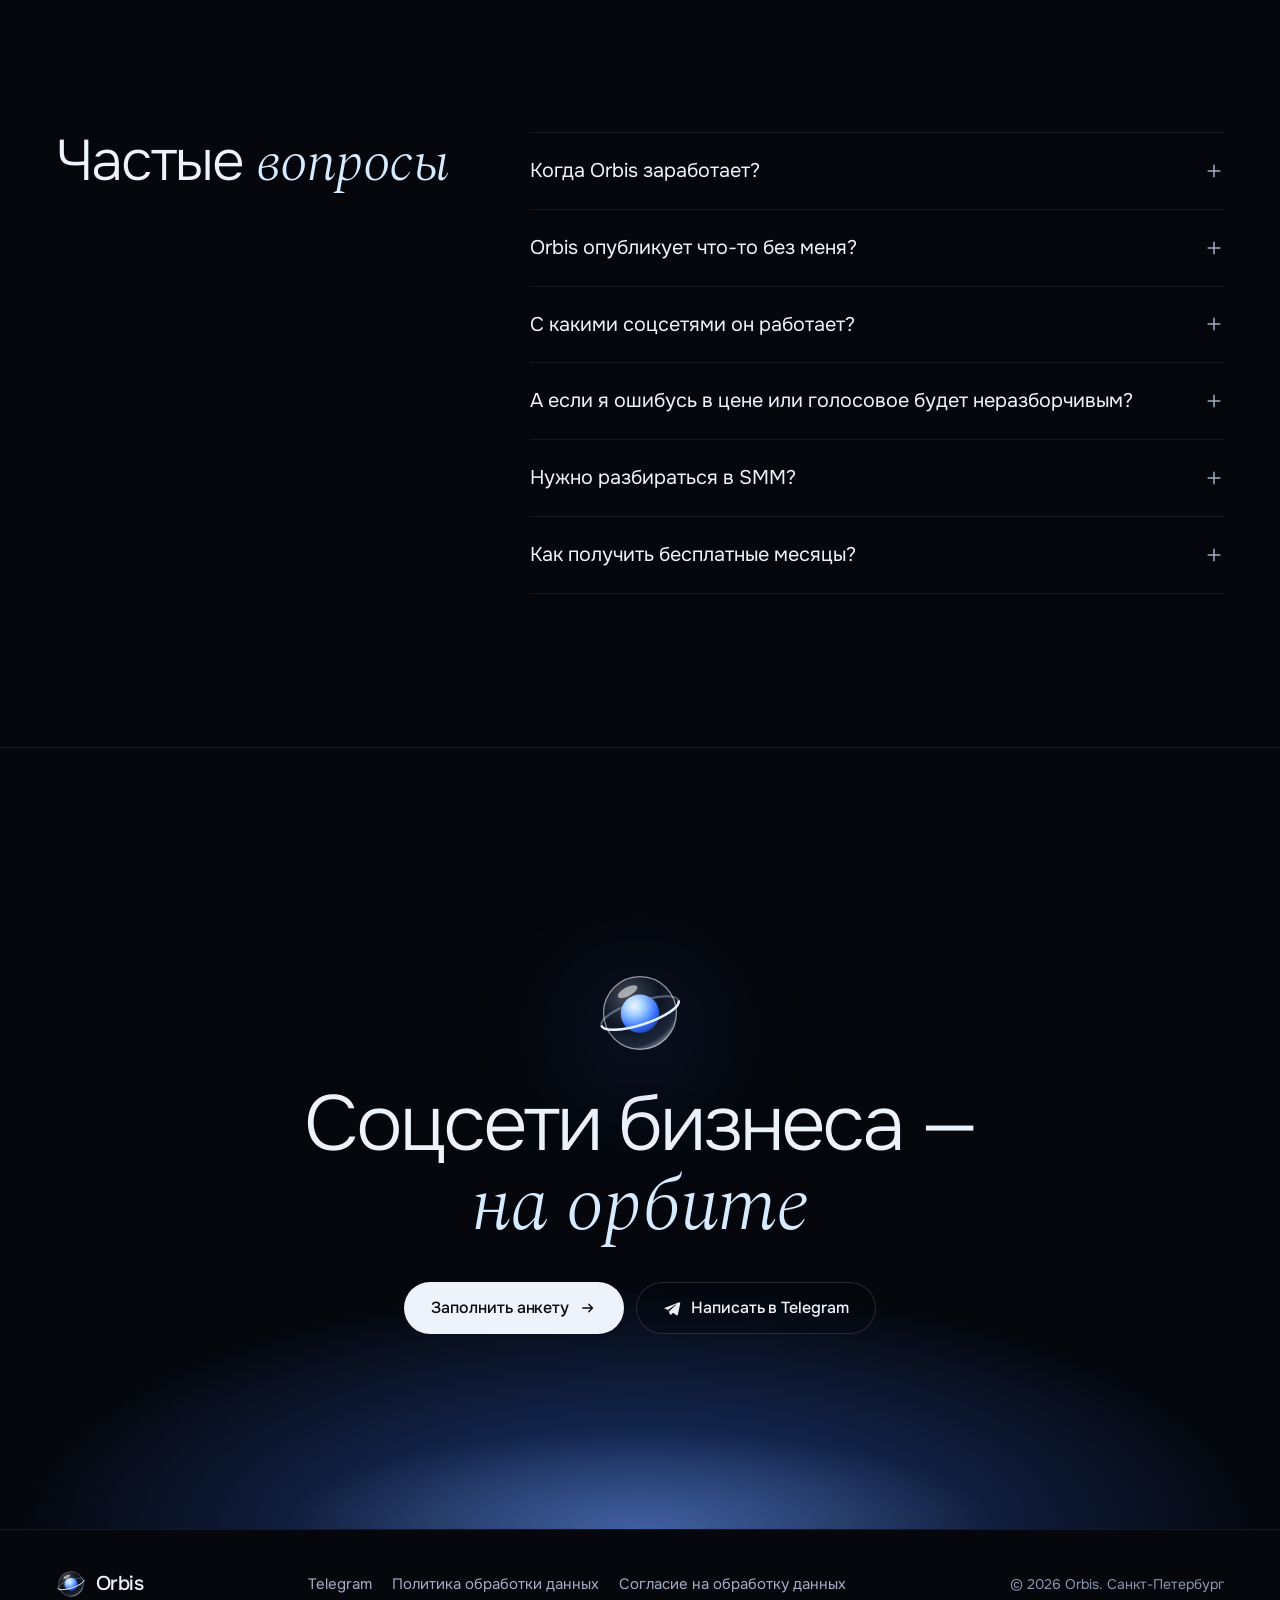
==== commit 83de5649: "Фото команды: вернуть прежние кадры Co-Authored-By: Claude Opus 5.5 <noreply@anthropic.com>" ====
--- a/index.html
+++ b/index.html
@@ -367,13 +367,13 @@
         </div>
         <div class="people">
           <article class="person">
-            <div class="person__ph"><img src="assets/img/team-dmitry.jpg?v=2" width="640" height="800" alt="Дмитрий Пархоменко" loading="lazy"></div>
+            <div class="person__ph"><img src="assets/img/team-dmitry.jpg?v=3" width="640" height="800" alt="Дмитрий Пархоменко" loading="lazy"></div>
             <h3 class="person__n">Дмитрий Пархоменко</h3>
             <p class="person__r">Руководитель проекта</p>
             <p>Отвечает за продукт, пилот и общение с заведениями. Около трёх лет программирует на Python, C++ и JavaScript. Участник федеральной программы «Бизнес.Поколение» Росмолодёжь.Бизнес.</p>
           </article>
           <article class="person">
-            <div class="person__ph"><img src="assets/img/team-fedor.jpg?v=2" width="640" height="800" alt="Фёдор Метельков" loading="lazy"></div>
+            <div class="person__ph"><img src="assets/img/team-fedor.jpg?v=3" width="640" height="800" alt="Фёдор Метельков" loading="lazy"></div>
             <h3 class="person__n">Фёдор Метельков</h3>
             <p class="person__r">Технический руководитель</p>
             <p>Отвечает за архитектуру сервиса, разработку и интеграции. Основатель действующего IT-проекта, который приносит доход.</p>
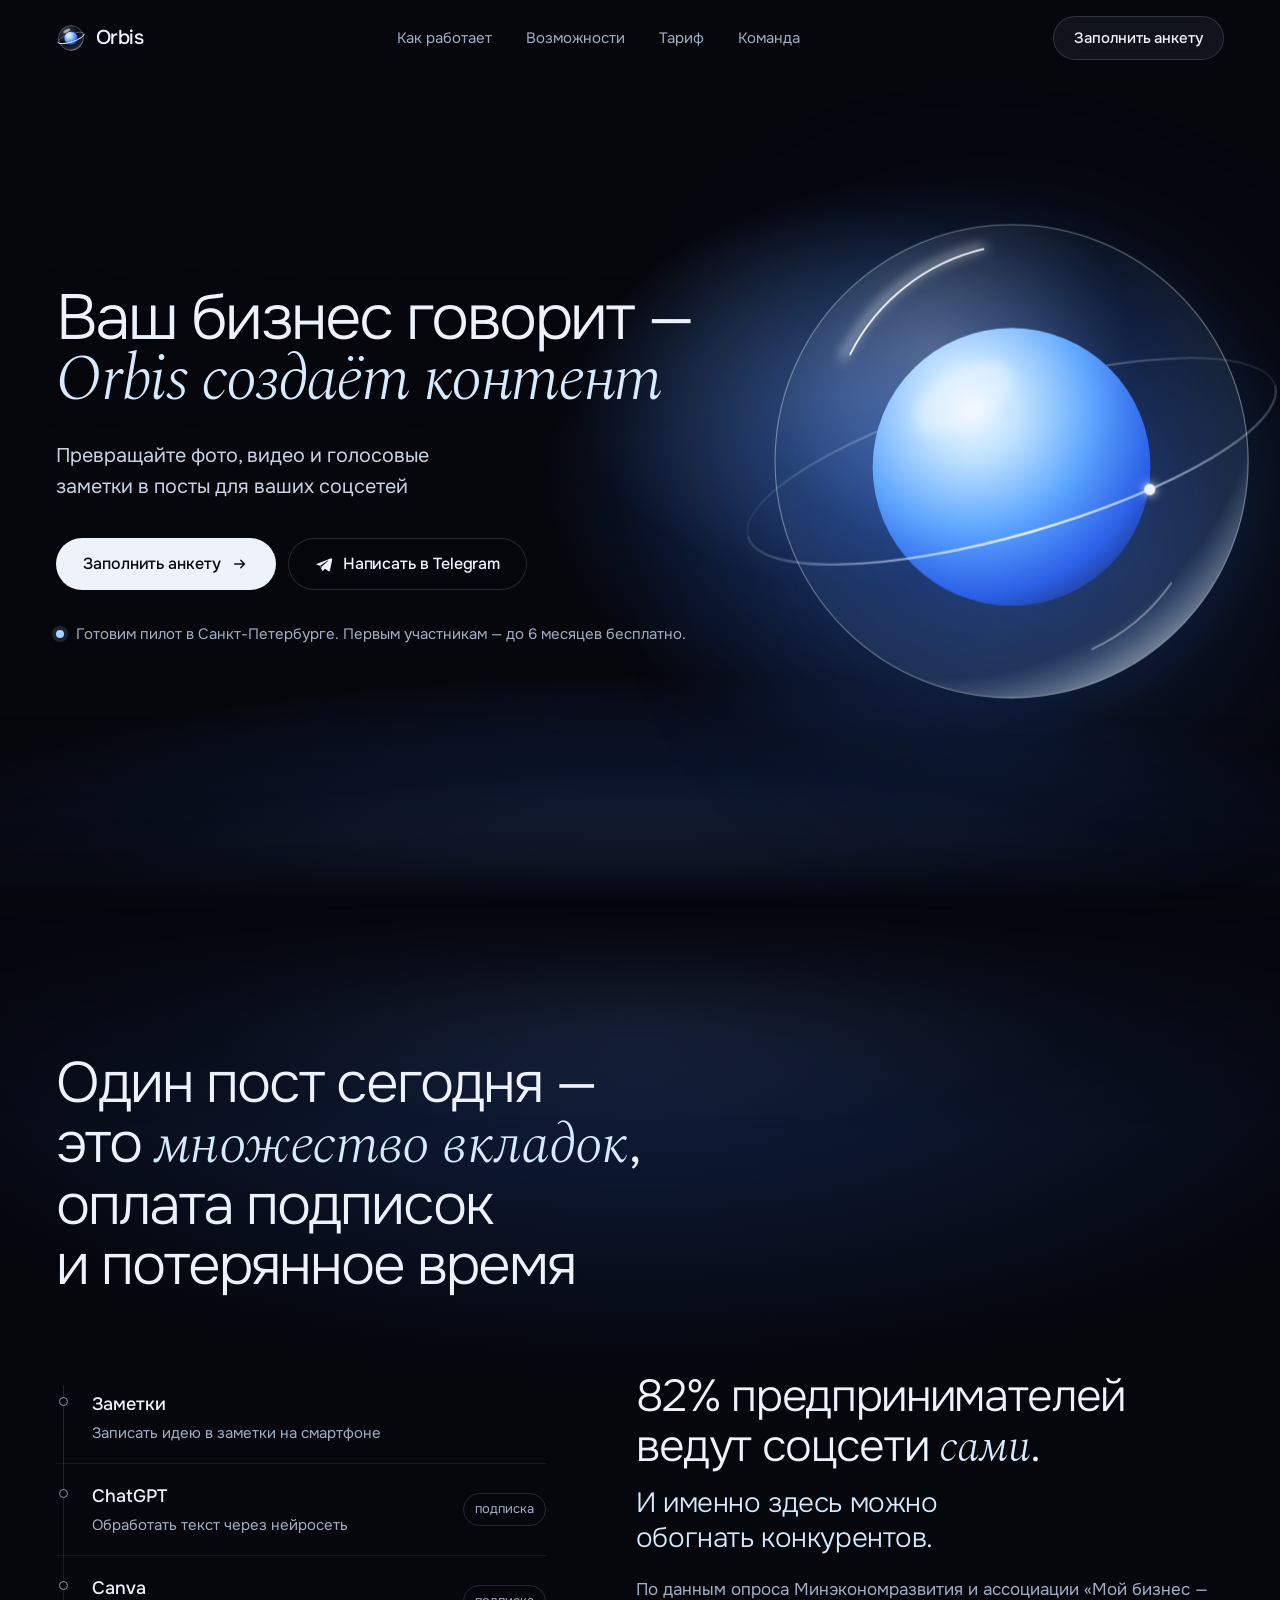
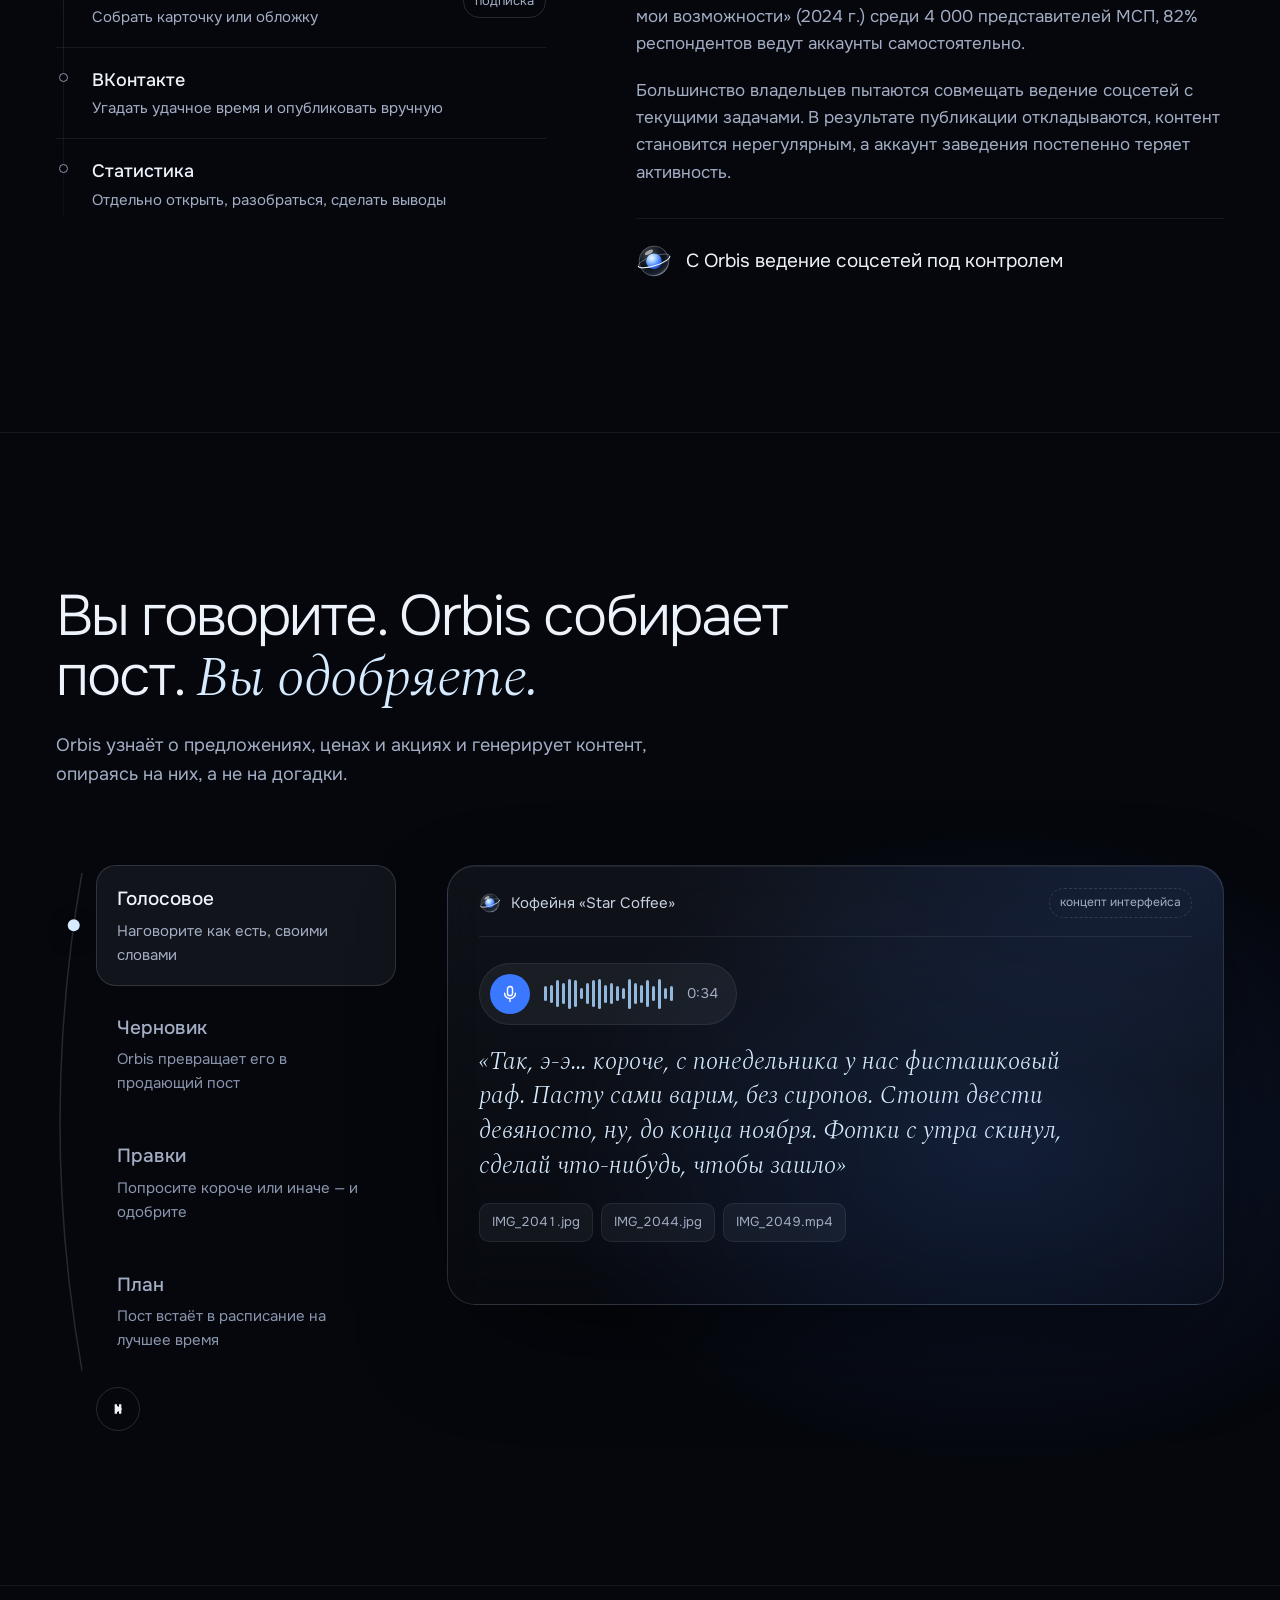
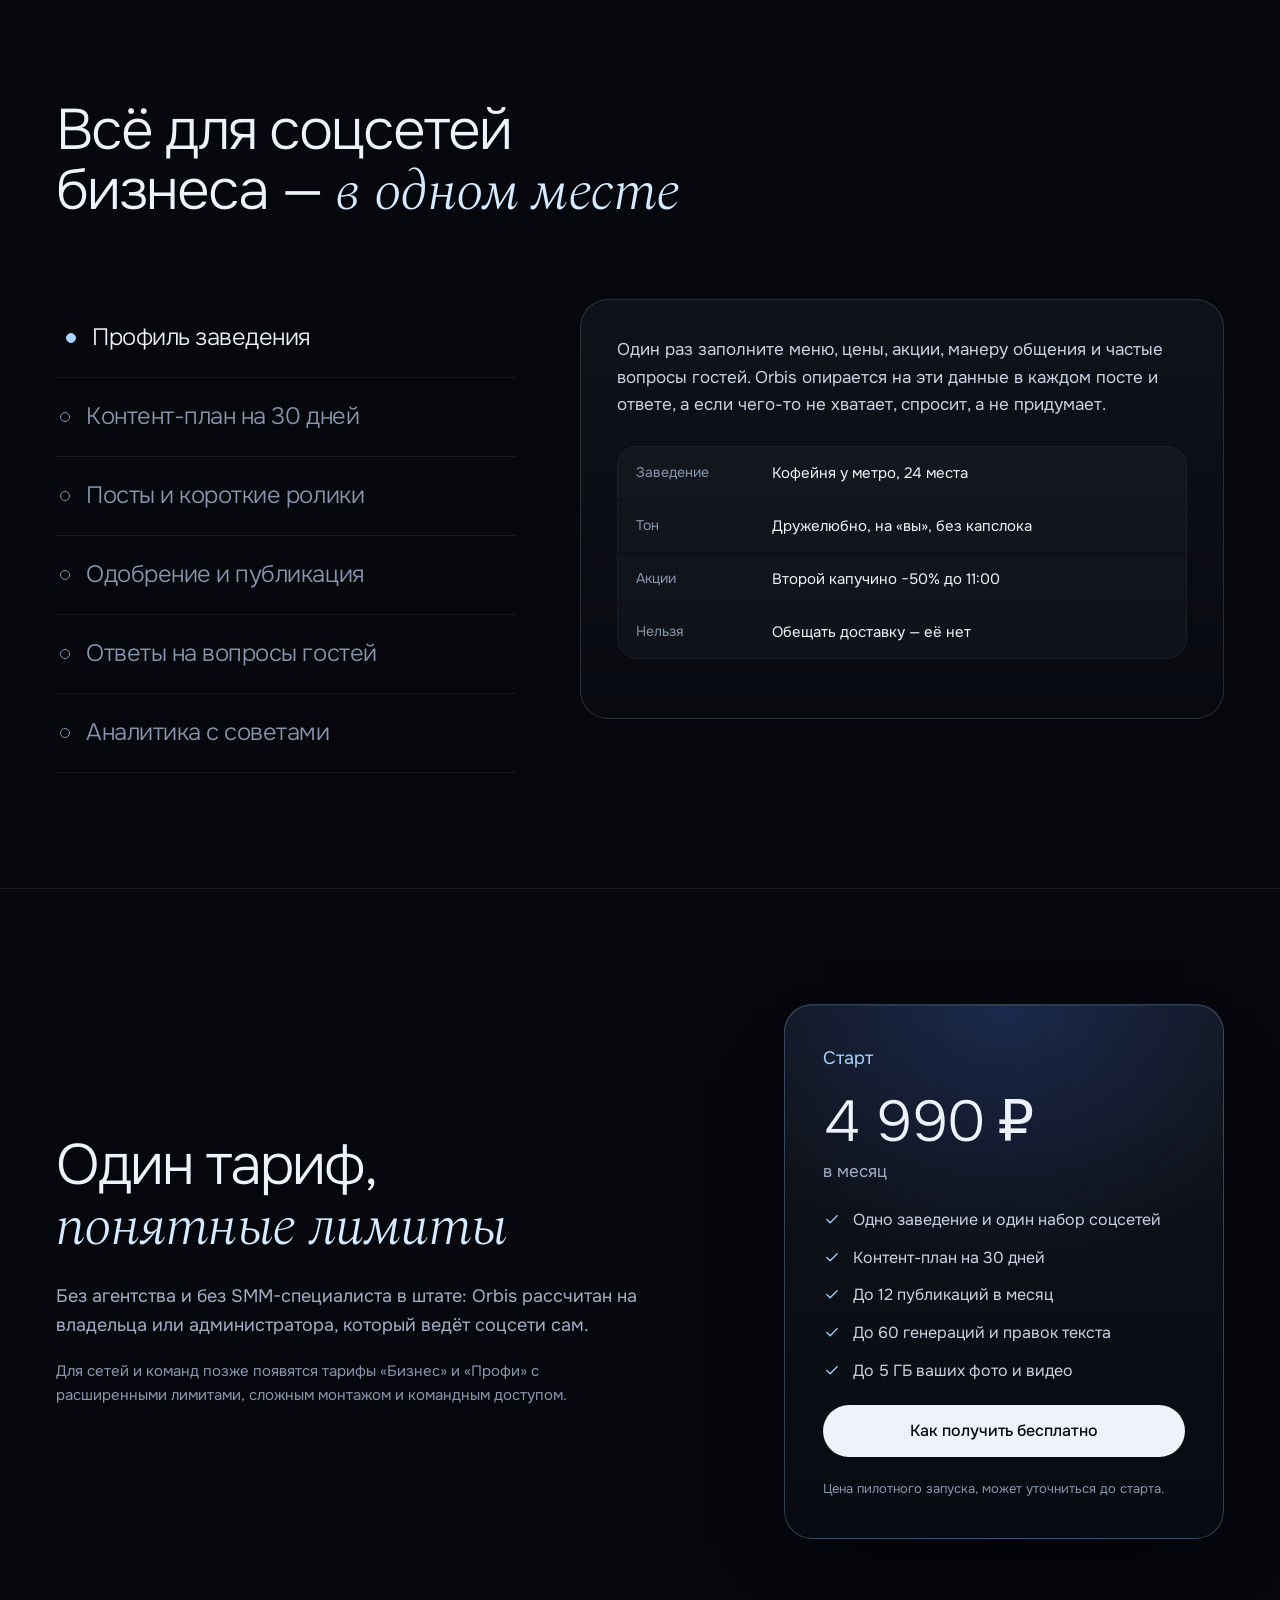
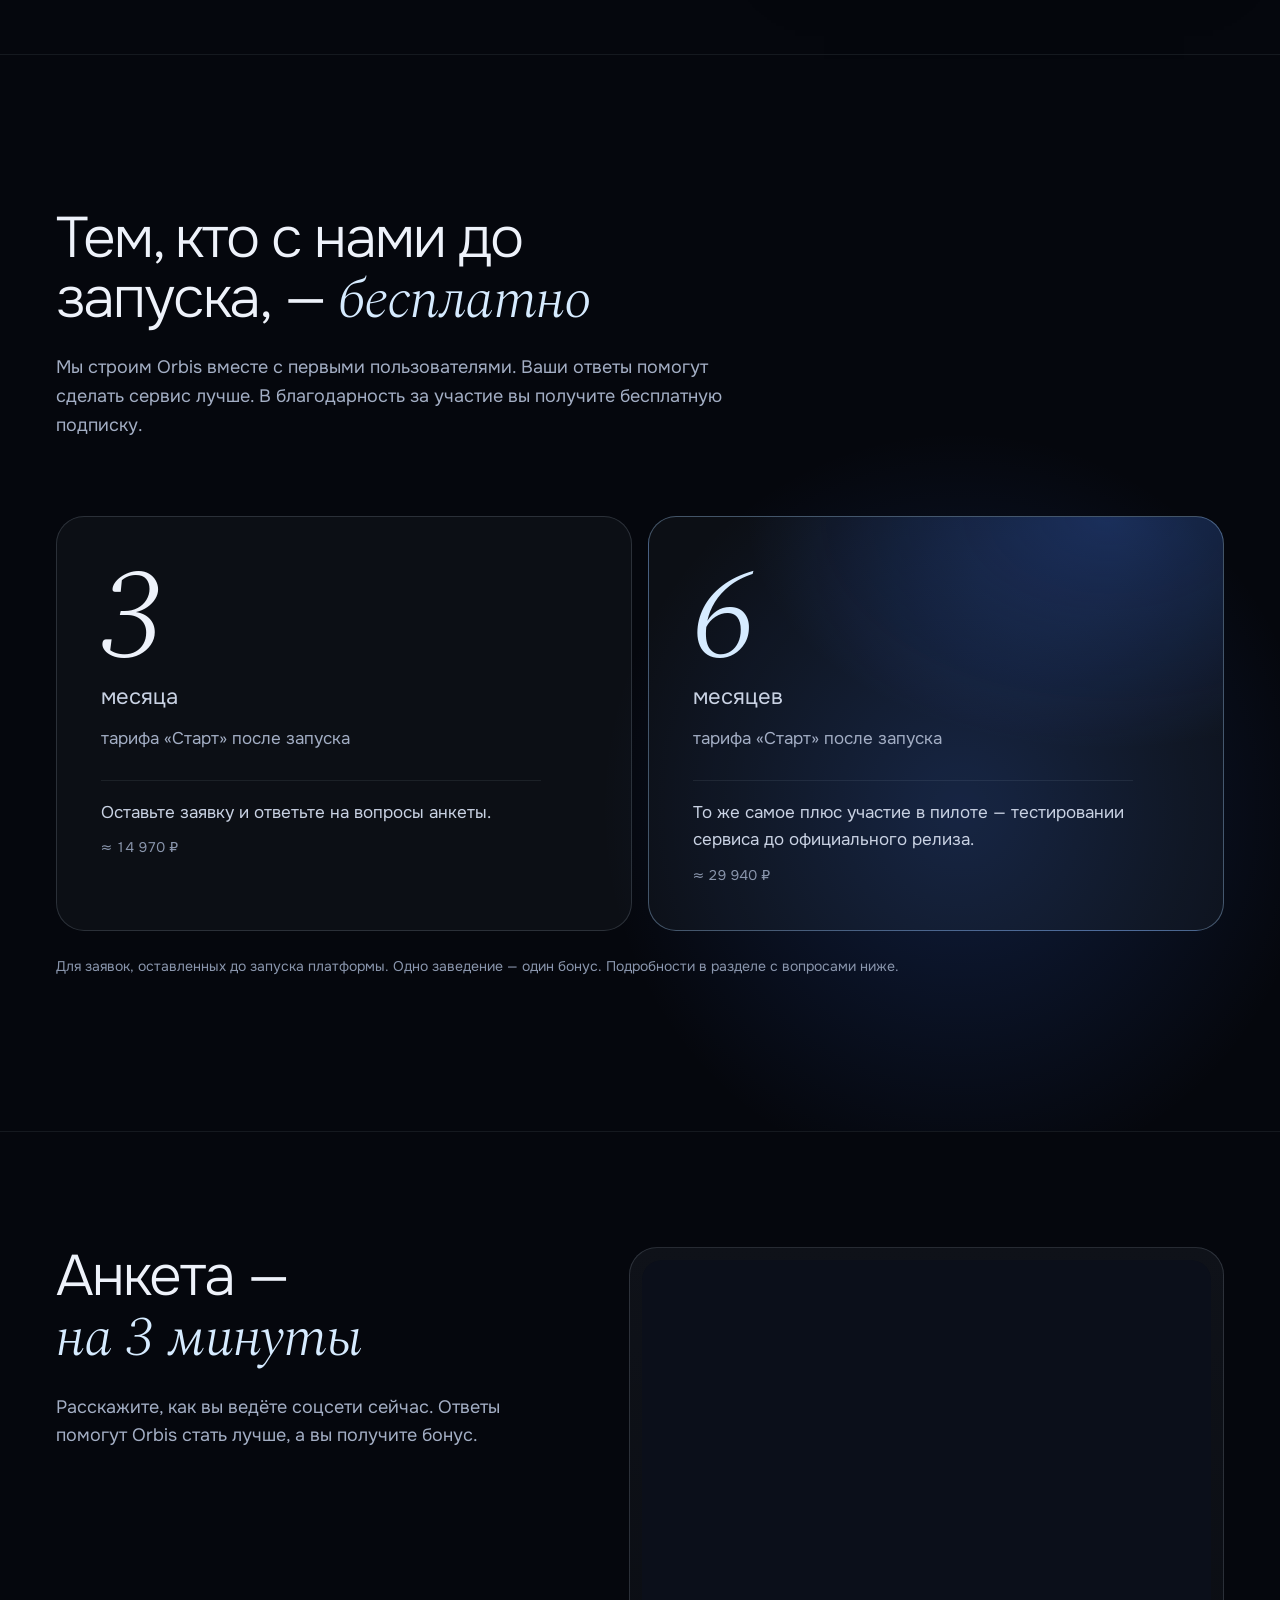
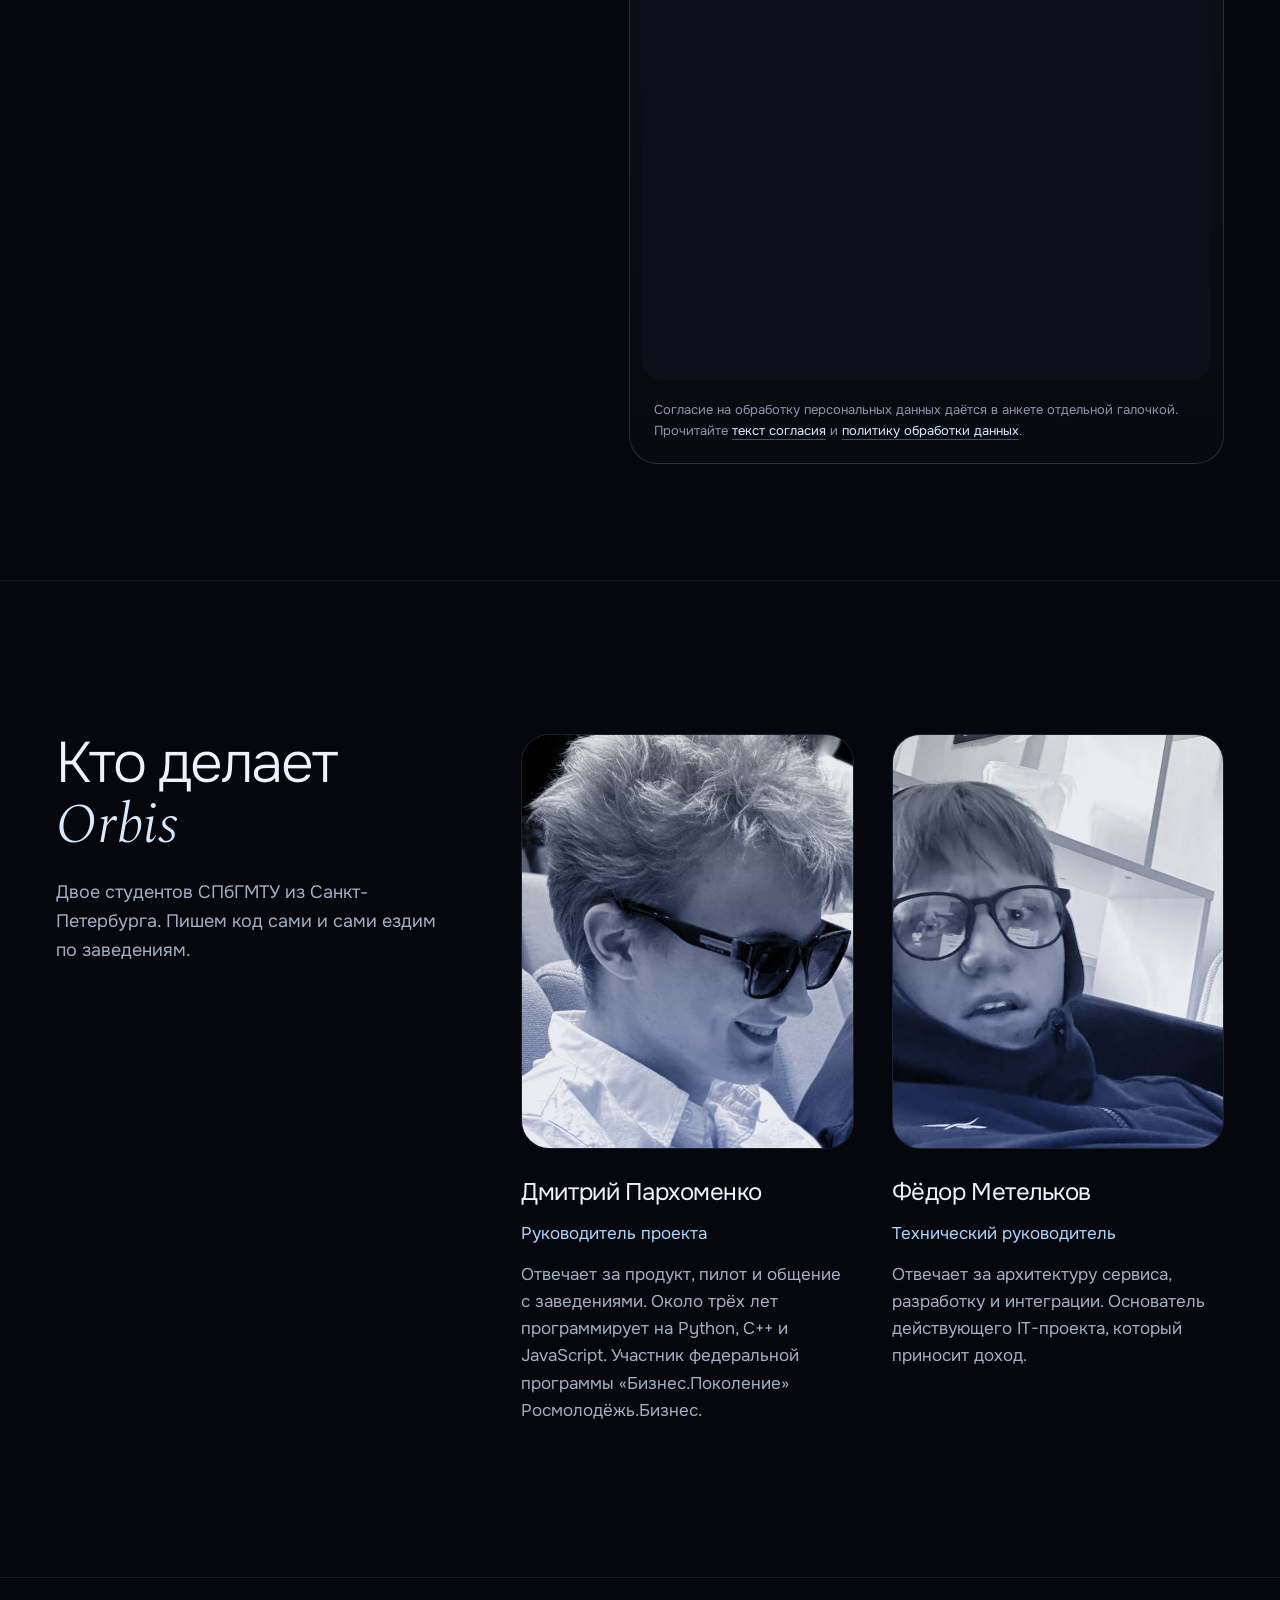
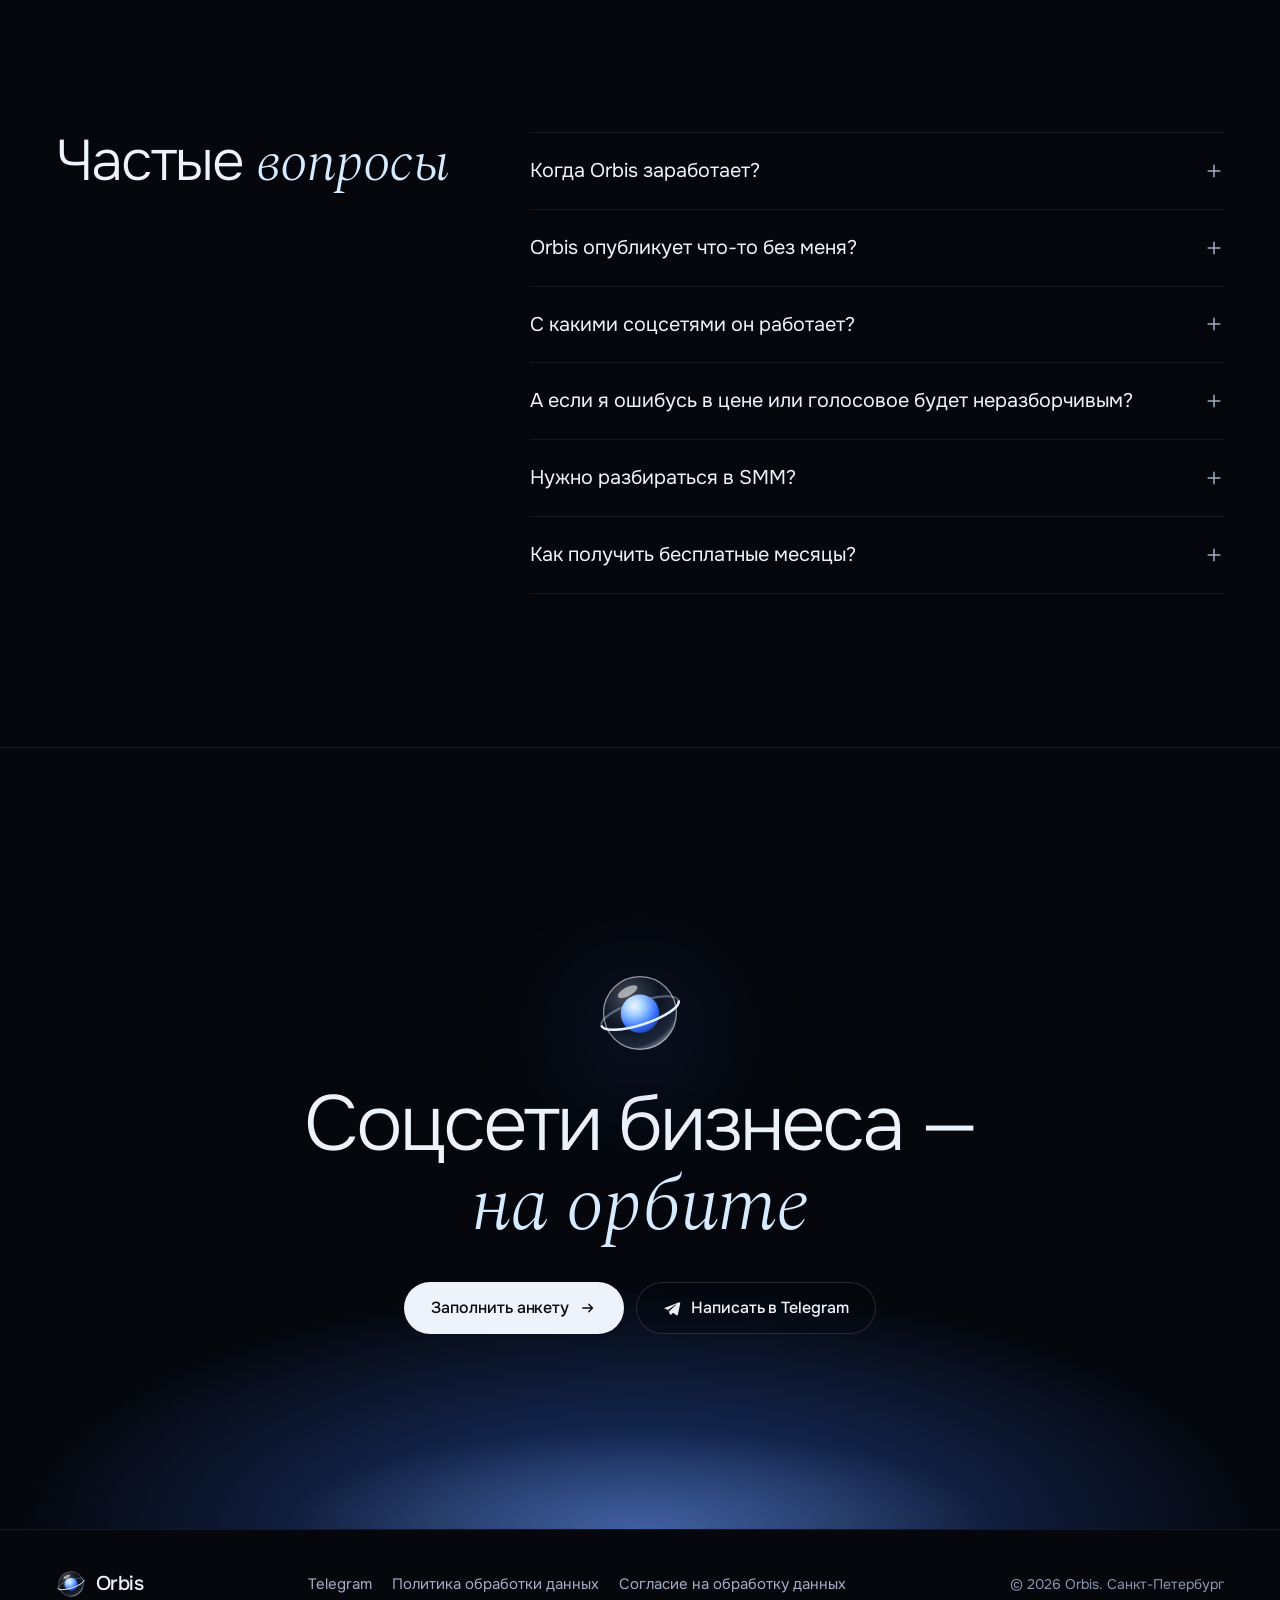
==== commit 3b7adf66: "Мобильная версия: шапка не закреплена и уходит при прокрутке Co-Authored-By: Claude Opus 5.5 <norepl" ====
--- a/index.html
+++ b/index.html
@@ -15,7 +15,7 @@
   <link rel="icon" href="assets/img/logo.svg" type="image/svg+xml">
   <link rel="preload" href="assets/fonts/onest-normal-300-700-cyrillic.woff2" as="font" type="font/woff2" crossorigin>
   <link rel="stylesheet" href="assets/css/fonts.css">
-  <link rel="stylesheet" href="assets/css/styles.css?v=9">
+  <link rel="stylesheet" href="assets/css/styles.css?v=10">
   <script>document.documentElement.classList.add('js')</script>
 </head>
 <body>
@@ -441,6 +441,6 @@
     </div>
   </footer>
 
-  <script src="assets/js/main.js?v=3" defer></script>
+  <script src="assets/js/main.js?v=4" defer></script>
 </body>
 </html>
--- a/assets/css/styles.css
+++ b/assets/css/styles.css
@@ -521,6 +521,9 @@
   .mods__panels { position: static; }
 }
 @media (max-width: 900px) {
+  /* На телефонах и планшетах шапка не закреплена: уходит вверх вместе со страницей */
+  html { scroll-padding-top: 16px; }
+  .nav, .nav.is-scrolled { position: absolute; background: none; backdrop-filter: none; -webkit-backdrop-filter: none; border-bottom-color: transparent; }
   .nav__links { display: none; }
   .hero { --orb: min(48vw, 360px); min-height: 0; align-items: flex-start; padding: calc(88px + var(--orb) + 8px) 0 64px; }
   .hero__orb { width: var(--orb); left: 50%; right: auto; top: 88px; translate: -50% 0; }
